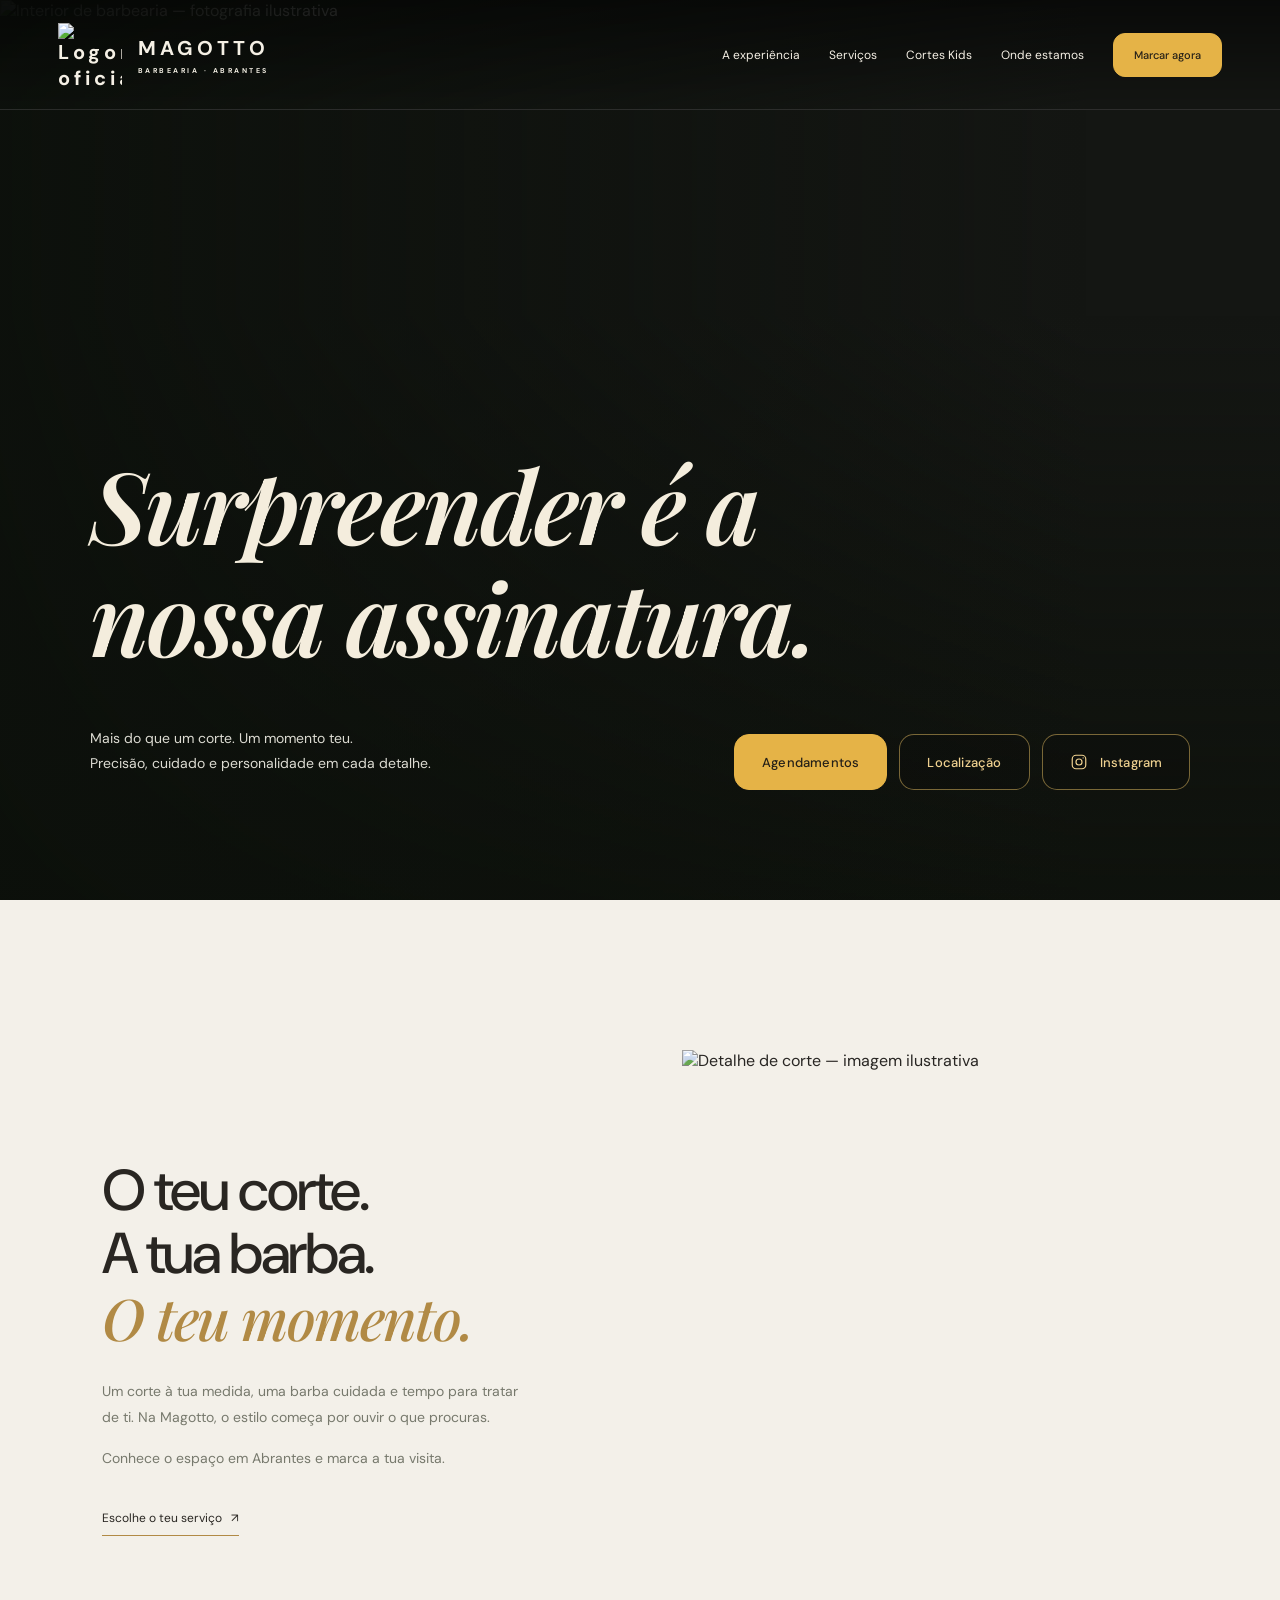
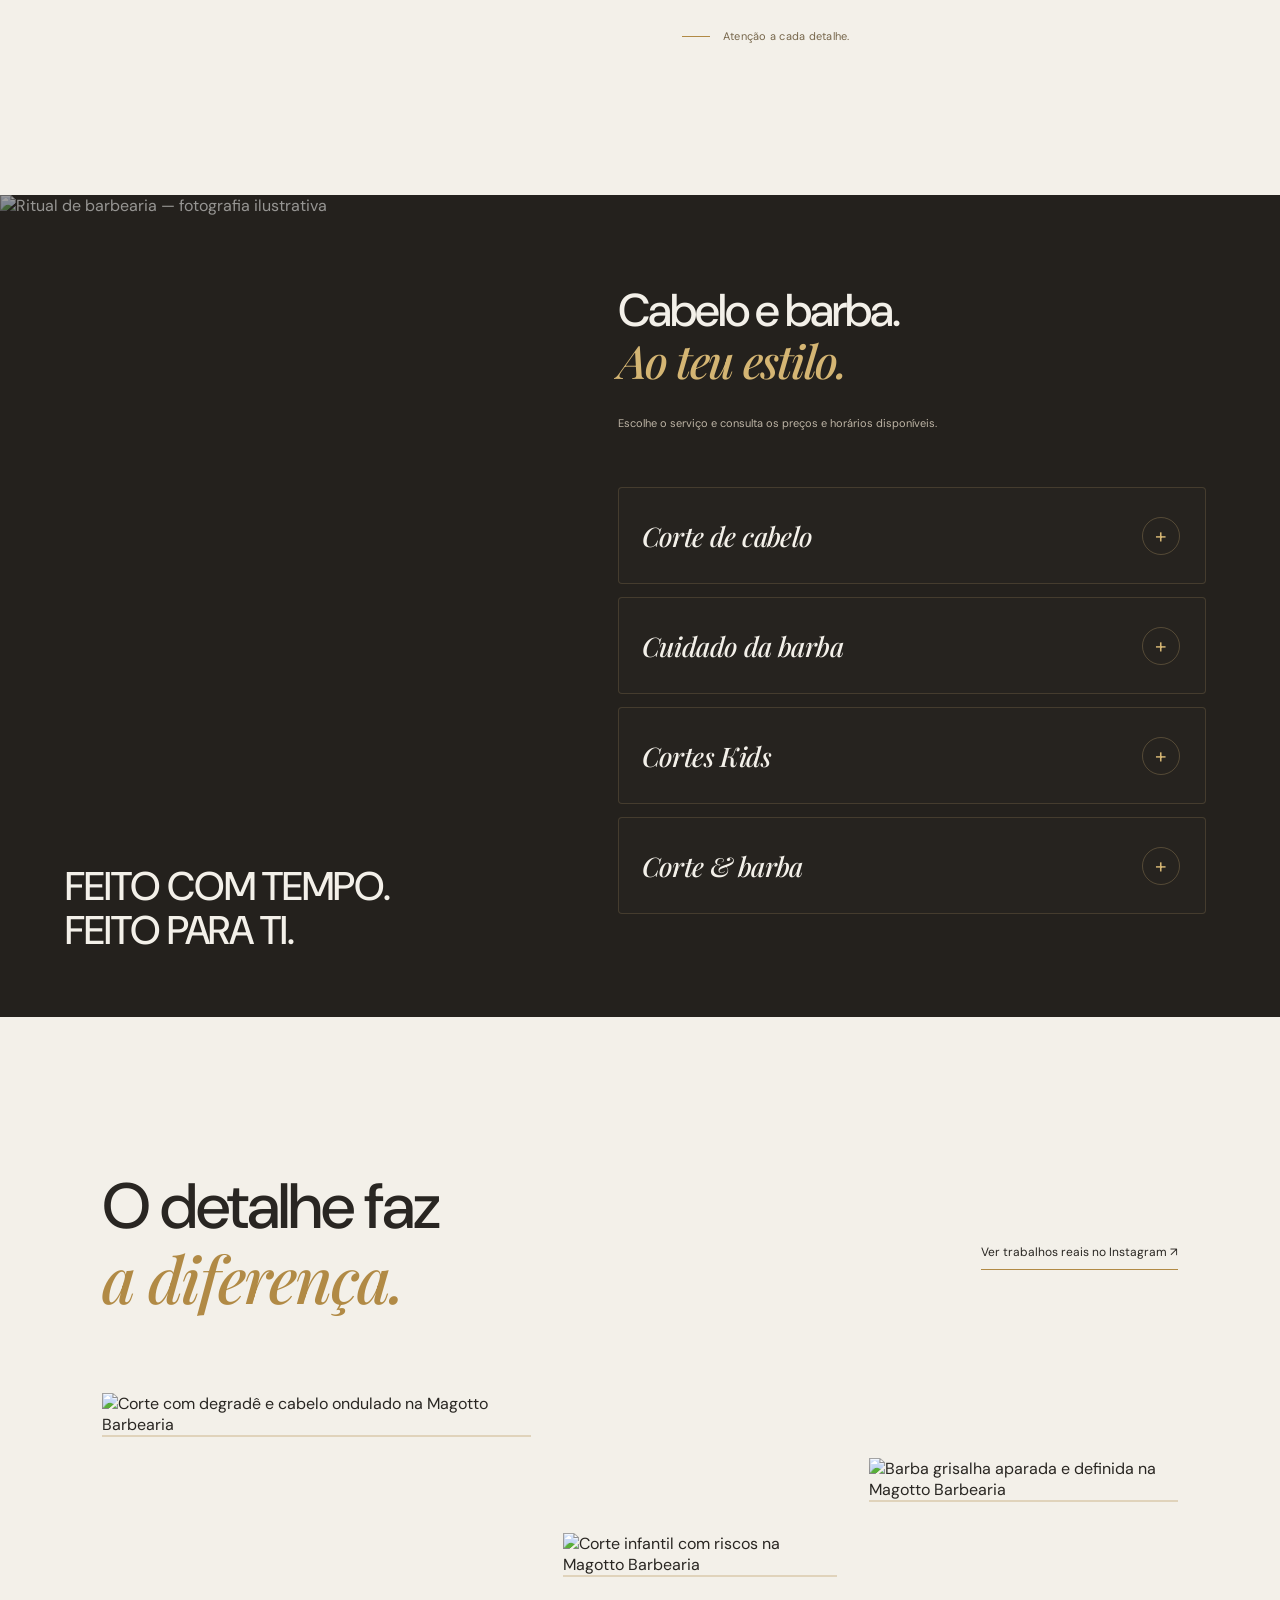
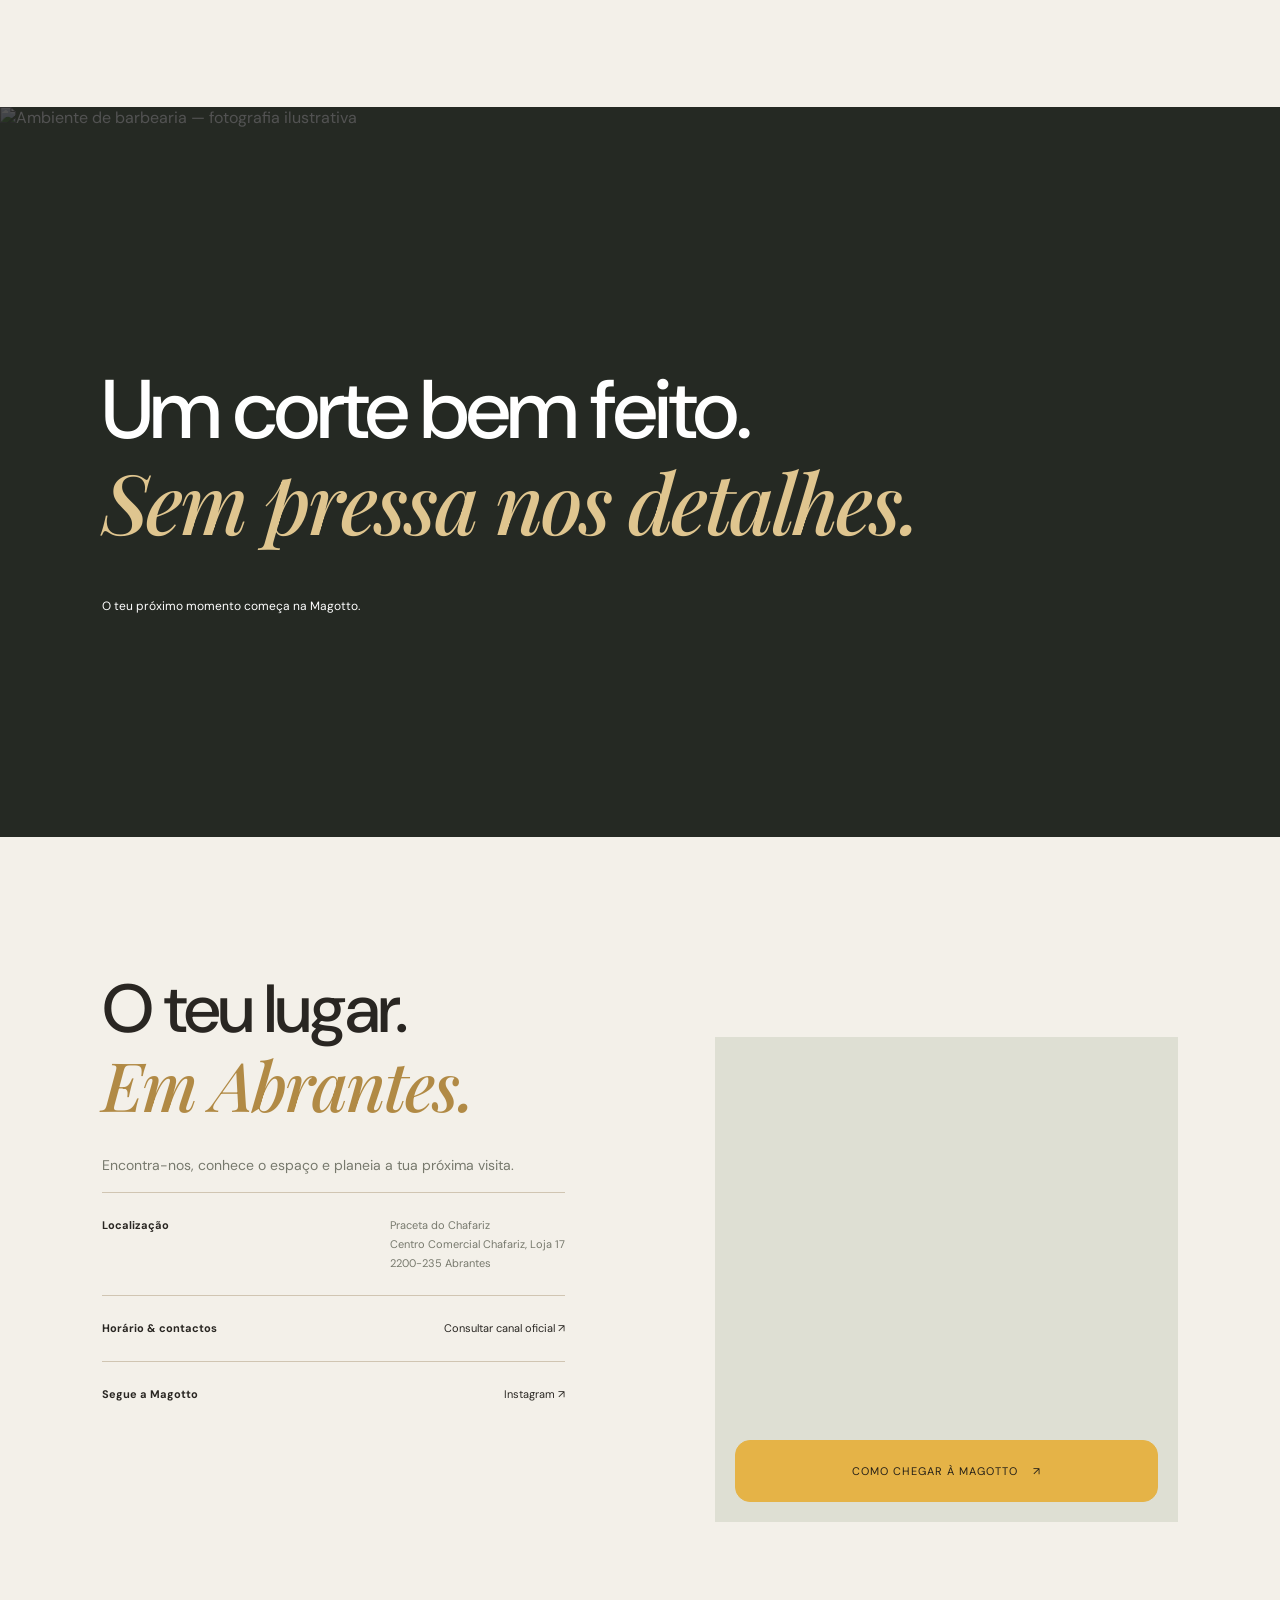
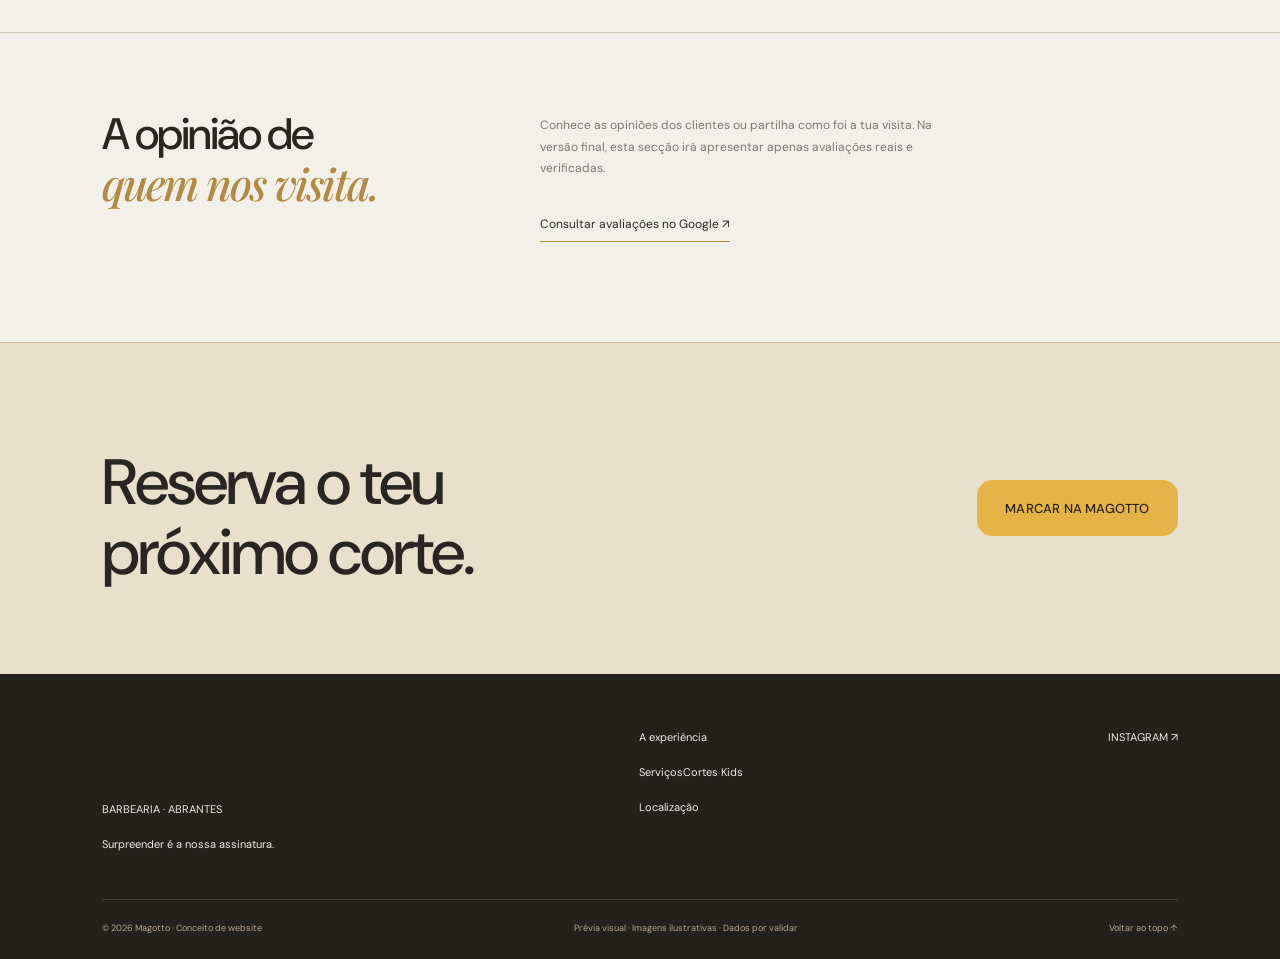
==== index.html @ 99b73d6e "Adiciona site Magotto Abrantes" ====
<!DOCTYPE html><html lang="pt-PT"><head><meta charset="UTF-8"><meta name="viewport" content="width=device-width,initial-scale=1"><title>MAGOTTO — A arte de cuidar do teu estilo</title><meta name="description" content="Uma nova experiência digital para a Magotto Barbearia, Abrantes."><style>
@import url('https://fonts.googleapis.com/css2?family=DM+Sans:wght@400;500;600;700&family=Playfair+Display:ital,wght@0,500;0,600;1,500&display=swap');
:root{--ink:#20211e;--paper:#eeede5;--olive:#b6bf91}*{box-sizing:border-box}html{scroll-behavior:smooth;scroll-padding-top:80px}body{margin:0;background:var(--paper);color:var(--ink);font-family:'DM Sans',sans-serif}a{color:inherit;text-decoration:none}button{font:inherit;cursor:pointer}header{position:absolute;top:0;z-index:10;display:flex;justify-content:space-between;align-items:center;width:100%;padding:28px 5%;color:white;border-bottom:1px solid #ffffff35}.logo{font-size:25px;letter-spacing:5px;font-weight:700}.logo small{display:block;font-size:8px;letter-spacing:3px;margin-top:5px}nav{display:flex;align-items:center;gap:32px;font-size:12px}.btn{display:inline-flex;align-items:center;justify-content:space-between;gap:35px;padding:18px 24px;background:var(--olive);color:var(--ink);font-size:12px;font-weight:700;border:0}.btn.outline{background:transparent;border:1px solid currentColor}.hero{min-height:850px;height:100svh;position:relative;display:flex;align-items:flex-end;color:white;overflow:hidden;background:#292a25}.hero img{position:absolute;inset:0;width:100%;height:115%;object-fit:cover;object-position:center 45%;filter:brightness(.47);will-change:transform}.hero:after{content:'';position:absolute;inset:0;background:linear-gradient(0deg,#171b16d9,transparent 80%)}.hero-content{position:relative;z-index:1;padding:160px 7% 95px;width:100%}.eyebrow{font-size:10px;font-weight:600;letter-spacing:3px;text-transform:uppercase}h1{font-size:clamp(60px,7.9vw,126px);line-height:1.02;letter-spacing:-5px;font-weight:500;margin:30px 0}h1 em,h2 em{font-family:'Playfair Display',serif;font-weight:500;color:var(--olive)}.hero-bottom{display:flex;justify-content:space-between;align-items:end}.hero-bottom p{font-size:14px;line-height:1.8;max-width:350px;color:#ddd}.scroll{position:absolute;bottom:27px;left:7%;z-index:2;font-size:9px;letter-spacing:2px}.vertical{position:absolute;right:30px;top:50%;writing-mode:vertical-rl;z-index:2;font-size:9px;letter-spacing:3px}.ticker{overflow:hidden;background:var(--olive);padding:26px 0;white-space:nowrap;font-size:16px;letter-spacing:3px}.ticker div{width:max-content;animation:marquee 35s linear infinite}@keyframes marquee{to{transform:translateX(-50%)}}section{padding:110px 7%}.intro{display:grid;grid-template-columns:1fr 1.15fr;gap:9%;align-items:center}.label{font-size:10px;letter-spacing:2px;color:#747669}h2{font-size:clamp(40px,4.8vw,76px);line-height:1.1;letter-spacing:-2px;font-weight:500;margin:25px 0}h2 em{color:#777f5b}p.copy{font-size:14px;line-height:1.9;color:#77796d;max-width:420px}.intro-image{position:relative}.intro-image img{width:100%;height:580px;object-fit:cover}.stamp{position:absolute;bottom:-24px;left:-35px;background:var(--ink);color:var(--paper);padding:28px;font-size:12px;line-height:1.7}.text-link{display:inline-block;margin-top:24px;padding-bottom:9px;border-bottom:1px solid;font-size:12px}.services{background:#22251f;color:var(--paper)}.section-top{display:flex;justify-content:space-between;align-items:end;margin-bottom:50px}.section-top p{max-width:260px;line-height:1.7;font-size:13px;color:#a5a99a}.service{border-top:1px solid #ffffff26}.service:last-child{border-bottom:1px solid #ffffff26}.service button{width:100%;display:grid;grid-template-columns:60px 1fr 150px 40px;align-items:center;text-align:left;padding:28px 0;background:none;color:inherit;border:0}.service button strong{font-size:clamp(26px,3vw,45px);font-weight:400;letter-spacing:-1px}.service button span{font-size:11px;color:#a5a99a}.service button b{font-size:28px;font-weight:400}.service-detail{display:none;padding:0 0 30px 60px;max-width:600px;color:#b8bcaf;font-size:14px;line-height:1.8}.service.open .service-detail{display:block}.service.open button strong{color:var(--olive)}.work{padding-bottom:80px}.gallery{display:grid;grid-template-columns:1fr 1fr 1fr;gap:22px}.gallery figure{margin:0}.gallery img{width:100%;height:410px;object-fit:cover;transition:transform .6s}.gallery figure:nth-child(2){margin-top:65px}.gallery figure div{overflow:hidden}.gallery img:hover{transform:scale(1.04)}figcaption{display:flex;justify-content:space-between;font-size:10px;letter-spacing:1px;margin-top:17px}.note{font-size:10px;line-height:1.7;color:#838579;margin-top:30px}.manifesto{padding:150px 7%;background:#cfd2bc;text-align:center}.manifesto h2{font-size:clamp(44px,6.3vw,98px);max-width:1100px;margin:35px auto}.manifesto p{font-size:13px}.visit{display:grid;grid-template-columns:1fr 1fr;gap:10%;padding-bottom:90px}.info-line{border-top:1px solid #caccc0;padding:24px 0;display:flex;justify-content:space-between;font-size:12px;line-height:1.7}.info-line span{color:#77796d}.map{background:#dedfd3;position:relative;min-height:450px;overflow:hidden}.map iframe{border:0;width:100%;height:100%;min-height:450px;filter:grayscale(1)}.map-tag{position:absolute;bottom:20px;left:20px;right:20px;background:var(--paper);padding:20px;display:flex;justify-content:space-between;font-size:11px}.reviews{border-top:1px solid #caccc0;padding-top:60px;display:flex;gap:12%;align-items:center}.reviews h2{font-size:40px}.reviews p{font-size:13px;line-height:1.8;max-width:400px;color:#77796d}.cta{background:var(--olive);padding:80px 7%;display:flex;justify-content:space-between;align-items:center}.cta h2{margin:0;font-size:60px}.cta .btn{background:var(--ink);color:white}footer{background:#20231e;color:#eceee1;padding:65px 7% 25px}.footer-top{display:flex;justify-content:space-between;font-size:12px}.footer-logo{font-size:clamp(60px,15.2vw,240px);letter-spacing:-8px;font-weight:600;line-height:1.2;margin:45px 0 20px;border-bottom:1px solid #ffffff25}.footer-bottom{display:flex;justify-content:space-between;color:#a0a691;font-size:10px}.reveal{transition:opacity .8s,transform .8s}.js .reveal{opacity:0;transform:translateY(35px)}.js .reveal.visible{opacity:1;transform:none}.mobile-menu{display:none}.preview{position:fixed;bottom:14px;right:14px;background:#fffdf2eF;border:1px solid #ddd;padding:9px 12px;font-size:9px;z-index:30;color:#484b3e;border-radius:3px}
@media(max-width:700px){header{padding:22px 6%}nav a:not(.btn){display:none}nav .btn{padding:12px;font-size:10px;gap:8px}.logo{font-size:19px}.hero{min-height:740px;max-height:1000px}h1{letter-spacing:-2px;font-size:64px}.hero-content{padding:160px 7% 90px}.hero-bottom{display:block}.hero-bottom .btn{margin-top:15px}.vertical{display:none}section{padding:75px 7%}.intro,.visit{grid-template-columns:1fr;gap:45px}.intro-image img{height:430px}.stamp{left:-10px}.section-top{display:block}.service button{grid-template-columns:30px 1fr 25px;padding:26px 0}.service button span:nth-child(3){display:none}.service-detail{padding-left:30px}.gallery{gap:12px;grid-template-columns:1fr 1fr}.gallery figure:last-child{grid-column:1/-1;max-width:75%;margin:25px auto 0}.gallery img{height:280px}.gallery figure:nth-child(2){margin-top:35px}.manifesto{padding:95px 7%}.reviews,.cta{display:block}.cta h2{font-size:43px;margin-bottom:30px}.footer-logo{letter-spacing:-4px}.footer-top{gap:30px}.footer-bottom{gap:25px;line-height:1.7}.preview{font-size:8px}.map{min-height:380px}}@media(prefers-reduced-motion:reduce){html{scroll-behavior:auto}.ticker div{animation:none}.js .reveal{opacity:1;transform:none;transition:none}}

/* Bespoke editorial direction */
:root{--paper:#f2efe8;--ink:#252923;--olive:#c2c8a9}body{background:var(--paper)}header{color:var(--ink);border-bottom:1px solid #25292320;padding:25px 4.5%;height:98px}.logo{font-size:22px;letter-spacing:4px}nav{gap:29px}nav .btn{padding:13px 18px}nav a:not(.btn){position:relative}nav a:not(.btn):after{content:'';position:absolute;bottom:-7px;left:0;height:1px;width:0;background:currentColor;transition:width .3s}nav a:hover:after{width:100%}.hero{background:var(--paper);color:var(--ink);min-height:860px;height:100svh;align-items:center;padding-top:98px}.hero>img{display:none}.hero:after{display:none}.hero-content{padding:65px 4.5% 120px;width:62%;z-index:2}.hero .eyebrow{font-size:9px;letter-spacing:2px}.hero h1{font-size:clamp(70px,8.1vw,132px);line-height:.96;letter-spacing:-6px;margin:35px 0 40px}.hero h1 em{color:#626f52;font-size:.94em}.hero-bottom{display:block}.hero-bottom p{color:#686e61;font-size:13px}.hero-bottom .btn{margin-top:16px;background:#2e382a;color:#fff;padding:20px 24px}.hero-art{position:absolute;right:4.5%;top:135px;bottom:90px;width:43%;background:#c7caba;overflow:hidden}.hero-art img{inset:0;width:100%;height:100%;object-fit:cover;filter:brightness(.83);transform:none;position:absolute}.art-caption,.art-bottom{position:absolute;z-index:2;color:white;font-size:8px;letter-spacing:2px}.art-caption{top:25px;left:25px}.art-bottom{bottom:24px;left:25px}.hero-art:after{content:'';position:absolute;inset:0;background:linear-gradient(0deg,#151e1955,transparent 50%)}.hero .scroll{color:#666d5d;bottom:35px;left:4.5%}.vertical{color:#666d5d;right:16px;font-size:8px}.ticker{background:transparent;border-top:1px solid #b7bdaf;border-bottom:1px solid #b7bdaf;padding:20px 0;font-size:11px;letter-spacing:3px;color:#5c6554}section{padding:130px 8%}.intro{grid-template-columns:1fr 1.1fr;gap:12%;padding-top:150px;padding-bottom:150px}.intro h2{font-size:clamp(45px,4.5vw,72px)}.intro-image{padding-bottom:75px}.intro-image img{height:560px;clip-path:inset(0 0 0 0)}.stamp{left:-65px;bottom:0;background:#e0e3d5;color:#343e2d;padding:32px 40px;border-left:1px solid #8c947a}.label{font-size:9px;letter-spacing:2.4px}.services{padding:0;background:#273025}.services-layout{display:grid;grid-template-columns:.85fr 1.15fr}.service-visual{position:relative;min-height:800px;overflow:hidden}.service-visual img{width:100%;height:100%;object-fit:cover;position:absolute;filter:brightness(.62) saturate(.6)}.service-visual span{position:absolute;bottom:65px;left:12%;font-size:40px;line-height:1.1;font-weight:500;letter-spacing:-1px}.services-content{padding:90px 10%}.services .section-top{display:block;margin-bottom:55px}.services h2{font-size:46px;line-height:1.1}.services h2 em{color:#c2c8a9}.services .label{color:#a9b19d}.services .section-top p{font-size:11px;max-width:340px}.service button{grid-template-columns:35px 1fr 25px;padding:30px 0}.service button strong{font-size:30px}.service button span:nth-child(3){display:none}.service-detail{padding-left:35px;font-size:12px}.work{padding-top:130px;padding-bottom:130px}.work .section-top{align-items:center}.work h2{font-size:64px}.gallery{grid-template-columns:1.25fr .8fr .9fr;gap:32px;align-items:start}.gallery figure:nth-child(2){margin-top:140px}.gallery figure:nth-child(3){margin-top:65px}.gallery img{height:440px;filter:saturate(.65)}.gallery figure:first-child img{height:570px}.gallery figure:nth-child(2) img{height:350px}figcaption{font-size:8px;letter-spacing:1.5px;border-bottom:1px solid #bec3b4;padding-bottom:15px}.note{font-size:9px;max-width:450px;margin-top:50px}.manifesto{position:relative;padding:0;min-height:730px;display:flex;align-items:center;color:#fff;text-align:left;overflow:hidden;background:#252923}.manifesto-photo{position:absolute;inset:0}.manifesto-photo img{width:100%;height:100%;object-fit:cover;filter:brightness(.32) saturate(.45)}.manifesto-content{position:relative;padding:100px 8%;max-width:1100px}.manifesto h2{font-size:clamp(55px,6.5vw,98px);margin:45px 0;letter-spacing:-3px}.manifesto h2 em{color:#ccd3b7}.manifesto .label{color:#d0d4c8}.manifesto p{font-size:12px}.visit{padding-top:135px;padding-bottom:110px;gap:14%}.visit h2{font-size:68px}.info-line{font-size:11px;padding:23px 0}.map{margin-top:65px;min-height:480px}.map iframe{min-height:480px}.map-tag{padding:23px;font-size:9px;letter-spacing:1px}.reviews{padding-top:70px;padding-bottom:100px;gap:15%}.reviews h2{font-size:44px}.reviews .label{font-size:9px}.reviews p{font-size:12px}.cta{padding:85px 8%;background:#dde1cf;border-top:1px solid #b3bba3}.cta h2{font-family:'Playfair Display',serif;font-size:64px;letter-spacing:-2px;margin-top:20px}.cta .eyebrow{font-size:8px}.cta .btn{background:#2e382a;padding:23px 30px}footer{padding:55px 8% 25px;background:#252c23}.footer-top{font-size:11px;line-height:1.6;padding-bottom:45px;border-bottom:1px solid #ffffff25}.footer-bottom{padding-top:22px;font-size:9px}.preview{bottom:10px;right:10px;font-size:7px;background:#f2efe8dd}.btn{transition:background .3s,transform .3s}.btn:hover{transform:translateY(-3px)}a:focus-visible,button:focus-visible{outline:2px solid #7b9365;outline-offset:6px}
@media(min-width:1600px){.hero-content{padding-left:8%}.hero-art{right:8%}.hero .scroll{left:8%}}
@media(max-width:1000px) and (min-width:701px){.hero h1{font-size:90px}.hero-content{width:65%}.services-content{padding:70px 8%}.services h2{font-size:37px}.service button strong{font-size:25px}.gallery{gap:20px}.gallery img{height:350px}.gallery figure:first-child img{height:450px}}
@media(max-width:700px){header{height:80px;padding:20px 6%}.hero{min-height:940px;height:auto;display:block;padding:80px 0 0}.hero-content{padding:42px 7% 45px;width:100%;position:relative}.hero h1{font-size:72px;letter-spacing:-3px;line-height:.98;margin:27px 0}.hero h1 br:nth-of-type(2){display:none}.hero-art{top:auto;bottom:55px;right:7%;left:7%;width:auto;height:370px}.hero-bottom p{font-size:12px}.hero-bottom .btn{padding:17px 22px;margin-top:5px}.hero .scroll{bottom:20px;left:7%;font-size:8px}.vertical{display:none}.art-caption,.art-bottom{font-size:7px}section{padding:80px 7%}.intro{grid-template-columns:1fr;gap:35px;padding:80px 7%}.intro h2{font-size:49px}.intro-image{padding-bottom:50px}.intro-image img{height:430px}.stamp{left:-8px;padding:24px 30px;bottom:0}.services-layout{display:flex;flex-direction:column}.service-visual{min-height:300px;order:2}.service-visual span{font-size:32px;bottom:30px;left:7%}.services-content{padding:75px 7% 55px}.services h2{font-size:43px}.service button strong{font-size:27px}.work{padding:80px 7%}.work h2{font-size:49px}.gallery{grid-template-columns:1fr 1fr;gap:17px}.gallery figure:first-child img{height:330px}.gallery figure:nth-child(2){margin-top:70px}.gallery figure:nth-child(2) img{height:270px}.gallery figure:nth-child(3){grid-column:1/-1;max-width:80%;margin:15px auto 0}.gallery figure:nth-child(3) img{height:380px}.note{margin-top:30px}.manifesto{min-height:570px}.manifesto-content{padding:80px 7%}.manifesto h2{font-size:51px;letter-spacing:-2px}.visit{padding:80px 7%;gap:20px}.visit h2{font-size:52px}.map{margin-top:15px;min-height:380px}.map iframe{min-height:380px}.reviews{padding:65px 7% 80px}.reviews h2{font-size:39px}.cta{padding:65px 7%}.cta h2{font-size:45px;margin-bottom:30px}footer{padding:45px 7% 25px}.footer-top{padding-bottom:30px;font-size:10px;gap:20px}.footer-bottom{font-size:8px;flex-wrap:wrap}.preview{display:none}}
@media(prefers-reduced-motion:reduce){.btn:hover{transform:none}.hero-art img{transform:none!important}}

/* Official brand and cinematic dark hero */
header{color:#f5f0e5;border-bottom:1px solid #ffffff25;height:110px;background:linear-gradient(#0008,transparent)}.brand{display:flex;gap:16px;align-items:center;font-size:20px;letter-spacing:4px}.brand img{width:64px;height:64px;object-fit:contain;flex-shrink:0}.brand small{font-size:7px;letter-spacing:2.5px}.hero{background:#141613;color:white;align-items:flex-end;padding-top:110px;min-height:850px}.hero>img{display:block;position:absolute;inset:0;width:100%;height:115%;object-fit:cover;object-position:center 45%;filter:brightness(.52);will-change:transform}.hero:after{display:block;content:'';position:absolute;inset:0;background:linear-gradient(90deg,#0c100be0,transparent 85%),linear-gradient(0deg,#0d110bc9,transparent 65%)}.hero-art{display:none}.hero-content{width:100%;padding:150px 7% 110px}.hero h1{font-size:clamp(68px,8.3vw,132px);line-height:1.03;max-width:1180px;letter-spacing:-5px;margin:30px 0 40px}.hero h1 em{color:#d0b779}.hero .eyebrow{color:#e0d3b0}.hero-bottom{display:flex;align-items:end;justify-content:space-between;max-width:1180px}.hero-bottom p{color:#dddcd3;font-size:14px}.hero-bottom .btn{background:#d0b779;color:#1e211a;padding:21px 27px}.hero .scroll,.vertical{color:#e4dfd1}.hero .scroll{left:7%;bottom:32px}.hero .btn:hover{background:#e1c78c}.footer-top>span:before{content:'';display:block;width:54px;height:54px;background:url('assets/magotto-logo-transparent.png') center/contain no-repeat;margin-bottom:18px}
@media(max-width:700px){header{height:92px;padding:14px 6%}.brand{gap:9px;font-size:15px;letter-spacing:2px}.brand img{width:52px;height:52px}.brand small{font-size:6px;letter-spacing:1px}nav .btn{padding:11px 10px;font-size:9px}.hero{display:flex;height:100svh;min-height:750px;max-height:1000px;padding-top:92px}.hero-content{padding:155px 7% 95px}.hero h1{font-size:65px;letter-spacing:-2.5px;line-height:1.04;margin:27px 0}.hero-bottom{display:block}.hero-bottom p{font-size:12px}.hero-bottom .btn{margin-top:20px;padding:18px 22px}.hero>img{object-position:62% center}.hero:after{background:linear-gradient(0deg,#0b100bea,transparent 100%),linear-gradient(90deg,#0a0e0b66,transparent)}.hero .scroll{bottom:28px;font-size:8px}}

/* Magotto brand palette and quieter content hierarchy */
:root{--olive:#c6a35f;--ink:#292622;--paper:#f3f0e9;--gold:#c6a35f}.hero h1 em,h2 em{color:#b18a45}.hero h1 em{color:#ddbf79}.hero-bottom .btn,.btn{background:#c9a762;color:#211d16}.hero-bottom .btn:hover,.btn:hover{background:#ddbd7c}.services{background:#24211d}.services h2 em{color:#d4b573}.services .service.open button strong{color:#ddbd7c}.stamp{background:#e6dcc9;border-color:#b69457;color:#453a27}.manifesto h2 em{color:#dfc58f}.cta{background:#e9dfcd;border-top-color:#cdb989}.cta .btn{background:#292622;color:#fff}.intro-image img,.gallery img{filter:saturate(.75)}.text-link{border-bottom-color:#b18a45}.map-tag{border-left:3px solid #b18a45}.info-line{border-color:#d0c5b2}.service button{grid-template-columns:1fr 25px}.service-detail{padding-left:0}.section-top{margin-top:0}.services .section-top p{color:#bdb4a5}.footer-top{border-bottom-color:#b6945740}footer{background:#24211d}.footer-bottom{color:#b7a78c}.hero-bottom .btn{margin-top:0}.services-content h2{margin-top:0}.intro h2,.visit h2,.reviews h2{margin-top:0}.reviews{border-top-color:#d0c5b2}.gallery img{border-bottom:2px solid #b6945750}nav .btn:hover{color:#211d16}.preview{display:none}.brand img{background:transparent}.cta h2{font-family:'DM Sans',sans-serif;font-weight:500}.hero .scroll{letter-spacing:1px}.intro .stamp{font-size:12px}a:focus-visible,button:focus-visible{outline-color:#c6a35f}
@media(max-width:700px){.hero-bottom .btn{margin-top:20px}.service button{grid-template-columns:1fr 25px}}

/* Refined action surfaces and service panels */
.btn,.hero-bottom .btn,.cta .btn{position:relative;isolation:isolate;gap:24px;min-height:62px;padding:8px 8px 8px 25px;border:1px solid #d8bc83;border-radius:4px;background:#c9a762;color:#231e15;box-shadow:inset 0 1px 0 #fff5,0 5px 15px #00000012;overflow:hidden;transition:border-color .25s,background .25s,box-shadow .25s,transform .25s}.button-label{font-size:10px;font-weight:700;letter-spacing:1.4px}.btn .button-arrow{display:grid;place-items:center;width:44px;height:44px;flex-shrink:0;border:1px solid #59452025;border-radius:2px;background:#ffffff19;font-size:20px;font-weight:400;transition:background .25s,transform .25s}.btn:after{content:'';position:absolute;inset:0;z-index:-1;background:linear-gradient(110deg,transparent 20%,#fff2 45%,transparent 65%);transform:translateX(-120%);transition:transform .65s}.btn:hover:after{transform:translateX(120%)}.btn:hover,.hero-bottom .btn:hover{background:#d5b575;border-color:#e4ca99;box-shadow:inset 0 1px 0 #fff5,0 8px 22px #00000020;transform:translateY(-2px)}.btn:hover .button-arrow{background:#ffffff36;transform:translate(1px,-1px)}nav .btn.outline{min-height:47px;padding:5px 5px 5px 17px;color:#f3e9d4;border:1px solid #cfb47a85;background:#17171440;box-shadow:inset 0 1px 0 #ffffff0d;backdrop-filter:blur(12px)}nav .btn .button-label{font-size:9px;letter-spacing:.5px}nav .btn .button-arrow{width:34px;height:34px;color:#d9bc7d;border-color:#cfb47a35;background:#cfb47a0c;font-size:17px}nav .btn:hover{background:#c9a762;color:#231e15}nav .btn:hover .button-arrow{color:#231e15}.cta .btn{background:#292622;color:#f4ead6;border-color:#736046;box-shadow:inset 0 1px 0 #ffffff10,0 7px 15px #29262215}.cta .btn .button-arrow{border-color:#c9a76255;color:#ddbd7c;background:#c9a76210}.cta .btn:hover{background:#383027}.service{margin-bottom:13px;border:1px solid #bca16b35;border-radius:4px;background:#ffffff03;transition:background .3s,border-color .3s,box-shadow .3s}.service:last-child{border:1px solid #bca16b35}.service button{padding:25px 23px;gap:20px;grid-template-columns:1fr 40px;min-height:95px}.service button strong{font-size:27px;letter-spacing:-.6px}.service button b{display:grid;place-items:center;width:38px;height:38px;border:1px solid #bca16b50;border-radius:50%;font-size:21px;color:#d4b573;transition:background .3s}.service:hover,.service.open{background:#c9a7620a;border-color:#bca16b80;box-shadow:inset 3px 0 0 #c9a762}.service:hover button b,.service.open button b{background:#c9a762;color:#24211d}.service-detail{padding:0 25px 27px}.stamp{padding:30px 37px;border:1px solid #c3a66e55;border-left:3px solid #b69457;box-shadow:0 12px 30px #30291b0d;border-radius:3px}.map-tag{border:1px solid #c3a66e55;border-left:3px solid #b18a45;border-radius:3px;box-shadow:0 5px 22px #0000000d;transition:background .25s}.map-tag:hover{background:#eee3cc}.text-link{transition:color .2s}.text-link:hover{color:#9b7436}.btn:active{transform:translateY(0);box-shadow:inset 0 2px 5px #0002}
@media(max-width:700px){.btn,.hero-bottom .btn,.cta .btn{min-height:58px;padding:7px 7px 7px 20px;gap:20px}.button-label{font-size:9px;letter-spacing:1px}.btn .button-arrow{width:41px;height:41px}nav .btn.outline{min-height:43px;padding:4px 4px 4px 11px;gap:8px}nav .btn .button-label{font-size:8px}nav .btn .button-arrow{width:31px;height:31px}.service button{padding:22px 20px;grid-template-columns:1fr 36px;min-height:88px}.service button strong{font-size:25px}.service button b{width:35px;height:35px}.service-detail{padding:0 20px 24px}.stamp{padding:23px 28px}}
@media(prefers-reduced-motion:reduce){.btn:after{display:none}.btn:hover,.btn:hover .button-arrow{transform:none}.btn,.service,.service button b{transition:none}}

/* Photo caption replaces the floating beige panel. */
.intro-image{padding-bottom:0}.intro-image>img{display:block}.photo-caption{position:static;display:flex;align-items:center;gap:13px;margin-top:18px;padding:0;background:none;border:0;box-shadow:none;color:#76664b;font-size:11px;line-height:1.5;letter-spacing:.25px}.caption-line{display:block;width:28px;height:1px;background:#b18a45;flex-shrink:0}
@media(max-width:700px){.intro-image{padding-bottom:0}.photo-caption{margin-top:14px;font-size:10px;gap:11px}.caption-line{width:23px}}

.hero h1.brand-slogan{font-family:'Playfair Display',Georgia,serif;font-style:italic;font-weight:600;font-size:clamp(65px,7.8vw,124px);line-height:1.12;letter-spacing:-3px;color:#f4eddd;max-width:1200px}
@media(max-width:700px){.hero h1.brand-slogan{font-size:clamp(43px,11vw,65px);letter-spacing:-1.5px;line-height:1.16}}

/* Rounded gold actions, matching the supplied Magotto reference. */
.btn,.hero-bottom .btn,.cta .btn,nav .btn.outline{border-radius:15px;min-height:56px;padding:17px 27px;background:#e5b347;color:#252018;border:1px solid #e5b347;box-shadow:none;gap:12px;justify-content:center;backdrop-filter:none}.btn .button-arrow{display:none}.button-label{font-size:13px;letter-spacing:.2px;font-weight:500;text-transform:none}.btn:after{display:none}.btn:hover,.hero-bottom .btn:hover,.cta .btn:hover,nav .btn.outline:hover{background:#edc268;border-color:#edc268;box-shadow:none;transform:translateY(-2px)}.hero-actions{display:flex;flex-wrap:wrap;gap:12px;align-items:center;justify-content:flex-end;max-width:620px}.hero-actions .btn{margin:0}.hero-actions .btn-secondary{background:#0d0d0c38;color:#efd190;border-color:#d9b45e88}.hero-actions .btn-secondary:hover{background:#e5b347;color:#252018;border-color:#e5b347}.instagram-action svg{flex-shrink:0}.location-action{background:#e5b347;border:1px solid #e5b347;border-radius:15px;color:#252018;box-shadow:none;justify-content:center;gap:15px;font-size:11px;text-transform:none}.location-action:hover{background:#edc268}.cta .btn{color:#252018}.hero-bottom{gap:35px}nav .btn .button-label{font-size:11px;letter-spacing:0}nav .btn.outline{min-height:44px;padding:12px 20px;border-radius:12px}
@media(max-width:1000px){.hero-bottom{display:block}.hero-actions{justify-content:flex-start;margin-top:25px;max-width:none}}
@media(max-width:700px){.hero-content{padding-bottom:85px}.hero-actions{display:grid;grid-template-columns:1fr 1fr;gap:10px;margin-top:25px}.hero-actions .btn{padding:15px 16px;min-height:52px;border-radius:13px}.hero-actions .btn:first-child{grid-column:1/-1}.hero-actions .button-label{font-size:12px}.hero-bottom .btn{margin-top:0}.hero h1.brand-slogan{font-size:clamp(41px,10.6vw,65px)}nav .btn.outline{padding:11px 14px;min-height:42px}.location-action{border-radius:12px}.cta .btn{padding:17px 25px}}

#cortes-kids{scroll-margin-top:110px}.service button span{display:none}
@media(min-width:701px) and (max-width:1000px){nav{gap:18px}.kids-nav{font-size:11px}}

.service button strong{font-family:'Playfair Display',Georgia,serif;font-style:italic;font-weight:500}

.gallery img.magotto-real-cut{object-position:50% 52%;filter:none}

.gallery img.magotto-real-beard{object-position:50% 50%;filter:none}

.gallery img.magotto-real-kids{object-position:60% 40%;filter:none}
</style></head><body>
<header><a class="logo brand" href="#" aria-label="Magotto Barbearia — início"><img src="assets/magotto-logo-transparent.png" alt="Logomarca oficial Magotto Barbearia" width="64" height="64"><span>MAGOTTO<small>BARBEARIA · ABRANTES</small></span></a><nav><a href="#experiencia">A experiência</a><a href="#servicos">Serviços</a><a href="#cortes-kids" class="kids-nav">Cortes Kids</a><a href="#visita">Onde estamos</a><a class="btn outline" href="https://magottobarbeariaabrantes.tuaagenda.app/" target="_blank" rel="noopener"><span class="button-label">Marcar agora</span><span class="button-arrow" aria-hidden="true">↗</span></a></nav></header>
<main><div class="hero"><img id="hero-image" src="assets/barbearia-interior.jpg" alt="Interior de barbearia — fotografia ilustrativa"><div class="hero-art"><span class="art-caption">THE BARBER EXPERIENCE / 2026</span><img src="assets/tecnica-corte.jpg" alt="Técnica de corte — fotografia ilustrativa"><span class="art-bottom">01 — O CUIDADO DEFINE A DIFERENÇA</span></div><div class="hero-content"><h1 class="brand-slogan">Surpreender é a<br>nossa assinatura.</h1><div class="hero-bottom"><p>Mais do que um corte. Um momento teu.<br>Precisão, cuidado e personalidade em cada detalhe.</p><div class="hero-actions"><a class="btn" href="https://magottobarbeariaabrantes.tuaagenda.app/" target="_blank" rel="noopener"><span class="button-label">Agendamentos</span></a><a class="btn btn-secondary" href="#visita"><span class="button-label">Localização</span></a><a class="btn btn-secondary instagram-action" href="https://www.instagram.com/magottobarbearia.abrantes/" target="_blank" rel="noopener"><svg viewBox="0 0 24 24" width="18" height="18" fill="none" stroke="currentColor" stroke-width="1.6" aria-hidden="true"><rect x="3" y="3" width="18" height="18" rx="5"/><circle cx="12" cy="12" r="4"/><circle cx="17.5" cy="6.5" r=".8" fill="currentColor" stroke="none"/></svg><span class="button-label">Instagram</span></a></div></div></div></div>

<section class="intro" id="experiencia"><div class="reveal"><h2>O teu corte.<br>A tua barba.<br><em>O teu momento.</em></h2><p class="copy">Um corte à tua medida, uma barba cuidada e tempo para tratar de ti. Na Magotto, o estilo começa por ouvir o que procuras.</p><p class="copy">Conhece o espaço em Abrantes e marca a tua visita.</p><a class="text-link" href="#servicos">Escolhe o teu serviço &nbsp; ↗</a></div><div class="intro-image reveal"><img loading="lazy" src="assets/tecnica-corte.jpg" alt="Detalhe de corte — imagem ilustrativa"><div class="photo-caption"><span class="caption-line" aria-hidden="true"></span><span>Atenção a cada detalhe.</span></div></div></section>
<section class="services" id="servicos"><div class="services-layout"><div class="service-visual"><img loading="lazy" src="assets/ritual-barbearia.jpg" alt="Ritual de barbearia — fotografia ilustrativa"><span>FEITO COM TEMPO.<br>FEITO PARA TI.</span></div><div class="services-content"><div class="section-top reveal"><div><h2>Cabelo e barba.<br><em>Ao teu estilo.</em></h2></div><p>Escolhe o serviço e consulta os preços e horários disponíveis.</p></div><div class="service"><button aria-expanded="false"><strong>Corte de cabelo</strong><span>ESTILO & PRECISÃO</span><b>+</b></button><div class="service-detail">Um corte pensado para a tua identidade. Consulta os estilos, a disponibilidade e o preço atual junto da Magotto.<br><a class="text-link" href="https://magottobarbeariaabrantes.tuaagenda.app/" target="_blank" rel="noopener">Consultar e marcar ↗</a></div></div><div class="service"><button aria-expanded="false"><strong>Cuidado da barba</strong><span>DEFINIÇÃO & CUIDADO</span><b>+</b></button><div class="service-detail">Forma, definição e atenção ao acabamento. Confirma as opções de barba disponíveis no canal oficial.<br><a class="text-link" href="https://magottobarbeariaabrantes.tuaagenda.app/" target="_blank" rel="noopener">Consultar e marcar ↗</a></div></div><div class="service" id="cortes-kids"><button aria-expanded="false" aria-controls="kids-details"><strong>Cortes Kids</strong><span>CORTE INFANTIL</span><b aria-hidden="true">+</b></button><div class="service-detail" id="kids-details">Cortes de cabelo para os mais pequenos, com atenção ao estilo e ao conforto de cada criança. Consulta os preços e os horários disponíveis na nossa página de agendamentos.<br><a class="text-link" href="https://magottobarbeariaabrantes.tuaagenda.app/" target="_blank" rel="noopener">Agendar corte infantil ↗</a></div></div><div class="service"><button aria-expanded="false"><strong>Corte & barba</strong><span>A EXPERIÊNCIA COMPLETA</span><b>+</b></button><div class="service-detail">Uma proposta de cuidado completo para cabelo e barba. Serviços sujeitos à confirmação pela barbearia.<br><a class="text-link" href="https://magottobarbeariaabrantes.tuaagenda.app/" target="_blank" rel="noopener">Consultar e marcar ↗</a></div></div></div></div></section>
<section class="work" id="galeria"><div class="section-top reveal"><div><h2>O detalhe faz<br><em>a diferença.</em></h2></div><a class="text-link" href="https://www.instagram.com/magottobarbearia.abrantes/" target="_blank" rel="noopener">Ver trabalhos reais no Instagram ↗</a></div><div class="gallery"><figure class="reveal"><div><img class="magotto-real-cut" loading="lazy" src="assets/corte-magotto.webp" alt="Corte com degradê e cabelo ondulado na Magotto Barbearia"></div></figure><figure class="reveal"><div><img class="magotto-real-kids" loading="lazy" src="assets/corte-kids-magotto.webp" alt="Corte infantil com riscos na Magotto Barbearia"></div></figure><figure class="reveal"><div><img class="magotto-real-beard" loading="lazy" src="assets/barba-magotto.webp" alt="Barba grisalha aparada e definida na Magotto Barbearia"></div></figure></div></section>
<section class="manifesto"><div class="manifesto-photo"><img loading="lazy" src="assets/barbearia-interior.jpg" alt="Ambiente de barbearia — fotografia ilustrativa"></div><div class="manifesto-content"><h2 class="reveal">Um corte bem feito.<br><em>Sem pressa nos detalhes.</em></h2><p class="reveal">O teu próximo momento começa na Magotto.</p></div></section>
<section class="visit" id="visita"><div class="reveal"><h2>O teu lugar.<br><em>Em Abrantes.</em></h2><p class="copy">Encontra-nos, conhece o espaço e planeia a tua próxima visita.</p><div class="info-line"><strong>Localização</strong><span>Praceta do Chafariz<br>Centro Comercial Chafariz, Loja 17<br>2200-235 Abrantes</span></div><div class="info-line"><strong>Horário & contactos</strong><a href="https://magottobarbeariaabrantes.tuaagenda.app/" target="_blank" rel="noopener">Consultar canal oficial ↗</a></div><div class="info-line"><strong>Segue a Magotto</strong><a href="https://www.instagram.com/magottobarbearia.abrantes/" target="_blank" rel="noopener">Instagram ↗</a></div></div><div class="map reveal"><iframe loading="lazy" title="Localização da Magotto — Praceta do Chafariz, Centro Comercial Chafariz, Loja 17, Abrantes" src="https://maps.google.com/maps?q=39.462138%2C-8.200504&amp;z=18&amp;output=embed"></iframe><a class="map-tag location-action" href="https://www.google.com/maps/dir/?api=1&amp;destination=39.462138%2C-8.200504" target="_blank" rel="noopener"><span>COMO CHEGAR À MAGOTTO</span><span>↗</span></a></div></section>
<section class="reviews"><div class="reveal"><h2>A opinião de<br><em>quem nos visita.</em></h2></div><div class="reveal"><p>Conhece as opiniões dos clientes ou partilha como foi a tua visita. Na versão final, esta secção irá apresentar apenas avaliações reais e verificadas.</p><a class="text-link" href="https://www.google.com/maps/search/Magotto+Barbearia+Abrantes" target="_blank" rel="noopener">Consultar avaliações no Google ↗</a></div></section>
<div class="cta"><div><h2>Reserva o teu<br>próximo corte.</h2></div><a class="btn" href="https://magottobarbeariaabrantes.tuaagenda.app/" target="_blank" rel="noopener"><span class="button-label">MARCAR NA MAGOTTO</span><span class="button-arrow" aria-hidden="true">↗</span></a></div></main>
<footer><div class="footer-top"><span>BARBEARIA · ABRANTES<br><br>Surpreender é a nossa assinatura.</span><div><a href="#experiencia">A experiência</a><br><br><a href="#servicos">Serviços</a><a href="#cortes-kids" class="kids-nav">Cortes Kids</a><br><br><a href="#visita">Localização</a></div><a href="https://www.instagram.com/magottobarbearia.abrantes/" target="_blank" rel="noopener">INSTAGRAM ↗</a></div><div class="footer-bottom"><span>© 2026 Magotto · Conceito de website</span><span>Prévia visual · Imagens ilustrativas · Dados por validar</span><a href="#">Voltar ao topo ↑</a></div></footer><div class="preview">PRÉVIA DE DESIGN · MAGOTTO</div>
<script>document.documentElement.classList.add('js');const observer=new IntersectionObserver(es=>es.forEach(e=>{if(e.isIntersecting){e.target.classList.add('visible');observer.unobserve(e.target)}}),{threshold:.12});document.querySelectorAll('.reveal').forEach(e=>observer.observe(e));document.querySelectorAll('a[href="#cortes-kids"]').forEach(a=>a.addEventListener('click',()=>{const section=document.getElementById('cortes-kids');section.classList.add('open');section.querySelector('button').setAttribute('aria-expanded','true');section.querySelector('b').textContent='−'}));document.querySelectorAll('.service button').forEach(b=>b.addEventListener('click',()=>{const s=b.parentElement;const open=s.classList.toggle('open');b.setAttribute('aria-expanded',String(open));b.querySelector('b').textContent=open?'−':'+'}));if(!matchMedia('(prefers-reduced-motion: reduce)').matches){let ticking=false;addEventListener('scroll',()=>{if(!ticking){requestAnimationFrame(()=>{const i=document.getElementById('hero-image');if(scrollY<innerHeight)i.style.transform='translateY('+scrollY*.16+'px)';ticking=false});ticking=true}},{passive:true})}</script></body></html>
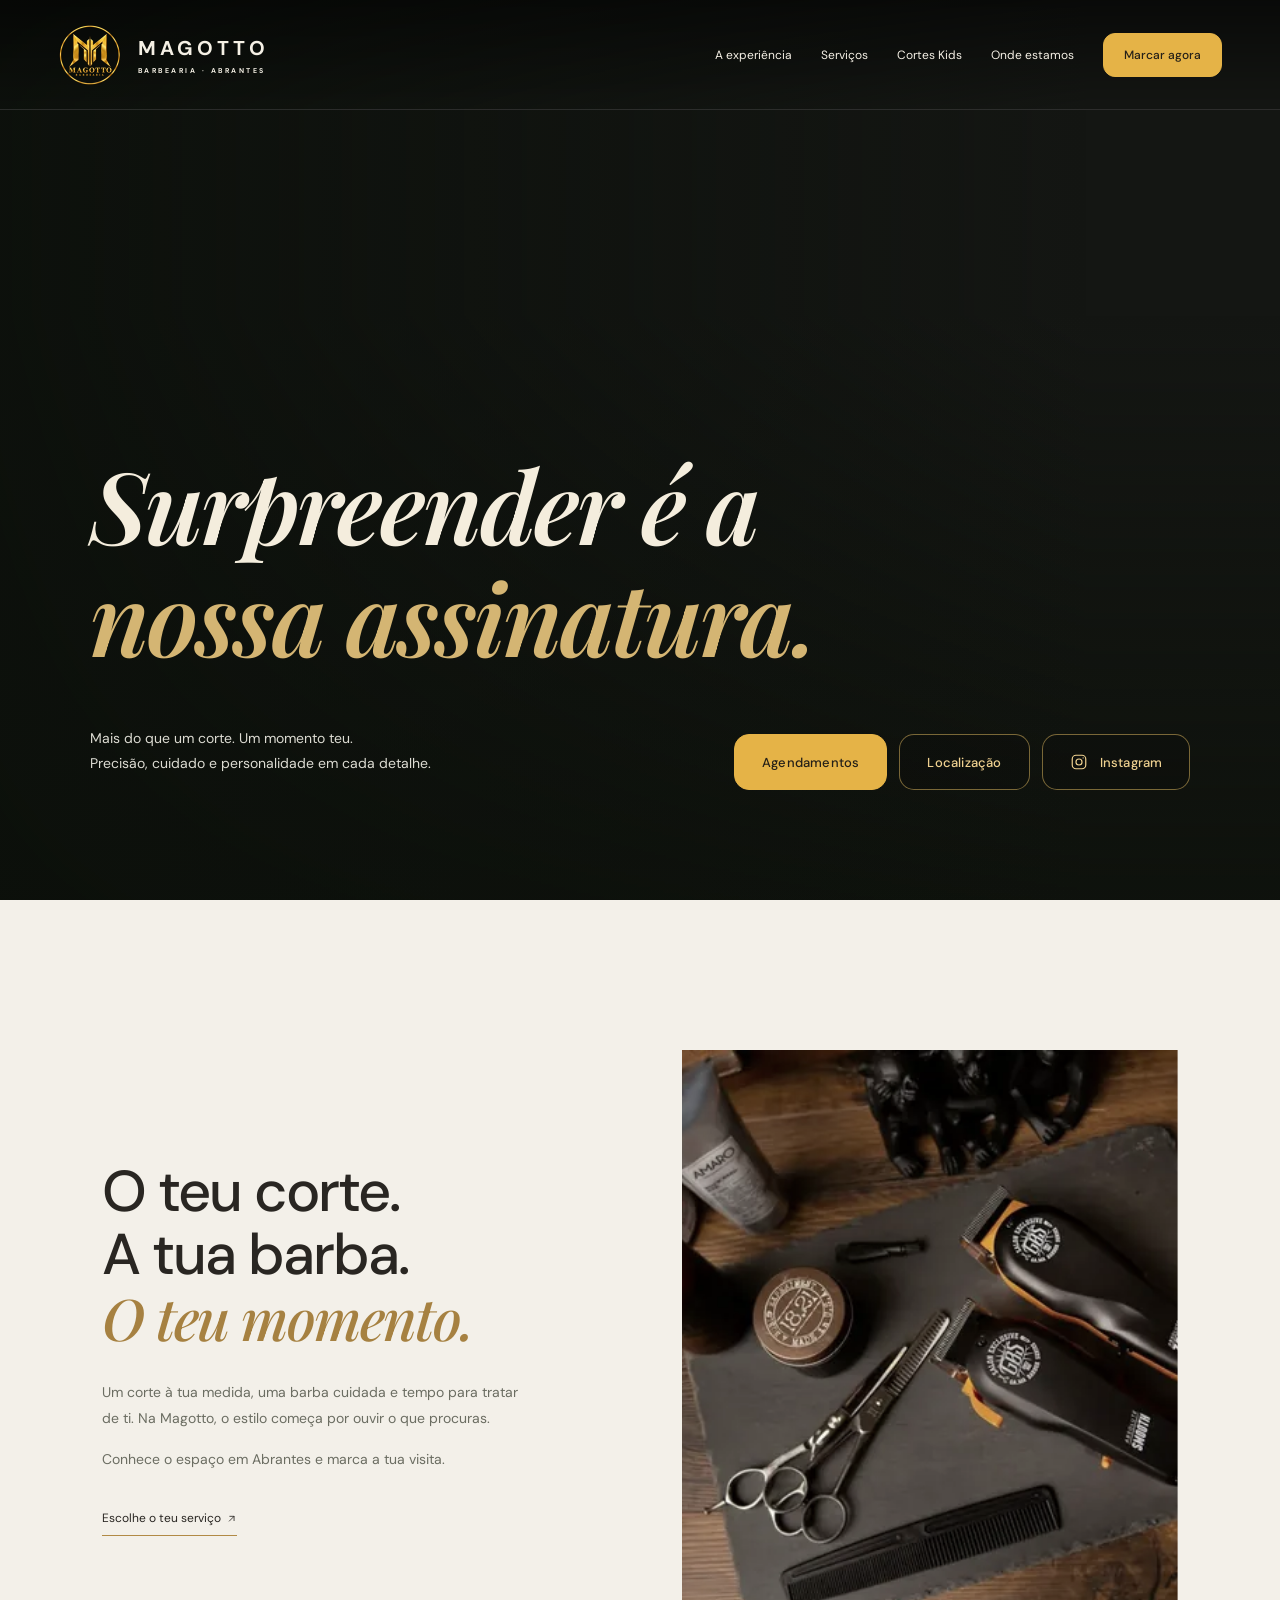
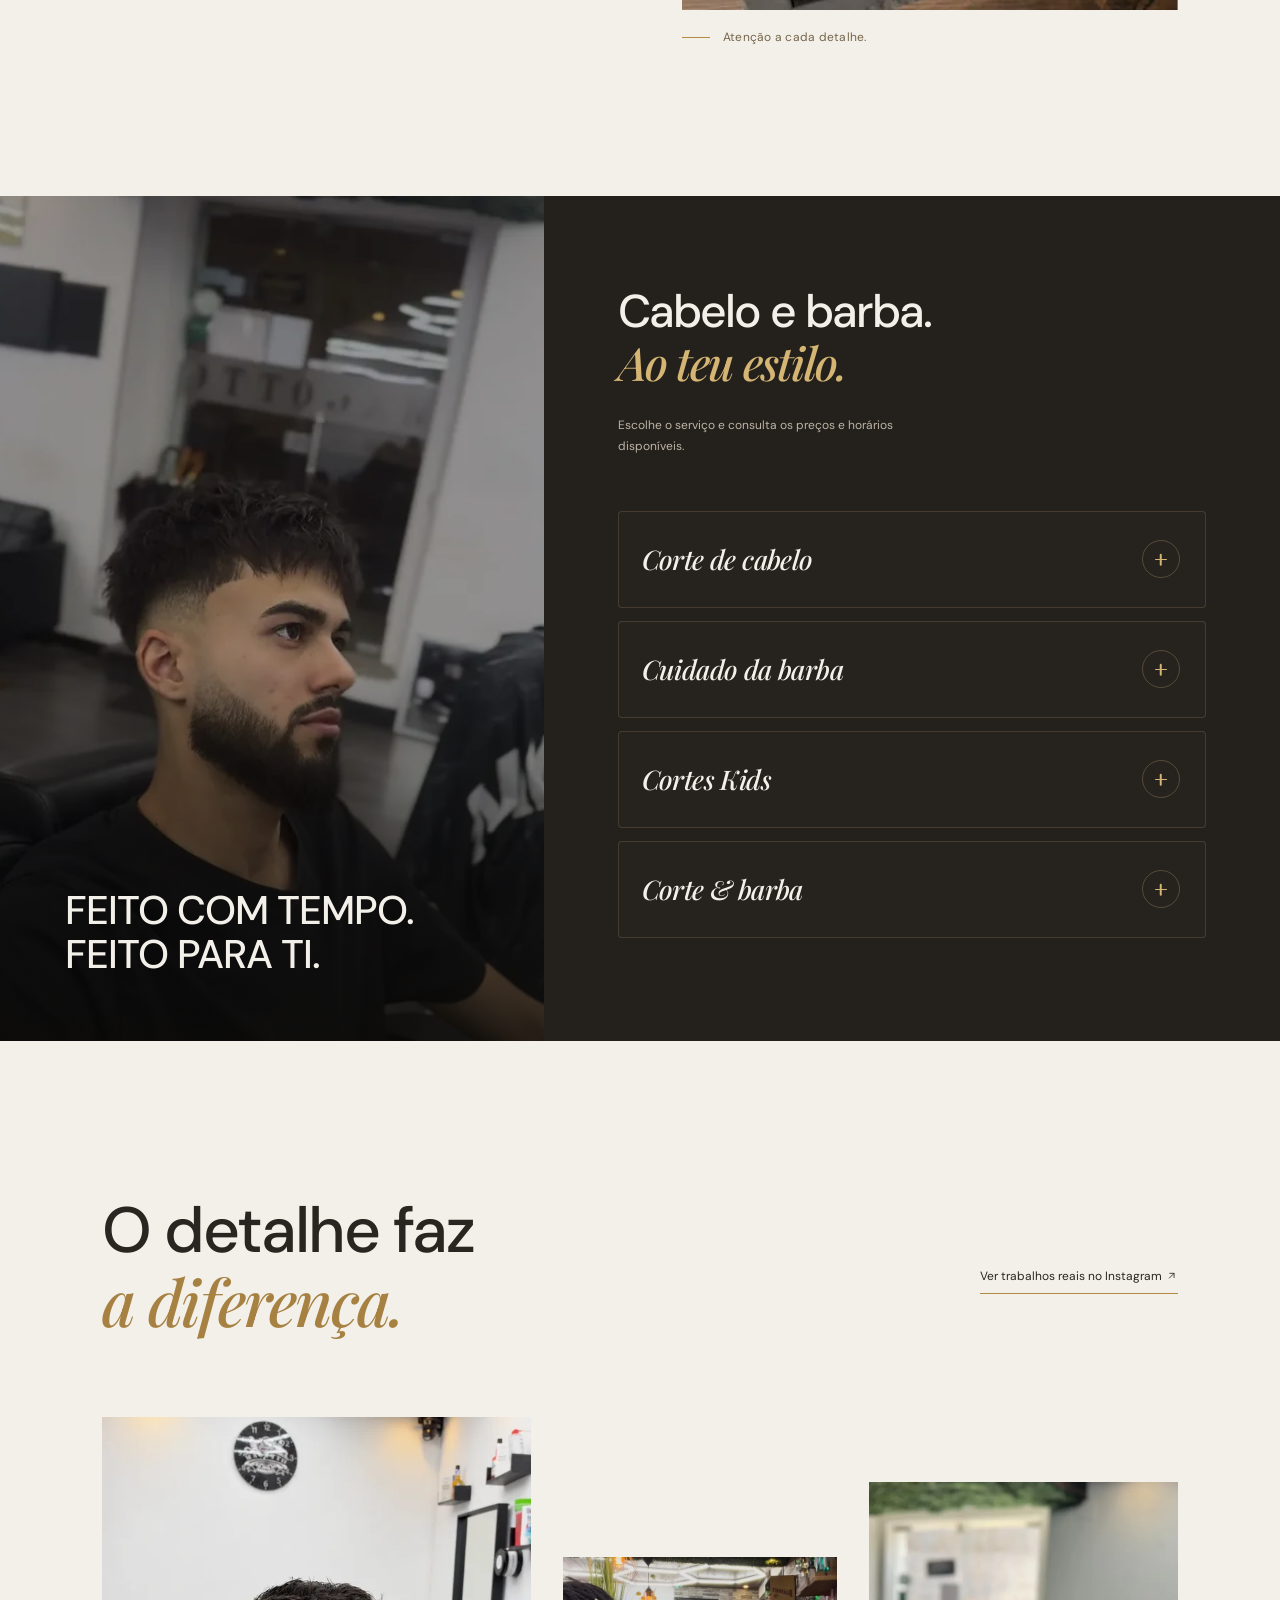
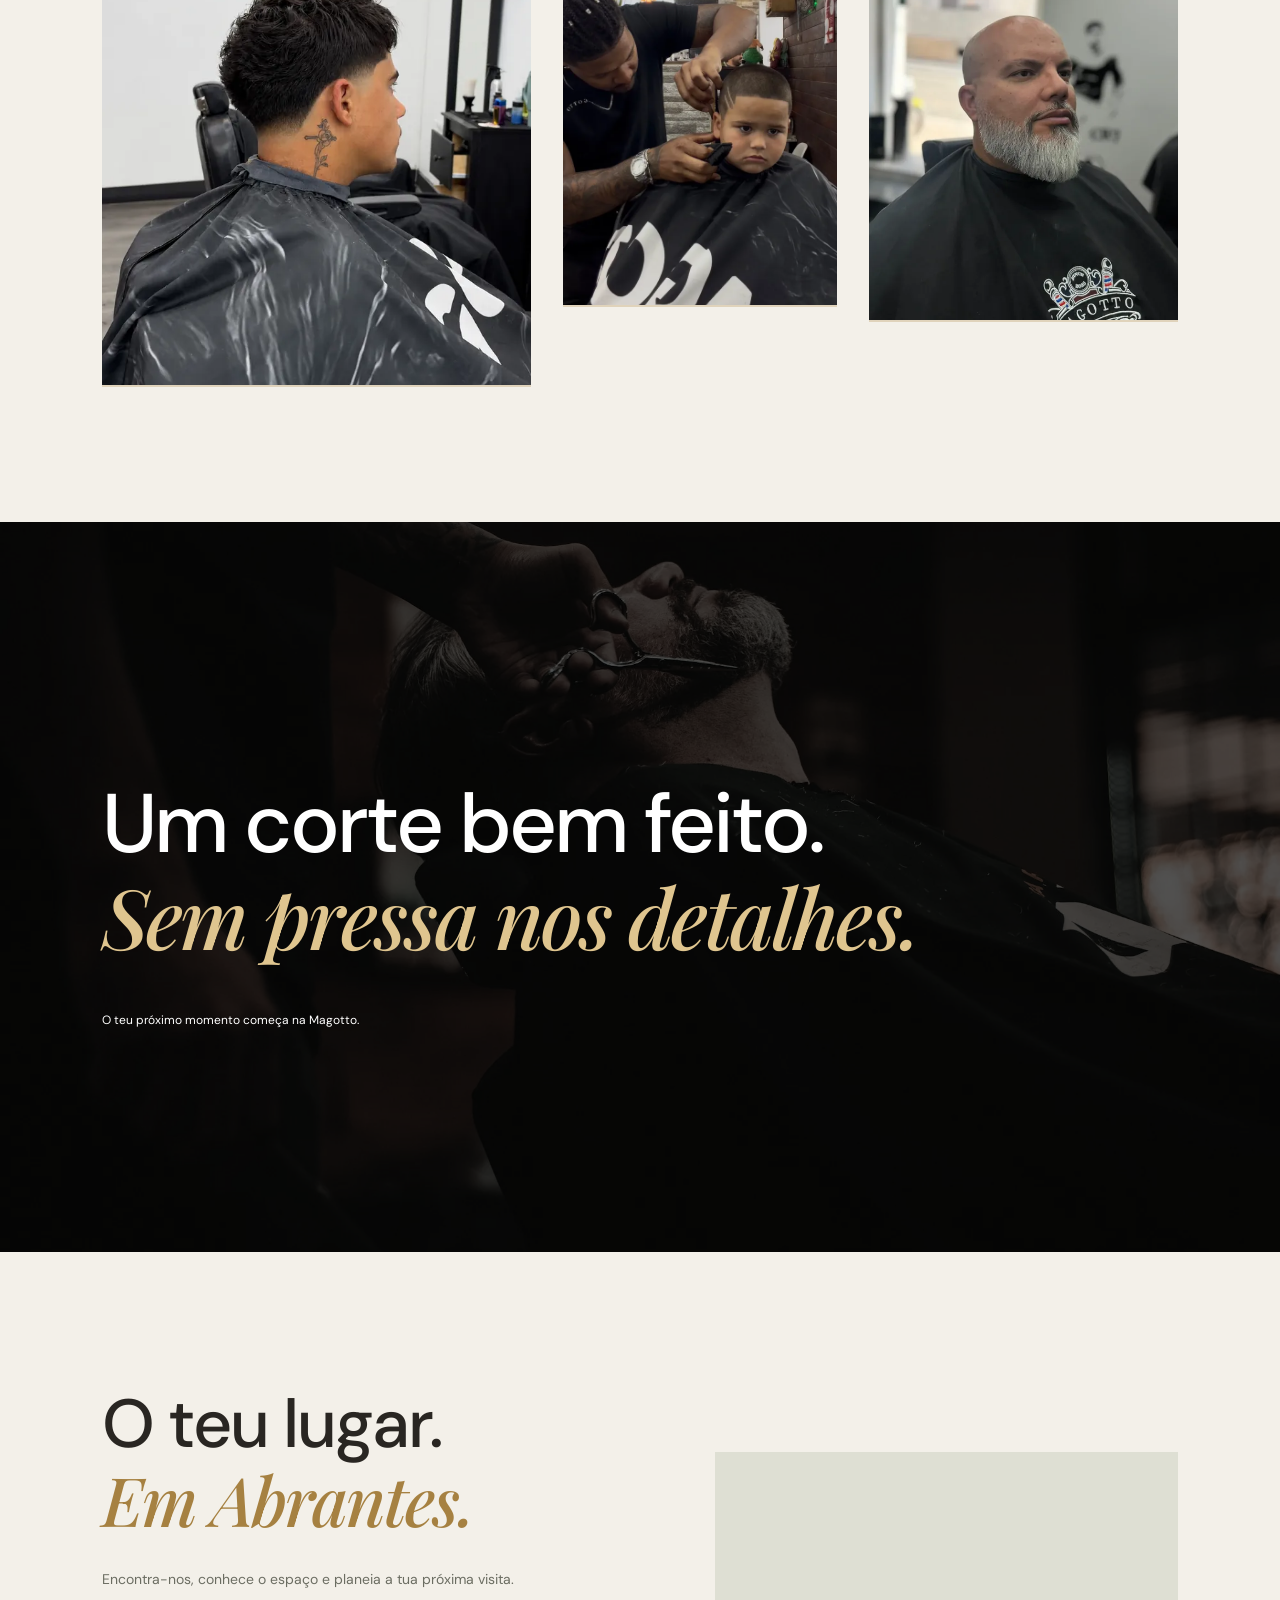
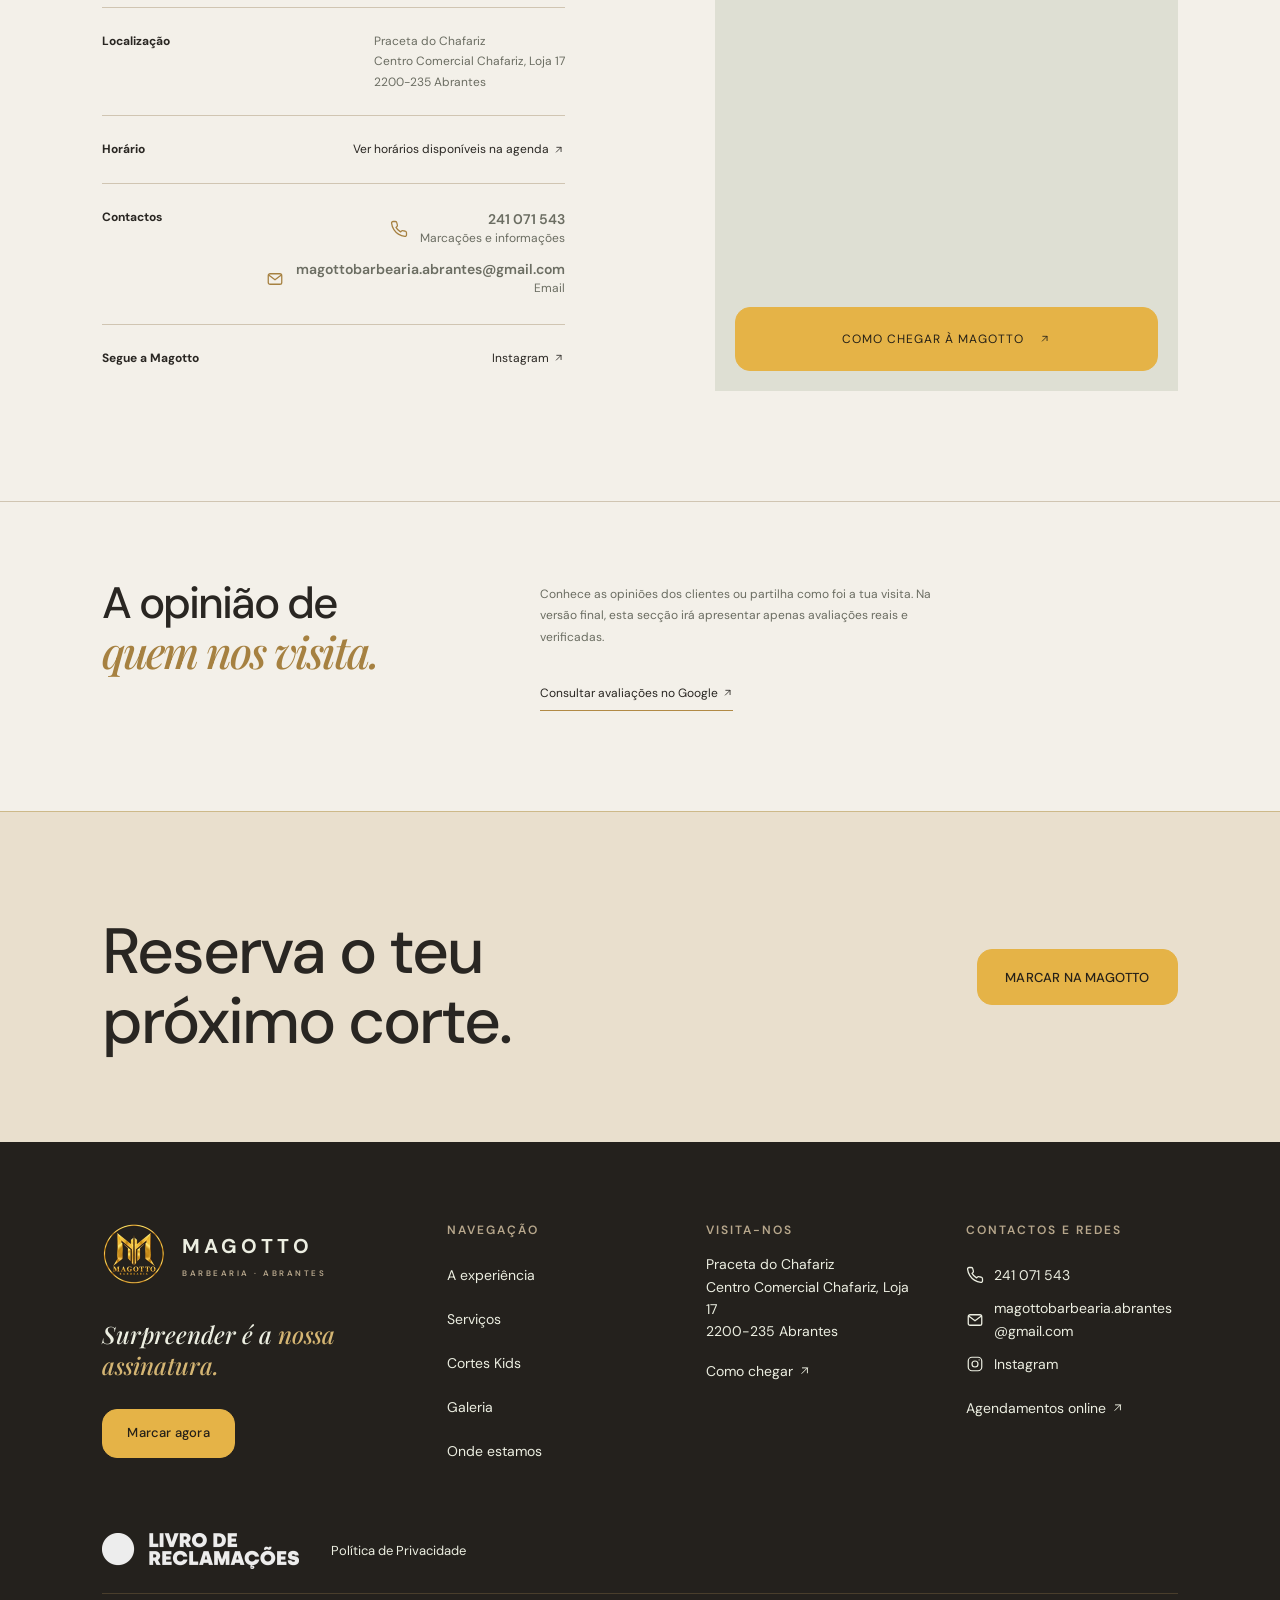
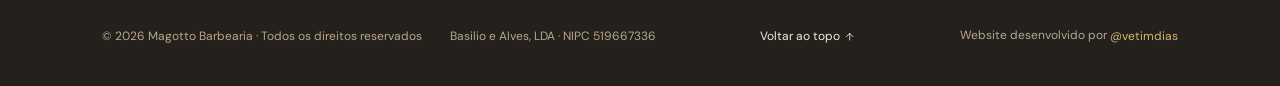
==== commit dfe10da5: "Site Magotto: mobile, contactos, legais, mapa, performance e acessibilidade Co-Authored-By: Claude O" ====
--- a/index.html
+++ b/index.html
@@ -1,60 +1,24 @@
-<!DOCTYPE html><html lang="pt-PT"><head><meta charset="UTF-8"><meta name="viewport" content="width=device-width,initial-scale=1"><title>MAGOTTO — A arte de cuidar do teu estilo</title><meta name="description" content="Uma nova experiência digital para a Magotto Barbearia, Abrantes."><style>
-@import url('https://fonts.googleapis.com/css2?family=DM+Sans:wght@400;500;600;700&family=Playfair+Display:ital,wght@0,500;0,600;1,500&display=swap');
-:root{--ink:#20211e;--paper:#eeede5;--olive:#b6bf91}*{box-sizing:border-box}html{scroll-behavior:smooth;scroll-padding-top:80px}body{margin:0;background:var(--paper);color:var(--ink);font-family:'DM Sans',sans-serif}a{color:inherit;text-decoration:none}button{font:inherit;cursor:pointer}header{position:absolute;top:0;z-index:10;display:flex;justify-content:space-between;align-items:center;width:100%;padding:28px 5%;color:white;border-bottom:1px solid #ffffff35}.logo{font-size:25px;letter-spacing:5px;font-weight:700}.logo small{display:block;font-size:8px;letter-spacing:3px;margin-top:5px}nav{display:flex;align-items:center;gap:32px;font-size:12px}.btn{display:inline-flex;align-items:center;justify-content:space-between;gap:35px;padding:18px 24px;background:var(--olive);color:var(--ink);font-size:12px;font-weight:700;border:0}.btn.outline{background:transparent;border:1px solid currentColor}.hero{min-height:850px;height:100svh;position:relative;display:flex;align-items:flex-end;color:white;overflow:hidden;background:#292a25}.hero img{position:absolute;inset:0;width:100%;height:115%;object-fit:cover;object-position:center 45%;filter:brightness(.47);will-change:transform}.hero:after{content:'';position:absolute;inset:0;background:linear-gradient(0deg,#171b16d9,transparent 80%)}.hero-content{position:relative;z-index:1;padding:160px 7% 95px;width:100%}.eyebrow{font-size:10px;font-weight:600;letter-spacing:3px;text-transform:uppercase}h1{font-size:clamp(60px,7.9vw,126px);line-height:1.02;letter-spacing:-5px;font-weight:500;margin:30px 0}h1 em,h2 em{font-family:'Playfair Display',serif;font-weight:500;color:var(--olive)}.hero-bottom{display:flex;justify-content:space-between;align-items:end}.hero-bottom p{font-size:14px;line-height:1.8;max-width:350px;color:#ddd}.scroll{position:absolute;bottom:27px;left:7%;z-index:2;font-size:9px;letter-spacing:2px}.vertical{position:absolute;right:30px;top:50%;writing-mode:vertical-rl;z-index:2;font-size:9px;letter-spacing:3px}.ticker{overflow:hidden;background:var(--olive);padding:26px 0;white-space:nowrap;font-size:16px;letter-spacing:3px}.ticker div{width:max-content;animation:marquee 35s linear infinite}@keyframes marquee{to{transform:translateX(-50%)}}section{padding:110px 7%}.intro{display:grid;grid-template-columns:1fr 1.15fr;gap:9%;align-items:center}.label{font-size:10px;letter-spacing:2px;color:#747669}h2{font-size:clamp(40px,4.8vw,76px);line-height:1.1;letter-spacing:-2px;font-weight:500;margin:25px 0}h2 em{color:#777f5b}p.copy{font-size:14px;line-height:1.9;color:#77796d;max-width:420px}.intro-image{position:relative}.intro-image img{width:100%;height:580px;object-fit:cover}.stamp{position:absolute;bottom:-24px;left:-35px;background:var(--ink);color:var(--paper);padding:28px;font-size:12px;line-height:1.7}.text-link{display:inline-block;margin-top:24px;padding-bottom:9px;border-bottom:1px solid;font-size:12px}.services{background:#22251f;color:var(--paper)}.section-top{display:flex;justify-content:space-between;align-items:end;margin-bottom:50px}.section-top p{max-width:260px;line-height:1.7;font-size:13px;color:#a5a99a}.service{border-top:1px solid #ffffff26}.service:last-child{border-bottom:1px solid #ffffff26}.service button{width:100%;display:grid;grid-template-columns:60px 1fr 150px 40px;align-items:center;text-align:left;padding:28px 0;background:none;color:inherit;border:0}.service button strong{font-size:clamp(26px,3vw,45px);font-weight:400;letter-spacing:-1px}.service button span{font-size:11px;color:#a5a99a}.service button b{font-size:28px;font-weight:400}.service-detail{display:none;padding:0 0 30px 60px;max-width:600px;color:#b8bcaf;font-size:14px;line-height:1.8}.service.open .service-detail{display:block}.service.open button strong{color:var(--olive)}.work{padding-bottom:80px}.gallery{display:grid;grid-template-columns:1fr 1fr 1fr;gap:22px}.gallery figure{margin:0}.gallery img{width:100%;height:410px;object-fit:cover;transition:transform .6s}.gallery figure:nth-child(2){margin-top:65px}.gallery figure div{overflow:hidden}.gallery img:hover{transform:scale(1.04)}figcaption{display:flex;justify-content:space-between;font-size:10px;letter-spacing:1px;margin-top:17px}.note{font-size:10px;line-height:1.7;color:#838579;margin-top:30px}.manifesto{padding:150px 7%;background:#cfd2bc;text-align:center}.manifesto h2{font-size:clamp(44px,6.3vw,98px);max-width:1100px;margin:35px auto}.manifesto p{font-size:13px}.visit{display:grid;grid-template-columns:1fr 1fr;gap:10%;padding-bottom:90px}.info-line{border-top:1px solid #caccc0;padding:24px 0;display:flex;justify-content:space-between;font-size:12px;line-height:1.7}.info-line span{color:#77796d}.map{background:#dedfd3;position:relative;min-height:450px;overflow:hidden}.map iframe{border:0;width:100%;height:100%;min-height:450px;filter:grayscale(1)}.map-tag{position:absolute;bottom:20px;left:20px;right:20px;background:var(--paper);padding:20px;display:flex;justify-content:space-between;font-size:11px}.reviews{border-top:1px solid #caccc0;padding-top:60px;display:flex;gap:12%;align-items:center}.reviews h2{font-size:40px}.reviews p{font-size:13px;line-height:1.8;max-width:400px;color:#77796d}.cta{background:var(--olive);padding:80px 7%;display:flex;justify-content:space-between;align-items:center}.cta h2{margin:0;font-size:60px}.cta .btn{background:var(--ink);color:white}footer{background:#20231e;color:#eceee1;padding:65px 7% 25px}.footer-top{display:flex;justify-content:space-between;font-size:12px}.footer-logo{font-size:clamp(60px,15.2vw,240px);letter-spacing:-8px;font-weight:600;line-height:1.2;margin:45px 0 20px;border-bottom:1px solid #ffffff25}.footer-bottom{display:flex;justify-content:space-between;color:#a0a691;font-size:10px}.reveal{transition:opacity .8s,transform .8s}.js .reveal{opacity:0;transform:translateY(35px)}.js .reveal.visible{opacity:1;transform:none}.mobile-menu{display:none}.preview{position:fixed;bottom:14px;right:14px;background:#fffdf2eF;border:1px solid #ddd;padding:9px 12px;font-size:9px;z-index:30;color:#484b3e;border-radius:3px}
-@media(max-width:700px){header{padding:22px 6%}nav a:not(.btn){display:none}nav .btn{padding:12px;font-size:10px;gap:8px}.logo{font-size:19px}.hero{min-height:740px;max-height:1000px}h1{letter-spacing:-2px;font-size:64px}.hero-content{padding:160px 7% 90px}.hero-bottom{display:block}.hero-bottom .btn{margin-top:15px}.vertical{display:none}section{padding:75px 7%}.intro,.visit{grid-template-columns:1fr;gap:45px}.intro-image img{height:430px}.stamp{left:-10px}.section-top{display:block}.service button{grid-template-columns:30px 1fr 25px;padding:26px 0}.service button span:nth-child(3){display:none}.service-detail{padding-left:30px}.gallery{gap:12px;grid-template-columns:1fr 1fr}.gallery figure:last-child{grid-column:1/-1;max-width:75%;margin:25px auto 0}.gallery img{height:280px}.gallery figure:nth-child(2){margin-top:35px}.manifesto{padding:95px 7%}.reviews,.cta{display:block}.cta h2{font-size:43px;margin-bottom:30px}.footer-logo{letter-spacing:-4px}.footer-top{gap:30px}.footer-bottom{gap:25px;line-height:1.7}.preview{font-size:8px}.map{min-height:380px}}@media(prefers-reduced-motion:reduce){html{scroll-behavior:auto}.ticker div{animation:none}.js .reveal{opacity:1;transform:none;transition:none}}
+<!DOCTYPE html><html lang="pt-PT"><head><meta charset="UTF-8"><meta name="viewport" content="width=device-width, initial-scale=1, viewport-fit=cover"><meta name="theme-color" content="#24211d"><title>MAGOTTO — A arte de cuidar do teu estilo</title><meta name="description" content="Uma nova experiência digital para a Magotto Barbearia, Abrantes."><link rel="icon" href="favicon.ico" sizes="32x32"><link rel="icon" type="image/png" sizes="32x32" href="assets/favicon-32.png"><link rel="apple-touch-icon" sizes="180x180" href="assets/apple-touch-icon.png"><link rel="preload" as="image" media="(max-width:700px) and (orientation:portrait)" imagesrcset="assets/hero-retrato-600.webp 600w, assets/hero-retrato-900.webp 900w" imagesizes="100vw" fetchpriority="high"><link rel="preload" as="image" media="(min-width:701px), (orientation:landscape)" imagesrcset="assets/barbearia-interior-800.webp 800w, assets/barbearia-interior-1200.webp 1200w, assets/barbearia-interior.webp 2000w" imagesizes="100vw" fetchpriority="high"><link rel="preload" href="assets/fonts/dm-sans-normal-latin.woff2" as="font" type="font/woff2" crossorigin><link rel="preload" href="assets/fonts/playfair-display-italic-latin.woff2" as="font" type="font/woff2" crossorigin><script type="application/ld+json">{"@context": "https://schema.org", "@type": "BarberShop", "name": "Magotto Barbearia Abrantes", "legalName": "Basilio e Alves, LDA", "taxID": "519667336", "url": "./", "logo": "assets/magotto-logo-256.webp", "image": ["assets/corte-magotto.webp", "assets/magotto-logo-256.webp"], "telephone": "+351241071543", "email": "magottobarbearia.abrantes@gmail.com", "address": {"@type": "PostalAddress", "streetAddress": "Praceta do Chafariz, Centro Comercial Chafariz, Loja 17", "postalCode": "2200-235", "addressLocality": "Abrantes", "addressCountry": "PT"}, "geo": {"@type": "GeoCoordinates", "latitude": 39.462138, "longitude": -8.200504}, "hasMap": "https://www.google.com/maps/search/?api=1&query=39.462138,-8.200504", "sameAs": ["https://www.instagram.com/magottobarbearia.abrantes/"], "potentialAction": {"@type": "ReserveAction", "target": "https://magottobarbeariaabrantes.tuaagenda.app/"}}</script><link rel="stylesheet" href="css/style.css"><script src="js/main.js" defer></script></head><body>
+<svg width="0" height="0" style="position:absolute" aria-hidden="true" focusable="false"><symbol id="i-arrow-up-right" viewBox="0 0 24 24" fill="none" stroke="currentColor" stroke-width="1.75" stroke-linecap="round" stroke-linejoin="round"><path d="M7 17 17 7M8 7h9v9"/></symbol><symbol id="i-arrow-up" viewBox="0 0 24 24" fill="none" stroke="currentColor" stroke-width="1.75" stroke-linecap="round" stroke-linejoin="round"><path d="M12 19V5M5 12l7-7 7 7"/></symbol><symbol id="i-arrow-left" viewBox="0 0 24 24" fill="none" stroke="currentColor" stroke-width="1.75" stroke-linecap="round" stroke-linejoin="round"><path d="M19 12H5M12 19l-7-7 7-7"/></symbol></svg>
+<a class="skip-link" href="#conteudo">Saltar para o conteúdo</a>
+<header><a class="logo brand" href="#" aria-label="Magotto Barbearia — início"><img width="64" height="64" src="assets/magotto-logo-128.webp" srcset="assets/magotto-logo-128.webp 1x, assets/magotto-logo-256.webp 2x" alt="Magotto Barbearia"><span>MAGOTTO<small>BARBEARIA · ABRANTES</small></span></a><nav aria-label="Principal"><a href="#experiencia">A experiência</a><a href="#servicos">Serviços</a><a href="#cortes-kids" class="kids-nav">Cortes Kids</a><a href="#visita">Onde estamos</a><a class="btn outline" href="https://magottobarbeariaabrantes.tuaagenda.app/" target="_blank" rel="noopener"><span class="button-label">Marcar agora</span></a><button type="button" class="menu-toggle" aria-expanded="false" aria-controls="menu-movel" aria-label="Abrir menu"><span class="menu-icon" aria-hidden="true"></span></button></nav><div class="mobile-menu" id="menu-movel" hidden><div class="mobile-menu-inner"><ul class="mobile-menu-links"><li style="--i:0"><a href="#experiencia">A experiência</a></li><li style="--i:1"><a href="#servicos">Serviços</a></li><li style="--i:2"><a href="#cortes-kids">Cortes Kids</a></li><li style="--i:3"><a href="#galeria">Galeria</a></li><li style="--i:4"><a href="#visita">Onde estamos</a></li></ul><div class="mobile-menu-footer"><a class="btn mobile-menu-cta" href="https://magottobarbeariaabrantes.tuaagenda.app/" target="_blank" rel="noopener"><span class="button-label">Marcar agora</span></a><div class="mobile-menu-contacts"><a href="tel:+351241071543"><svg viewBox="0 0 24 24" width="18" height="18" fill="none" stroke="currentColor" stroke-width="1.7" stroke-linecap="round" stroke-linejoin="round" aria-hidden="true"><path d="M22 16.9v3a2 2 0 0 1-2.2 2 19.8 19.8 0 0 1-8.6-3.1 19.5 19.5 0 0 1-6-6A19.8 19.8 0 0 1 2.1 4.2 2 2 0 0 1 4.1 2h3a2 2 0 0 1 2 1.7c.1 1 .4 1.9.7 2.8a2 2 0 0 1-.5 2.1L8 9.9a16 16 0 0 0 6 6l1.3-1.3a2 2 0 0 1 2.1-.4c.9.3 1.8.6 2.8.7a2 2 0 0 1 1.7 2z"/></svg>Ligar 241 071 543</a><a href="https://www.instagram.com/magottobarbearia.abrantes/" target="_blank" rel="noopener"><svg viewBox="0 0 24 24" width="18" height="18" fill="none" stroke="currentColor" stroke-width="1.6" aria-hidden="true"><rect x="3" y="3" width="18" height="18" rx="5"/><circle cx="12" cy="12" r="4"/><circle cx="17.5" cy="6.5" r=".8" fill="currentColor" stroke="none"/></svg>Instagram</a></div></div></div></div></header>
+<main id="conteudo" tabindex="-1"><div class="hero"><picture><source media="(max-width:700px) and (orientation:portrait)" srcset="assets/hero-retrato-600.webp 600w, assets/hero-retrato-900.webp 900w" sizes="100vw" width="900" height="1333"><img class="hero-img" id="hero-image" fetchpriority="high" decoding="async" width="2000" height="1333" src="assets/barbearia-interior.webp" srcset="assets/barbearia-interior-800.webp 800w, assets/barbearia-interior-1200.webp 1200w, assets/barbearia-interior.webp 2000w" sizes="100vw" alt="Barbeiro a aparar com tesoura a barba de um cliente reclinado na cadeira"></picture><div class="hero-content"><h1 class="brand-slogan">Surpreender é a<br><em>nossa assinatura.</em></h1><div class="hero-bottom"><p>Mais do que um corte. Um momento teu.<br> Precisão, cuidado e personalidade em cada detalhe.</p><div class="hero-actions"><a class="btn" href="https://magottobarbeariaabrantes.tuaagenda.app/" target="_blank" rel="noopener"><span class="button-label">Agendamentos</span></a><a class="btn btn-secondary" href="#visita"><span class="button-label">Localização</span></a><a class="btn btn-secondary instagram-action" href="https://www.instagram.com/magottobarbearia.abrantes/" target="_blank" rel="noopener"><svg viewBox="0 0 24 24" width="18" height="18" fill="none" stroke="currentColor" stroke-width="1.6" aria-hidden="true"><rect x="3" y="3" width="18" height="18" rx="5"/><circle cx="12" cy="12" r="4"/><circle cx="17.5" cy="6.5" r=".8" fill="currentColor" stroke="none"/></svg><span class="button-label">Instagram</span></a></div></div></div></div>
 
-/* Bespoke editorial direction */
-:root{--paper:#f2efe8;--ink:#252923;--olive:#c2c8a9}body{background:var(--paper)}header{color:var(--ink);border-bottom:1px solid #25292320;padding:25px 4.5%;height:98px}.logo{font-size:22px;letter-spacing:4px}nav{gap:29px}nav .btn{padding:13px 18px}nav a:not(.btn){position:relative}nav a:not(.btn):after{content:'';position:absolute;bottom:-7px;left:0;height:1px;width:0;background:currentColor;transition:width .3s}nav a:hover:after{width:100%}.hero{background:var(--paper);color:var(--ink);min-height:860px;height:100svh;align-items:center;padding-top:98px}.hero>img{display:none}.hero:after{display:none}.hero-content{padding:65px 4.5% 120px;width:62%;z-index:2}.hero .eyebrow{font-size:9px;letter-spacing:2px}.hero h1{font-size:clamp(70px,8.1vw,132px);line-height:.96;letter-spacing:-6px;margin:35px 0 40px}.hero h1 em{color:#626f52;font-size:.94em}.hero-bottom{display:block}.hero-bottom p{color:#686e61;font-size:13px}.hero-bottom .btn{margin-top:16px;background:#2e382a;color:#fff;padding:20px 24px}.hero-art{position:absolute;right:4.5%;top:135px;bottom:90px;width:43%;background:#c7caba;overflow:hidden}.hero-art img{inset:0;width:100%;height:100%;object-fit:cover;filter:brightness(.83);transform:none;position:absolute}.art-caption,.art-bottom{position:absolute;z-index:2;color:white;font-size:8px;letter-spacing:2px}.art-caption{top:25px;left:25px}.art-bottom{bottom:24px;left:25px}.hero-art:after{content:'';position:absolute;inset:0;background:linear-gradient(0deg,#151e1955,transparent 50%)}.hero .scroll{color:#666d5d;bottom:35px;left:4.5%}.vertical{color:#666d5d;right:16px;font-size:8px}.ticker{background:transparent;border-top:1px solid #b7bdaf;border-bottom:1px solid #b7bdaf;padding:20px 0;font-size:11px;letter-spacing:3px;color:#5c6554}section{padding:130px 8%}.intro{grid-template-columns:1fr 1.1fr;gap:12%;padding-top:150px;padding-bottom:150px}.intro h2{font-size:clamp(45px,4.5vw,72px)}.intro-image{padding-bottom:75px}.intro-image img{height:560px;clip-path:inset(0 0 0 0)}.stamp{left:-65px;bottom:0;background:#e0e3d5;color:#343e2d;padding:32px 40px;border-left:1px solid #8c947a}.label{font-size:9px;letter-spacing:2.4px}.services{padding:0;background:#273025}.services-layout{display:grid;grid-template-columns:.85fr 1.15fr}.service-visual{position:relative;min-height:800px;overflow:hidden}.service-visual img{width:100%;height:100%;object-fit:cover;position:absolute;filter:brightness(.62) saturate(.6)}.service-visual span{position:absolute;bottom:65px;left:12%;font-size:40px;line-height:1.1;font-weight:500;letter-spacing:-1px}.services-content{padding:90px 10%}.services .section-top{display:block;margin-bottom:55px}.services h2{font-size:46px;line-height:1.1}.services h2 em{color:#c2c8a9}.services .label{color:#a9b19d}.services .section-top p{font-size:11px;max-width:340px}.service button{grid-template-columns:35px 1fr 25px;padding:30px 0}.service button strong{font-size:30px}.service button span:nth-child(3){display:none}.service-detail{padding-left:35px;font-size:12px}.work{padding-top:130px;padding-bottom:130px}.work .section-top{align-items:center}.work h2{font-size:64px}.gallery{grid-template-columns:1.25fr .8fr .9fr;gap:32px;align-items:start}.gallery figure:nth-child(2){margin-top:140px}.gallery figure:nth-child(3){margin-top:65px}.gallery img{height:440px;filter:saturate(.65)}.gallery figure:first-child img{height:570px}.gallery figure:nth-child(2) img{height:350px}figcaption{font-size:8px;letter-spacing:1.5px;border-bottom:1px solid #bec3b4;padding-bottom:15px}.note{font-size:9px;max-width:450px;margin-top:50px}.manifesto{position:relative;padding:0;min-height:730px;display:flex;align-items:center;color:#fff;text-align:left;overflow:hidden;background:#252923}.manifesto-photo{position:absolute;inset:0}.manifesto-photo img{width:100%;height:100%;object-fit:cover;filter:brightness(.32) saturate(.45)}.manifesto-content{position:relative;padding:100px 8%;max-width:1100px}.manifesto h2{font-size:clamp(55px,6.5vw,98px);margin:45px 0;letter-spacing:-3px}.manifesto h2 em{color:#ccd3b7}.manifesto .label{color:#d0d4c8}.manifesto p{font-size:12px}.visit{padding-top:135px;padding-bottom:110px;gap:14%}.visit h2{font-size:68px}.info-line{font-size:11px;padding:23px 0}.map{margin-top:65px;min-height:480px}.map iframe{min-height:480px}.map-tag{padding:23px;font-size:9px;letter-spacing:1px}.reviews{padding-top:70px;padding-bottom:100px;gap:15%}.reviews h2{font-size:44px}.reviews .label{font-size:9px}.reviews p{font-size:12px}.cta{padding:85px 8%;background:#dde1cf;border-top:1px solid #b3bba3}.cta h2{font-family:'Playfair Display',serif;font-size:64px;letter-spacing:-2px;margin-top:20px}.cta .eyebrow{font-size:8px}.cta .btn{background:#2e382a;padding:23px 30px}footer{padding:55px 8% 25px;background:#252c23}.footer-top{font-size:11px;line-height:1.6;padding-bottom:45px;border-bottom:1px solid #ffffff25}.footer-bottom{padding-top:22px;font-size:9px}.preview{bottom:10px;right:10px;font-size:7px;background:#f2efe8dd}.btn{transition:background .3s,transform .3s}.btn:hover{transform:translateY(-3px)}a:focus-visible,button:focus-visible{outline:2px solid #7b9365;outline-offset:6px}
-@media(min-width:1600px){.hero-content{padding-left:8%}.hero-art{right:8%}.hero .scroll{left:8%}}
-@media(max-width:1000px) and (min-width:701px){.hero h1{font-size:90px}.hero-content{width:65%}.services-content{padding:70px 8%}.services h2{font-size:37px}.service button strong{font-size:25px}.gallery{gap:20px}.gallery img{height:350px}.gallery figure:first-child img{height:450px}}
-@media(max-width:700px){header{height:80px;padding:20px 6%}.hero{min-height:940px;height:auto;display:block;padding:80px 0 0}.hero-content{padding:42px 7% 45px;width:100%;position:relative}.hero h1{font-size:72px;letter-spacing:-3px;line-height:.98;margin:27px 0}.hero h1 br:nth-of-type(2){display:none}.hero-art{top:auto;bottom:55px;right:7%;left:7%;width:auto;height:370px}.hero-bottom p{font-size:12px}.hero-bottom .btn{padding:17px 22px;margin-top:5px}.hero .scroll{bottom:20px;left:7%;font-size:8px}.vertical{display:none}.art-caption,.art-bottom{font-size:7px}section{padding:80px 7%}.intro{grid-template-columns:1fr;gap:35px;padding:80px 7%}.intro h2{font-size:49px}.intro-image{padding-bottom:50px}.intro-image img{height:430px}.stamp{left:-8px;padding:24px 30px;bottom:0}.services-layout{display:flex;flex-direction:column}.service-visual{min-height:300px;order:2}.service-visual span{font-size:32px;bottom:30px;left:7%}.services-content{padding:75px 7% 55px}.services h2{font-size:43px}.service button strong{font-size:27px}.work{padding:80px 7%}.work h2{font-size:49px}.gallery{grid-template-columns:1fr 1fr;gap:17px}.gallery figure:first-child img{height:330px}.gallery figure:nth-child(2){margin-top:70px}.gallery figure:nth-child(2) img{height:270px}.gallery figure:nth-child(3){grid-column:1/-1;max-width:80%;margin:15px auto 0}.gallery figure:nth-child(3) img{height:380px}.note{margin-top:30px}.manifesto{min-height:570px}.manifesto-content{padding:80px 7%}.manifesto h2{font-size:51px;letter-spacing:-2px}.visit{padding:80px 7%;gap:20px}.visit h2{font-size:52px}.map{margin-top:15px;min-height:380px}.map iframe{min-height:380px}.reviews{padding:65px 7% 80px}.reviews h2{font-size:39px}.cta{padding:65px 7%}.cta h2{font-size:45px;margin-bottom:30px}footer{padding:45px 7% 25px}.footer-top{padding-bottom:30px;font-size:10px;gap:20px}.footer-bottom{font-size:8px;flex-wrap:wrap}.preview{display:none}}
-@media(prefers-reduced-motion:reduce){.btn:hover{transform:none}.hero-art img{transform:none!important}}
-
-/* Official brand and cinematic dark hero */
-header{color:#f5f0e5;border-bottom:1px solid #ffffff25;height:110px;background:linear-gradient(#0008,transparent)}.brand{display:flex;gap:16px;align-items:center;font-size:20px;letter-spacing:4px}.brand img{width:64px;height:64px;object-fit:contain;flex-shrink:0}.brand small{font-size:7px;letter-spacing:2.5px}.hero{background:#141613;color:white;align-items:flex-end;padding-top:110px;min-height:850px}.hero>img{display:block;position:absolute;inset:0;width:100%;height:115%;object-fit:cover;object-position:center 45%;filter:brightness(.52);will-change:transform}.hero:after{display:block;content:'';position:absolute;inset:0;background:linear-gradient(90deg,#0c100be0,transparent 85%),linear-gradient(0deg,#0d110bc9,transparent 65%)}.hero-art{display:none}.hero-content{width:100%;padding:150px 7% 110px}.hero h1{font-size:clamp(68px,8.3vw,132px);line-height:1.03;max-width:1180px;letter-spacing:-5px;margin:30px 0 40px}.hero h1 em{color:#d0b779}.hero .eyebrow{color:#e0d3b0}.hero-bottom{display:flex;align-items:end;justify-content:space-between;max-width:1180px}.hero-bottom p{color:#dddcd3;font-size:14px}.hero-bottom .btn{background:#d0b779;color:#1e211a;padding:21px 27px}.hero .scroll,.vertical{color:#e4dfd1}.hero .scroll{left:7%;bottom:32px}.hero .btn:hover{background:#e1c78c}.footer-top>span:before{content:'';display:block;width:54px;height:54px;background:url('assets/magotto-logo-transparent.png') center/contain no-repeat;margin-bottom:18px}
-@media(max-width:700px){header{height:92px;padding:14px 6%}.brand{gap:9px;font-size:15px;letter-spacing:2px}.brand img{width:52px;height:52px}.brand small{font-size:6px;letter-spacing:1px}nav .btn{padding:11px 10px;font-size:9px}.hero{display:flex;height:100svh;min-height:750px;max-height:1000px;padding-top:92px}.hero-content{padding:155px 7% 95px}.hero h1{font-size:65px;letter-spacing:-2.5px;line-height:1.04;margin:27px 0}.hero-bottom{display:block}.hero-bottom p{font-size:12px}.hero-bottom .btn{margin-top:20px;padding:18px 22px}.hero>img{object-position:62% center}.hero:after{background:linear-gradient(0deg,#0b100bea,transparent 100%),linear-gradient(90deg,#0a0e0b66,transparent)}.hero .scroll{bottom:28px;font-size:8px}}
-
-/* Magotto brand palette and quieter content hierarchy */
-:root{--olive:#c6a35f;--ink:#292622;--paper:#f3f0e9;--gold:#c6a35f}.hero h1 em,h2 em{color:#b18a45}.hero h1 em{color:#ddbf79}.hero-bottom .btn,.btn{background:#c9a762;color:#211d16}.hero-bottom .btn:hover,.btn:hover{background:#ddbd7c}.services{background:#24211d}.services h2 em{color:#d4b573}.services .service.open button strong{color:#ddbd7c}.stamp{background:#e6dcc9;border-color:#b69457;color:#453a27}.manifesto h2 em{color:#dfc58f}.cta{background:#e9dfcd;border-top-color:#cdb989}.cta .btn{background:#292622;color:#fff}.intro-image img,.gallery img{filter:saturate(.75)}.text-link{border-bottom-color:#b18a45}.map-tag{border-left:3px solid #b18a45}.info-line{border-color:#d0c5b2}.service button{grid-template-columns:1fr 25px}.service-detail{padding-left:0}.section-top{margin-top:0}.services .section-top p{color:#bdb4a5}.footer-top{border-bottom-color:#b6945740}footer{background:#24211d}.footer-bottom{color:#b7a78c}.hero-bottom .btn{margin-top:0}.services-content h2{margin-top:0}.intro h2,.visit h2,.reviews h2{margin-top:0}.reviews{border-top-color:#d0c5b2}.gallery img{border-bottom:2px solid #b6945750}nav .btn:hover{color:#211d16}.preview{display:none}.brand img{background:transparent}.cta h2{font-family:'DM Sans',sans-serif;font-weight:500}.hero .scroll{letter-spacing:1px}.intro .stamp{font-size:12px}a:focus-visible,button:focus-visible{outline-color:#c6a35f}
-@media(max-width:700px){.hero-bottom .btn{margin-top:20px}.service button{grid-template-columns:1fr 25px}}
-
-/* Refined action surfaces and service panels */
-.btn,.hero-bottom .btn,.cta .btn{position:relative;isolation:isolate;gap:24px;min-height:62px;padding:8px 8px 8px 25px;border:1px solid #d8bc83;border-radius:4px;background:#c9a762;color:#231e15;box-shadow:inset 0 1px 0 #fff5,0 5px 15px #00000012;overflow:hidden;transition:border-color .25s,background .25s,box-shadow .25s,transform .25s}.button-label{font-size:10px;font-weight:700;letter-spacing:1.4px}.btn .button-arrow{display:grid;place-items:center;width:44px;height:44px;flex-shrink:0;border:1px solid #59452025;border-radius:2px;background:#ffffff19;font-size:20px;font-weight:400;transition:background .25s,transform .25s}.btn:after{content:'';position:absolute;inset:0;z-index:-1;background:linear-gradient(110deg,transparent 20%,#fff2 45%,transparent 65%);transform:translateX(-120%);transition:transform .65s}.btn:hover:after{transform:translateX(120%)}.btn:hover,.hero-bottom .btn:hover{background:#d5b575;border-color:#e4ca99;box-shadow:inset 0 1px 0 #fff5,0 8px 22px #00000020;transform:translateY(-2px)}.btn:hover .button-arrow{background:#ffffff36;transform:translate(1px,-1px)}nav .btn.outline{min-height:47px;padding:5px 5px 5px 17px;color:#f3e9d4;border:1px solid #cfb47a85;background:#17171440;box-shadow:inset 0 1px 0 #ffffff0d;backdrop-filter:blur(12px)}nav .btn .button-label{font-size:9px;letter-spacing:.5px}nav .btn .button-arrow{width:34px;height:34px;color:#d9bc7d;border-color:#cfb47a35;background:#cfb47a0c;font-size:17px}nav .btn:hover{background:#c9a762;color:#231e15}nav .btn:hover .button-arrow{color:#231e15}.cta .btn{background:#292622;color:#f4ead6;border-color:#736046;box-shadow:inset 0 1px 0 #ffffff10,0 7px 15px #29262215}.cta .btn .button-arrow{border-color:#c9a76255;color:#ddbd7c;background:#c9a76210}.cta .btn:hover{background:#383027}.service{margin-bottom:13px;border:1px solid #bca16b35;border-radius:4px;background:#ffffff03;transition:background .3s,border-color .3s,box-shadow .3s}.service:last-child{border:1px solid #bca16b35}.service button{padding:25px 23px;gap:20px;grid-template-columns:1fr 40px;min-height:95px}.service button strong{font-size:27px;letter-spacing:-.6px}.service button b{display:grid;place-items:center;width:38px;height:38px;border:1px solid #bca16b50;border-radius:50%;font-size:21px;color:#d4b573;transition:background .3s}.service:hover,.service.open{background:#c9a7620a;border-color:#bca16b80;box-shadow:inset 3px 0 0 #c9a762}.service:hover button b,.service.open button b{background:#c9a762;color:#24211d}.service-detail{padding:0 25px 27px}.stamp{padding:30px 37px;border:1px solid #c3a66e55;border-left:3px solid #b69457;box-shadow:0 12px 30px #30291b0d;border-radius:3px}.map-tag{border:1px solid #c3a66e55;border-left:3px solid #b18a45;border-radius:3px;box-shadow:0 5px 22px #0000000d;transition:background .25s}.map-tag:hover{background:#eee3cc}.text-link{transition:color .2s}.text-link:hover{color:#9b7436}.btn:active{transform:translateY(0);box-shadow:inset 0 2px 5px #0002}
-@media(max-width:700px){.btn,.hero-bottom .btn,.cta .btn{min-height:58px;padding:7px 7px 7px 20px;gap:20px}.button-label{font-size:9px;letter-spacing:1px}.btn .button-arrow{width:41px;height:41px}nav .btn.outline{min-height:43px;padding:4px 4px 4px 11px;gap:8px}nav .btn .button-label{font-size:8px}nav .btn .button-arrow{width:31px;height:31px}.service button{padding:22px 20px;grid-template-columns:1fr 36px;min-height:88px}.service button strong{font-size:25px}.service button b{width:35px;height:35px}.service-detail{padding:0 20px 24px}.stamp{padding:23px 28px}}
-@media(prefers-reduced-motion:reduce){.btn:after{display:none}.btn:hover,.btn:hover .button-arrow{transform:none}.btn,.service,.service button b{transition:none}}
-
-/* Photo caption replaces the floating beige panel. */
-.intro-image{padding-bottom:0}.intro-image>img{display:block}.photo-caption{position:static;display:flex;align-items:center;gap:13px;margin-top:18px;padding:0;background:none;border:0;box-shadow:none;color:#76664b;font-size:11px;line-height:1.5;letter-spacing:.25px}.caption-line{display:block;width:28px;height:1px;background:#b18a45;flex-shrink:0}
-@media(max-width:700px){.intro-image{padding-bottom:0}.photo-caption{margin-top:14px;font-size:10px;gap:11px}.caption-line{width:23px}}
-
-.hero h1.brand-slogan{font-family:'Playfair Display',Georgia,serif;font-style:italic;font-weight:600;font-size:clamp(65px,7.8vw,124px);line-height:1.12;letter-spacing:-3px;color:#f4eddd;max-width:1200px}
-@media(max-width:700px){.hero h1.brand-slogan{font-size:clamp(43px,11vw,65px);letter-spacing:-1.5px;line-height:1.16}}
-
-/* Rounded gold actions, matching the supplied Magotto reference. */
-.btn,.hero-bottom .btn,.cta .btn,nav .btn.outline{border-radius:15px;min-height:56px;padding:17px 27px;background:#e5b347;color:#252018;border:1px solid #e5b347;box-shadow:none;gap:12px;justify-content:center;backdrop-filter:none}.btn .button-arrow{display:none}.button-label{font-size:13px;letter-spacing:.2px;font-weight:500;text-transform:none}.btn:after{display:none}.btn:hover,.hero-bottom .btn:hover,.cta .btn:hover,nav .btn.outline:hover{background:#edc268;border-color:#edc268;box-shadow:none;transform:translateY(-2px)}.hero-actions{display:flex;flex-wrap:wrap;gap:12px;align-items:center;justify-content:flex-end;max-width:620px}.hero-actions .btn{margin:0}.hero-actions .btn-secondary{background:#0d0d0c38;color:#efd190;border-color:#d9b45e88}.hero-actions .btn-secondary:hover{background:#e5b347;color:#252018;border-color:#e5b347}.instagram-action svg{flex-shrink:0}.location-action{background:#e5b347;border:1px solid #e5b347;border-radius:15px;color:#252018;box-shadow:none;justify-content:center;gap:15px;font-size:11px;text-transform:none}.location-action:hover{background:#edc268}.cta .btn{color:#252018}.hero-bottom{gap:35px}nav .btn .button-label{font-size:11px;letter-spacing:0}nav .btn.outline{min-height:44px;padding:12px 20px;border-radius:12px}
-@media(max-width:1000px){.hero-bottom{display:block}.hero-actions{justify-content:flex-start;margin-top:25px;max-width:none}}
-@media(max-width:700px){.hero-content{padding-bottom:85px}.hero-actions{display:grid;grid-template-columns:1fr 1fr;gap:10px;margin-top:25px}.hero-actions .btn{padding:15px 16px;min-height:52px;border-radius:13px}.hero-actions .btn:first-child{grid-column:1/-1}.hero-actions .button-label{font-size:12px}.hero-bottom .btn{margin-top:0}.hero h1.brand-slogan{font-size:clamp(41px,10.6vw,65px)}nav .btn.outline{padding:11px 14px;min-height:42px}.location-action{border-radius:12px}.cta .btn{padding:17px 25px}}
-
-#cortes-kids{scroll-margin-top:110px}.service button span{display:none}
-@media(min-width:701px) and (max-width:1000px){nav{gap:18px}.kids-nav{font-size:11px}}
-
-.service button strong{font-family:'Playfair Display',Georgia,serif;font-style:italic;font-weight:500}
-
-.gallery img.magotto-real-cut{object-position:50% 52%;filter:none}
-
-.gallery img.magotto-real-beard{object-position:50% 50%;filter:none}
-
-.gallery img.magotto-real-kids{object-position:60% 40%;filter:none}
-</style></head><body>
-<header><a class="logo brand" href="#" aria-label="Magotto Barbearia — início"><img src="assets/magotto-logo-transparent.png" alt="Logomarca oficial Magotto Barbearia" width="64" height="64"><span>MAGOTTO<small>BARBEARIA · ABRANTES</small></span></a><nav><a href="#experiencia">A experiência</a><a href="#servicos">Serviços</a><a href="#cortes-kids" class="kids-nav">Cortes Kids</a><a href="#visita">Onde estamos</a><a class="btn outline" href="https://magottobarbeariaabrantes.tuaagenda.app/" target="_blank" rel="noopener"><span class="button-label">Marcar agora</span><span class="button-arrow" aria-hidden="true">↗</span></a></nav></header>
-<main><div class="hero"><img id="hero-image" src="assets/barbearia-interior.jpg" alt="Interior de barbearia — fotografia ilustrativa"><div class="hero-art"><span class="art-caption">THE BARBER EXPERIENCE / 2026</span><img src="assets/tecnica-corte.jpg" alt="Técnica de corte — fotografia ilustrativa"><span class="art-bottom">01 — O CUIDADO DEFINE A DIFERENÇA</span></div><div class="hero-content"><h1 class="brand-slogan">Surpreender é a<br>nossa assinatura.</h1><div class="hero-bottom"><p>Mais do que um corte. Um momento teu.<br>Precisão, cuidado e personalidade em cada detalhe.</p><div class="hero-actions"><a class="btn" href="https://magottobarbeariaabrantes.tuaagenda.app/" target="_blank" rel="noopener"><span class="button-label">Agendamentos</span></a><a class="btn btn-secondary" href="#visita"><span class="button-label">Localização</span></a><a class="btn btn-secondary instagram-action" href="https://www.instagram.com/magottobarbearia.abrantes/" target="_blank" rel="noopener"><svg viewBox="0 0 24 24" width="18" height="18" fill="none" stroke="currentColor" stroke-width="1.6" aria-hidden="true"><rect x="3" y="3" width="18" height="18" rx="5"/><circle cx="12" cy="12" r="4"/><circle cx="17.5" cy="6.5" r=".8" fill="currentColor" stroke="none"/></svg><span class="button-label">Instagram</span></a></div></div></div></div>
-
-<section class="intro" id="experiencia"><div class="reveal"><h2>O teu corte.<br>A tua barba.<br><em>O teu momento.</em></h2><p class="copy">Um corte à tua medida, uma barba cuidada e tempo para tratar de ti. Na Magotto, o estilo começa por ouvir o que procuras.</p><p class="copy">Conhece o espaço em Abrantes e marca a tua visita.</p><a class="text-link" href="#servicos">Escolhe o teu serviço &nbsp; ↗</a></div><div class="intro-image reveal"><img loading="lazy" src="assets/tecnica-corte.jpg" alt="Detalhe de corte — imagem ilustrativa"><div class="photo-caption"><span class="caption-line" aria-hidden="true"></span><span>Atenção a cada detalhe.</span></div></div></section>
-<section class="services" id="servicos"><div class="services-layout"><div class="service-visual"><img loading="lazy" src="assets/ritual-barbearia.jpg" alt="Ritual de barbearia — fotografia ilustrativa"><span>FEITO COM TEMPO.<br>FEITO PARA TI.</span></div><div class="services-content"><div class="section-top reveal"><div><h2>Cabelo e barba.<br><em>Ao teu estilo.</em></h2></div><p>Escolhe o serviço e consulta os preços e horários disponíveis.</p></div><div class="service"><button aria-expanded="false"><strong>Corte de cabelo</strong><span>ESTILO & PRECISÃO</span><b>+</b></button><div class="service-detail">Um corte pensado para a tua identidade. Consulta os estilos, a disponibilidade e o preço atual junto da Magotto.<br><a class="text-link" href="https://magottobarbeariaabrantes.tuaagenda.app/" target="_blank" rel="noopener">Consultar e marcar ↗</a></div></div><div class="service"><button aria-expanded="false"><strong>Cuidado da barba</strong><span>DEFINIÇÃO & CUIDADO</span><b>+</b></button><div class="service-detail">Forma, definição e atenção ao acabamento. Confirma as opções de barba disponíveis no canal oficial.<br><a class="text-link" href="https://magottobarbeariaabrantes.tuaagenda.app/" target="_blank" rel="noopener">Consultar e marcar ↗</a></div></div><div class="service" id="cortes-kids"><button aria-expanded="false" aria-controls="kids-details"><strong>Cortes Kids</strong><span>CORTE INFANTIL</span><b aria-hidden="true">+</b></button><div class="service-detail" id="kids-details">Cortes de cabelo para os mais pequenos, com atenção ao estilo e ao conforto de cada criança. Consulta os preços e os horários disponíveis na nossa página de agendamentos.<br><a class="text-link" href="https://magottobarbeariaabrantes.tuaagenda.app/" target="_blank" rel="noopener">Agendar corte infantil ↗</a></div></div><div class="service"><button aria-expanded="false"><strong>Corte & barba</strong><span>A EXPERIÊNCIA COMPLETA</span><b>+</b></button><div class="service-detail">Uma proposta de cuidado completo para cabelo e barba. Serviços sujeitos à confirmação pela barbearia.<br><a class="text-link" href="https://magottobarbeariaabrantes.tuaagenda.app/" target="_blank" rel="noopener">Consultar e marcar ↗</a></div></div></div></div></section>
-<section class="work" id="galeria"><div class="section-top reveal"><div><h2>O detalhe faz<br><em>a diferença.</em></h2></div><a class="text-link" href="https://www.instagram.com/magottobarbearia.abrantes/" target="_blank" rel="noopener">Ver trabalhos reais no Instagram ↗</a></div><div class="gallery"><figure class="reveal"><div><img class="magotto-real-cut" loading="lazy" src="assets/corte-magotto.webp" alt="Corte com degradê e cabelo ondulado na Magotto Barbearia"></div></figure><figure class="reveal"><div><img class="magotto-real-kids" loading="lazy" src="assets/corte-kids-magotto.webp" alt="Corte infantil com riscos na Magotto Barbearia"></div></figure><figure class="reveal"><div><img class="magotto-real-beard" loading="lazy" src="assets/barba-magotto.webp" alt="Barba grisalha aparada e definida na Magotto Barbearia"></div></figure></div></section>
-<section class="manifesto"><div class="manifesto-photo"><img loading="lazy" src="assets/barbearia-interior.jpg" alt="Ambiente de barbearia — fotografia ilustrativa"></div><div class="manifesto-content"><h2 class="reveal">Um corte bem feito.<br><em>Sem pressa nos detalhes.</em></h2><p class="reveal">O teu próximo momento começa na Magotto.</p></div></section>
-<section class="visit" id="visita"><div class="reveal"><h2>O teu lugar.<br><em>Em Abrantes.</em></h2><p class="copy">Encontra-nos, conhece o espaço e planeia a tua próxima visita.</p><div class="info-line"><strong>Localização</strong><span>Praceta do Chafariz<br>Centro Comercial Chafariz, Loja 17<br>2200-235 Abrantes</span></div><div class="info-line"><strong>Horário & contactos</strong><a href="https://magottobarbeariaabrantes.tuaagenda.app/" target="_blank" rel="noopener">Consultar canal oficial ↗</a></div><div class="info-line"><strong>Segue a Magotto</strong><a href="https://www.instagram.com/magottobarbearia.abrantes/" target="_blank" rel="noopener">Instagram ↗</a></div></div><div class="map reveal"><iframe loading="lazy" title="Localização da Magotto — Praceta do Chafariz, Centro Comercial Chafariz, Loja 17, Abrantes" src="https://maps.google.com/maps?q=39.462138%2C-8.200504&amp;z=18&amp;output=embed"></iframe><a class="map-tag location-action" href="https://www.google.com/maps/dir/?api=1&amp;destination=39.462138%2C-8.200504" target="_blank" rel="noopener"><span>COMO CHEGAR À MAGOTTO</span><span>↗</span></a></div></section>
-<section class="reviews"><div class="reveal"><h2>A opinião de<br><em>quem nos visita.</em></h2></div><div class="reveal"><p>Conhece as opiniões dos clientes ou partilha como foi a tua visita. Na versão final, esta secção irá apresentar apenas avaliações reais e verificadas.</p><a class="text-link" href="https://www.google.com/maps/search/Magotto+Barbearia+Abrantes" target="_blank" rel="noopener">Consultar avaliações no Google ↗</a></div></section>
-<div class="cta"><div><h2>Reserva o teu<br>próximo corte.</h2></div><a class="btn" href="https://magottobarbeariaabrantes.tuaagenda.app/" target="_blank" rel="noopener"><span class="button-label">MARCAR NA MAGOTTO</span><span class="button-arrow" aria-hidden="true">↗</span></a></div></main>
-<footer><div class="footer-top"><span>BARBEARIA · ABRANTES<br><br>Surpreender é a nossa assinatura.</span><div><a href="#experiencia">A experiência</a><br><br><a href="#servicos">Serviços</a><a href="#cortes-kids" class="kids-nav">Cortes Kids</a><br><br><a href="#visita">Localização</a></div><a href="https://www.instagram.com/magottobarbearia.abrantes/" target="_blank" rel="noopener">INSTAGRAM ↗</a></div><div class="footer-bottom"><span>© 2026 Magotto · Conceito de website</span><span>Prévia visual · Imagens ilustrativas · Dados por validar</span><a href="#">Voltar ao topo ↑</a></div></footer><div class="preview">PRÉVIA DE DESIGN · MAGOTTO</div>
-<script>document.documentElement.classList.add('js');const observer=new IntersectionObserver(es=>es.forEach(e=>{if(e.isIntersecting){e.target.classList.add('visible');observer.unobserve(e.target)}}),{threshold:.12});document.querySelectorAll('.reveal').forEach(e=>observer.observe(e));document.querySelectorAll('a[href="#cortes-kids"]').forEach(a=>a.addEventListener('click',()=>{const section=document.getElementById('cortes-kids');section.classList.add('open');section.querySelector('button').setAttribute('aria-expanded','true');section.querySelector('b').textContent='−'}));document.querySelectorAll('.service button').forEach(b=>b.addEventListener('click',()=>{const s=b.parentElement;const open=s.classList.toggle('open');b.setAttribute('aria-expanded',String(open));b.querySelector('b').textContent=open?'−':'+'}));if(!matchMedia('(prefers-reduced-motion: reduce)').matches){let ticking=false;addEventListener('scroll',()=>{if(!ticking){requestAnimationFrame(()=>{const i=document.getElementById('hero-image');if(scrollY<innerHeight)i.style.transform='translateY('+scrollY*.16+'px)';ticking=false});ticking=true}},{passive:true})}</script></body></html>
+<section class="intro" id="experiencia"><div class="reveal"><h2>O teu corte.<br>A tua barba.<br><em>O teu momento.</em></h2><p class="copy">Um corte à tua medida, uma barba cuidada e tempo para tratar de ti. Na Magotto, o estilo começa por ouvir o que procuras.</p><p class="copy">Conhece o espaço em Abrantes e marca a tua visita.</p><a class="text-link" href="#servicos">Escolhe o teu serviço<svg class="icon" aria-hidden="true"><use href="#i-arrow-up-right"/></svg></a></div><div class="intro-image reveal"><img width="1200" height="800" loading="lazy" decoding="async" src="assets/tecnica-corte.webp" srcset="assets/tecnica-corte-600.webp 600w, assets/tecnica-corte-900.webp 900w, assets/tecnica-corte.webp 1200w" sizes="(max-width:700px) calc(100vw - 40px), 45vw" alt="Máquinas de corte, tesouras, pente e produtos de styling sobre uma base de ardósia"><div class="photo-caption"><span class="caption-line" aria-hidden="true"></span><span>Atenção a cada detalhe.</span></div></div></section>
+<section class="services" id="servicos"><div class="services-layout"><div class="service-visual"><img width="1131" height="1600" loading="lazy" decoding="async" src="assets/corte-barba-magotto.webp" srcset="assets/corte-barba-magotto-600.webp 600w, assets/corte-barba-magotto-900.webp 900w, assets/corte-barba-magotto.webp 1131w" sizes="(max-width:700px) calc(100vw - 40px), 43vw" alt="Corte com franja texturizada e barba definida na Magotto Barbearia"><span>FEITO COM TEMPO.<br>FEITO PARA TI.</span></div><div class="services-content"><div class="section-top reveal"><div><h2>Cabelo e barba.<br><em>Ao teu estilo.</em></h2></div><p>Escolhe o serviço e consulta os preços e horários disponíveis.</p></div><div class="service"><button type="button" id="servico-corte-btn" aria-expanded="false" aria-controls="servico-corte"><strong>Corte de cabelo</strong><span>ESTILO & PRECISÃO</span><b aria-hidden="true"></b></button><div class="service-detail" id="servico-corte" role="region" aria-labelledby="servico-corte-btn"><div class="service-detail-inner">Um corte pensado para a tua identidade. Consulta os estilos, a disponibilidade e o preço atual junto da Magotto.<br><a class="text-link service-cta" href="https://magottobarbeariaabrantes.tuaagenda.app/" target="_blank" rel="noopener">Consultar e marcar<svg class="icon" aria-hidden="true"><use href="#i-arrow-up-right"/></svg></a></div></div></div><div class="service"><button type="button" id="servico-barba-btn" aria-expanded="false" aria-controls="servico-barba"><strong>Cuidado da barba</strong><span>DEFINIÇÃO & CUIDADO</span><b aria-hidden="true"></b></button><div class="service-detail" id="servico-barba" role="region" aria-labelledby="servico-barba-btn"><div class="service-detail-inner">Forma, definição e atenção ao acabamento. Confirma as opções de barba disponíveis no canal oficial.<br><a class="text-link service-cta" href="https://magottobarbeariaabrantes.tuaagenda.app/" target="_blank" rel="noopener">Consultar e marcar<svg class="icon" aria-hidden="true"><use href="#i-arrow-up-right"/></svg></a></div></div></div><div class="service" id="cortes-kids"><button type="button" id="servico-kids-btn" aria-expanded="false" aria-controls="kids-details"><strong>Cortes Kids</strong><span>CORTE INFANTIL</span><b aria-hidden="true"></b></button><div class="service-detail" id="kids-details" role="region" aria-labelledby="servico-kids-btn"><div class="service-detail-inner">Cortes de cabelo para os mais pequenos, com atenção ao estilo e ao conforto de cada criança. Consulta os preços e os horários disponíveis na nossa página de agendamentos.<br><a class="text-link service-cta" href="https://magottobarbeariaabrantes.tuaagenda.app/" target="_blank" rel="noopener">Agendar corte infantil<svg class="icon" aria-hidden="true"><use href="#i-arrow-up-right"/></svg></a></div></div></div><div class="service"><button type="button" id="servico-corte-barba-btn" aria-expanded="false" aria-controls="servico-corte-barba"><strong>Corte & barba</strong><span>A EXPERIÊNCIA COMPLETA</span><b aria-hidden="true"></b></button><div class="service-detail" id="servico-corte-barba" role="region" aria-labelledby="servico-corte-barba-btn"><div class="service-detail-inner">Uma proposta de cuidado completo para cabelo e barba. Serviços sujeitos à confirmação pela barbearia.<br><a class="text-link service-cta" href="https://magottobarbeariaabrantes.tuaagenda.app/" target="_blank" rel="noopener">Consultar e marcar<svg class="icon" aria-hidden="true"><use href="#i-arrow-up-right"/></svg></a></div></div></div></div></div></section>
+<section class="work" id="galeria"><div class="section-top reveal"><div><h2>O detalhe faz<br><em>a diferença.</em></h2></div><a class="text-link" href="https://www.instagram.com/magottobarbearia.abrantes/" target="_blank" rel="noopener">Ver trabalhos reais no Instagram<svg class="icon" aria-hidden="true"><use href="#i-arrow-up-right"/></svg></a></div><div class="gallery" tabindex="0" role="region" aria-label="Galeria de trabalhos (desliza para ver mais)"><figure class="reveal"><div><img width="941" height="1672" class="magotto-real-cut" loading="lazy" decoding="async" src="assets/corte-magotto.webp" srcset="assets/corte-magotto-600.webp 600w, assets/corte-magotto.webp 941w" sizes="(max-width:700px) 82vw, 36vw" alt="Corte com degradê e cabelo ondulado na Magotto Barbearia"></div></figure><figure class="reveal"><div><img width="1074" height="1600" class="magotto-real-kids" loading="lazy" decoding="async" src="assets/corte-kids-magotto.webp" srcset="assets/corte-kids-magotto-600.webp 600w, assets/corte-kids-magotto-900.webp 900w, assets/corte-kids-magotto.webp 1074w" sizes="(max-width:700px) 82vw, 24vw" alt="Corte infantil com riscos na Magotto Barbearia"></div></figure><figure class="reveal"><div><img width="1200" height="1600" class="magotto-real-beard" loading="lazy" decoding="async" src="assets/barba-magotto.webp" srcset="assets/barba-magotto-600.webp 600w, assets/barba-magotto-900.webp 900w, assets/barba-magotto.webp 1200w" sizes="(max-width:700px) 82vw, 26vw" alt="Barba grisalha aparada e definida na Magotto Barbearia"></div></figure></div><div class="gallery-status"><span class="gallery-dots" aria-hidden="true"><i class="is-active"></i><i></i><i></i></span><p class="gallery-count" aria-live="polite">1 / 3</p></div></section>
+<section class="manifesto"><div class="manifesto-photo"><img width="2000" height="1333" loading="lazy" decoding="async" src="assets/barbearia-interior.webp" srcset="assets/barbearia-interior-800.webp 800w, assets/barbearia-interior-1200.webp 1200w, assets/barbearia-interior.webp 2000w" sizes="100vw" alt=""></div><div class="manifesto-content"><h2 class="reveal">Um corte bem feito.<br><em>Sem pressa nos detalhes.</em></h2><p class="reveal">O teu próximo momento começa na Magotto.</p></div></section>
+<section class="visit" id="visita"><div class="reveal"><h2>O teu lugar.<br><em>Em Abrantes.</em></h2><p class="copy">Encontra-nos, conhece o espaço e planeia a tua próxima visita.</p><div class="info-line"><strong>Localização</strong><span>Praceta do Chafariz<br>Centro Comercial Chafariz, Loja 17<br>2200-235 Abrantes</span></div><div class="info-line"><strong>Horário</strong><a class="info-action info-action-primary" href="https://magottobarbeariaabrantes.tuaagenda.app/" target="_blank" rel="noopener">Ver horários disponíveis na agenda<svg class="icon" aria-hidden="true"><use href="#i-arrow-up-right"/></svg></a></div><div class="info-line"><strong>Contactos</strong><div class="contact-actions"><a class="contact-card" href="tel:+351241071543"><svg viewBox="0 0 24 24" width="18" height="18" fill="none" stroke="currentColor" stroke-width="1.7" stroke-linecap="round" stroke-linejoin="round" aria-hidden="true"><path d="M22 16.9v3a2 2 0 0 1-2.2 2 19.8 19.8 0 0 1-8.6-3.1 19.5 19.5 0 0 1-6-6A19.8 19.8 0 0 1 2.1 4.2 2 2 0 0 1 4.1 2h3a2 2 0 0 1 2 1.7c.1 1 .4 1.9.7 2.8a2 2 0 0 1-.5 2.1L8 9.9a16 16 0 0 0 6 6l1.3-1.3a2 2 0 0 1 2.1-.4c.9.3 1.8.6 2.8.7a2 2 0 0 1 1.7 2z"/></svg><span><span class="contact-value">241 071 543</span><span class="contact-hint">Marcações e informações</span></span></a><a class="contact-card" href="mailto:magottobarbearia.abrantes@gmail.com"><svg viewBox="0 0 24 24" width="18" height="18" fill="none" stroke="currentColor" stroke-width="1.7" stroke-linecap="round" stroke-linejoin="round" aria-hidden="true"><rect x="3" y="5" width="18" height="14" rx="2.5"/><path d="m4 7 8 6 8-6"/></svg><span><span class="contact-value contact-mail">magottobarbearia.abrantes<wbr>@gmail.com</span><span class="contact-hint">Email</span></span></a></div></div><div class="info-line"><strong>Segue a Magotto</strong><a class="info-action" href="https://www.instagram.com/magottobarbearia.abrantes/" target="_blank" rel="noopener">Instagram<svg class="icon" aria-hidden="true"><use href="#i-arrow-up-right"/></svg></a></div></div><div class="map reveal"><iframe src="https://maps.google.com/maps?q=39.462138,-8.200504&amp;z=18&amp;output=embed" title="Localização da Magotto Barbearia — Centro Comercial Chafariz, Loja 17, Abrantes" loading="lazy" referrerpolicy="no-referrer-when-downgrade" allowfullscreen></iframe><a class="map-tag location-action" href="https://www.google.com/maps/dir/?api=1&amp;destination=39.462138%2C-8.200504" target="_blank" rel="noopener"><span>COMO CHEGAR À MAGOTTO</span><svg class="icon" aria-hidden="true"><use href="#i-arrow-up-right"/></svg></a></div></section>
+<section class="reviews"><div class="reveal"><h2>A opinião de<br><em>quem nos visita.</em></h2></div><div class="reveal"><p>Conhece as opiniões dos clientes ou partilha como foi a tua visita. Na versão final, esta secção irá apresentar apenas avaliações reais e verificadas.</p><a class="text-link" href="https://www.google.com/maps/search/Magotto+Barbearia+Abrantes" target="_blank" rel="noopener">Consultar avaliações no Google<svg class="icon" aria-hidden="true"><use href="#i-arrow-up-right"/></svg></a></div></section>
+<div class="cta"><div><h2>Reserva o teu<br>próximo corte.</h2></div><a class="btn" href="https://magottobarbeariaabrantes.tuaagenda.app/" target="_blank" rel="noopener"><span class="button-label">MARCAR NA MAGOTTO</span></a></div></main>
+<footer class="site-footer">
+<div class="footer-grid">
+<div class="footer-col footer-col-brand"><a class="footer-brand" href="#" aria-label="Magotto Barbearia — voltar ao início"><img width="64" height="64" src="assets/magotto-logo-128.webp" srcset="assets/magotto-logo-128.webp 1x, assets/magotto-logo-256.webp 2x" alt="" loading="lazy" decoding="async"><span>MAGOTTO<small>BARBEARIA · ABRANTES</small></span></a><p class="footer-slogan">Surpreender é a <em>nossa assinatura.</em></p><a class="btn footer-cta" href="https://magottobarbeariaabrantes.tuaagenda.app/" target="_blank" rel="noopener"><span class="button-label">Marcar agora</span></a></div>
+<nav class="footer-col" aria-label="Rodapé"><h2 class="footer-title">Navegação</h2><ul class="footer-links"><li><a href="#experiencia">A experiência</a></li><li><a href="#servicos">Serviços</a></li><li><a href="#cortes-kids">Cortes Kids</a></li><li><a href="#galeria">Galeria</a></li><li><a href="#visita">Onde estamos</a></li></ul></nav>
+<div class="footer-col"><h2 class="footer-title">Visita-nos</h2><address><p>Praceta do Chafariz<br>Centro Comercial Chafariz, Loja 17<br>2200-235 Abrantes</p><ul class="footer-links"><li><a href="https://www.google.com/maps/dir/?api=1&amp;destination=39.462138,-8.200504" target="_blank" rel="noopener">Como chegar<svg class="icon" aria-hidden="true"><use href="#i-arrow-up-right"/></svg></a></li></ul></address></div>
+<div class="footer-col"><h2 class="footer-title">Contactos e redes</h2><ul class="footer-links"><li><a href="tel:+351241071543"><svg viewBox="0 0 24 24" width="18" height="18" fill="none" stroke="currentColor" stroke-width="1.7" stroke-linecap="round" stroke-linejoin="round" aria-hidden="true"><path d="M22 16.9v3a2 2 0 0 1-2.2 2 19.8 19.8 0 0 1-8.6-3.1 19.5 19.5 0 0 1-6-6A19.8 19.8 0 0 1 2.1 4.2 2 2 0 0 1 4.1 2h3a2 2 0 0 1 2 1.7c.1 1 .4 1.9.7 2.8a2 2 0 0 1-.5 2.1L8 9.9a16 16 0 0 0 6 6l1.3-1.3a2 2 0 0 1 2.1-.4c.9.3 1.8.6 2.8.7a2 2 0 0 1 1.7 2z"/></svg>241 071 543</a></li><li><a href="mailto:magottobarbearia.abrantes@gmail.com" class="footer-mail"><svg viewBox="0 0 24 24" width="18" height="18" fill="none" stroke="currentColor" stroke-width="1.7" stroke-linecap="round" stroke-linejoin="round" aria-hidden="true"><rect x="3" y="5" width="18" height="14" rx="2.5"/><path d="m4 7 8 6 8-6"/></svg><span>magottobarbearia.abrantes<wbr>@gmail.com</span></a></li><li><a href="https://www.instagram.com/magottobarbearia.abrantes/" target="_blank" rel="noopener"><svg viewBox="0 0 24 24" width="18" height="18" fill="none" stroke="currentColor" stroke-width="1.6" aria-hidden="true"><rect x="3" y="3" width="18" height="18" rx="5"/><circle cx="12" cy="12" r="4"/><circle cx="17.5" cy="6.5" r=".8" fill="currentColor" stroke="none"/></svg>Instagram</a></li><li><a href="https://magottobarbeariaabrantes.tuaagenda.app/" target="_blank" rel="noopener">Agendamentos online<svg class="icon" aria-hidden="true"><use href="#i-arrow-up-right"/></svg></a></li></ul></div>
+</div>
+<div class="footer-legal"><a class="lre-link" href="https://www.livroreclamacoes.pt/" target="_blank" rel="noopener"><img width="197" height="36" src="assets/livro-reclamacoes.png" alt="Livro de Reclamações Eletrónico" loading="lazy" decoding="async"></a><a class="legal-text" href="privacidade.html">Política de Privacidade</a></div><div class="footer-bottom"><p>©&#xFE0E; <span id="footer-year">2026</span> Magotto Barbearia · Todos os direitos reservados</p><p class="footer-legal-id">Basilio e Alves, LDA · NIPC 519667336</p><a class="footer-top-link" href="#">Voltar ao topo<svg class="icon" aria-hidden="true"><use href="#i-arrow-up"/></svg></a><p class="footer-credit">Website desenvolvido por <a href="https://www.instagram.com/vetimdias/" target="_blank" rel="noopener">@vetimdias</a></p></div>
+</footer>
+<a class="book-float" href="https://magottobarbeariaabrantes.tuaagenda.app/" target="_blank" rel="noopener" aria-label="Marcar na Magotto Barbearia"><span class="book-float-label" aria-hidden="true">Marcar</span><span class="book-float-icon"><img src="assets/magotto-logo-128.webp" srcset="assets/magotto-logo-128.webp 1x, assets/magotto-logo-256.webp 2x" width="42" height="42" alt="" decoding="async"></span></a>
+</body></html>
--- a/css/style.css
+++ b/css/style.css
@@ -0,0 +1,565 @@
+/* ==========================================================================
+   Magotto Barbearia Abrantes — folha de estilos
+   Estrutura: fontes · variáveis · secções (desktop) · responsivo · movimento reduzido
+   ========================================================================== */
+
+/* Fontes alojadas localmente (RGPD) */
+@font-face{font-family:'DM Sans';font-style:normal;font-weight:400 700;font-display:swap;src:url('../assets/fonts/dm-sans-normal-latin-ext.woff2') format('woff2');unicode-range:U+0100-02BA, U+02BD-02C5, U+02C7-02CC, U+02CE-02D7, U+02DD-02FF, U+0304, U+0308, U+0329, U+1D00-1DBF, U+1E00-1E9F, U+1EF2-1EFF, U+2020, U+20A0-20AB, U+20AD-20C4, U+2113, U+2C60-2C7F, U+A720-A7FF}
+@font-face{font-family:'DM Sans';font-style:normal;font-weight:400 700;font-display:swap;src:url('../assets/fonts/dm-sans-normal-latin.woff2') format('woff2');unicode-range:U+0000-00FF, U+0131, U+0152-0153, U+02BB-02BC, U+02C6, U+02DA, U+02DC, U+0304, U+0308, U+0329, U+2000-206F, U+20AC, U+2122, U+2191, U+2193, U+2212, U+2215, U+FEFF, U+FFFD}
+@font-face{font-family:'Playfair Display';font-style:italic;font-weight:500 600;font-display:swap;src:url('../assets/fonts/playfair-display-italic-latin-ext.woff2') format('woff2');unicode-range:U+0100-02BA, U+02BD-02C5, U+02C7-02CC, U+02CE-02D7, U+02DD-02FF, U+0304, U+0308, U+0329, U+1D00-1DBF, U+1E00-1E9F, U+1EF2-1EFF, U+2020, U+20A0-20AB, U+20AD-20C4, U+2113, U+2C60-2C7F, U+A720-A7FF}
+@font-face{font-family:'Playfair Display';font-style:italic;font-weight:500 600;font-display:swap;src:url('../assets/fonts/playfair-display-italic-latin.woff2') format('woff2');unicode-range:U+0000-00FF, U+0131, U+0152-0153, U+02BB-02BC, U+02C6, U+02DA, U+02DC, U+0304, U+0308, U+0329, U+2000-206F, U+20AC, U+2122, U+2191, U+2193, U+2212, U+2215, U+FEFF, U+FFFD}
+@font-face{font-family:'Playfair Display';font-style:normal;font-weight:500 600;font-display:swap;src:url('../assets/fonts/playfair-display-normal-latin-ext.woff2') format('woff2');unicode-range:U+0100-02BA, U+02BD-02C5, U+02C7-02CC, U+02CE-02D7, U+02DD-02FF, U+0304, U+0308, U+0329, U+1D00-1DBF, U+1E00-1E9F, U+1EF2-1EFF, U+2020, U+20A0-20AB, U+20AD-20C4, U+2113, U+2C60-2C7F, U+A720-A7FF}
+@font-face{font-family:'Playfair Display';font-style:normal;font-weight:500 600;font-display:swap;src:url('../assets/fonts/playfair-display-normal-latin.woff2') format('woff2');unicode-range:U+0000-00FF, U+0131, U+0152-0153, U+02BB-02BC, U+02C6, U+02DA, U+02DC, U+0304, U+0308, U+0329, U+2000-206F, U+20AC, U+2122, U+2191, U+2193, U+2212, U+2215, U+FEFF, U+FFFD}
+
+/* Variáveis */
+:root{--olive:#c6a35f;--ink:#292622;--paper:#f3f0e9;--gold:#c6a35f;--dark:#24211d;--gold-accent:#d4b573;--gold-button:#e5b347;--gold-button-hover:#edc268;--bronze:#b18a45;--footer-text:#eceee1;--footer-muted:#b7a78c;--line-gold:#b6945740;--map-bg:#dedfd3;--muted:#6b6d62;--bronze-text:#a68141;--caption:#76664b;--gold-dark:#7a5c26}
+
+/* Base */
+*{box-sizing:border-box}
+html{scroll-behavior:smooth;scroll-padding-top:80px;-webkit-text-size-adjust:100%;text-size-adjust:100%;overflow-x:clip}
+a{color:inherit;text-decoration:none}
+button{font:inherit;cursor:pointer}
+h1{font-size:clamp(60px,7.9vw,126px);line-height:1.02;letter-spacing:-5px;font-weight:500;margin:30px 0}
+h1 em{font-family:'Playfair Display',serif;font-weight:500;color:var(--olive)}
+h2{font-size:clamp(40px,4.8vw,76px);line-height:1.1;letter-spacing:-2px;font-weight:500;margin:25px 0}
+p.copy{font-size:14px;line-height:1.9;color:var(--muted);max-width:420px}
+.section-top p{max-width:260px;line-height:1.7;font-size:13px;color:#a5a99a}
+.reveal{transition:opacity .8s,transform .8s}
+.js .reveal{opacity:0;transform:translateY(35px)}
+.js .reveal.visible{opacity:1;transform:none}
+body{margin:0;color:var(--ink);font-family:'DM Sans',sans-serif;background:var(--paper);overflow-x:clip;-webkit-tap-highlight-color:transparent}
+section{padding:130px 8%}
+h2 em{font-family:'Playfair Display',serif;font-weight:500;color:var(--bronze-text)}
+.section-top{display:flex;justify-content:space-between;align-items:end;margin-bottom:50px;margin-top:0}
+:focus-visible{outline:2px solid var(--gold);outline-offset:4px}
+main:focus,[tabindex="-1"]:focus{outline:none}
+/* Ícones de seta em SVG (os caracteres de seta Unicode viram emoji no iOS) */
+.icon{width:.95em;height:.95em;flex-shrink:0;vertical-align:-.12em;margin-left:.35em;transition:transform .25s}
+.icon-before{margin-left:0;margin-right:.45em}
+:where(a:has(> .icon)){display:inline-flex;align-items:center}
+/* links que já usam gap (ícone à esquerda): a seta à direita usa só a margem do .icon */
+.site-footer .footer-links a:has(> .icon),.site-footer .footer-bottom a:has(> .icon){gap:0}
+.map-tag .icon{margin-left:0}
+.skip-link{position:absolute;top:-200px;left:16px;z-index:200;padding:13px 20px;border-radius:12px;background:var(--gold-button);color:#252018;font-size:14px;font-weight:600}
+.skip-link:focus{top:16px}
+.text-link{display:inline-flex;align-items:center;margin-top:24px;padding-bottom:9px;border-bottom:1px solid;font-size:12px;border-bottom-color:var(--bronze);transition:color .2s}
+
+/* Header e navegação */
+.logo small{display:block;font-size:8px;letter-spacing:3px;margin-top:5px}
+.logo{font-weight:700;font-size:22px;letter-spacing:4px}
+nav{display:flex;align-items:center;font-size:12px;gap:29px}
+nav .btn{padding:13px 18px}
+nav a:not(.btn){position:relative}
+nav a:not(.btn):after{content:'';position:absolute;bottom:-7px;left:0;height:1px;width:0;background:currentColor;transition:width .3s}
+header{position:absolute;top:0;z-index:10;display:flex;justify-content:space-between;align-items:center;width:100%;padding:25px 4.5%;color:#f5f0e5;border-bottom:1px solid #ffffff25;height:110px;background:linear-gradient(#0008,transparent)}
+.brand{display:flex;gap:16px;align-items:center;font-size:20px;letter-spacing:4px}
+.brand small{font-size:7px;letter-spacing:2.5px}
+.brand img{width:64px;height:64px;object-fit:contain;flex-shrink:0;background:transparent}
+nav .btn .button-label{font-size:12px;letter-spacing:0}
+.menu-toggle,.mobile-menu,.gallery-status{display:none}
+nav .btn.outline{background:var(--gold-button);color:#252018;border:1px solid var(--gold-button);box-shadow:none;gap:12px;justify-content:center;backdrop-filter:none;min-height:44px;padding:12px 20px;border-radius:12px}
+
+/* Botões */
+.btn.outline{background:transparent;border:1px solid currentColor}
+.btn:active{transform:translateY(0);box-shadow:inset 0 2px 5px #0002}
+.btn{display:inline-flex;align-items:center;font-size:12px;font-weight:700;position:relative;isolation:isolate;overflow:hidden;transition:border-color .25s,background .25s,box-shadow .25s,transform .25s;border-radius:15px;min-height:56px;padding:17px 27px;background:var(--gold-button);color:#252018;border:1px solid var(--gold-button);box-shadow:none;gap:12px;justify-content:center;backdrop-filter:none}
+.hero-bottom .btn{margin-top:0;position:relative;isolation:isolate;overflow:hidden;transition:border-color .25s,background .25s,box-shadow .25s,transform .25s;border-radius:15px;min-height:56px;padding:17px 27px;background:var(--gold-button);color:#252018;border:1px solid var(--gold-button);box-shadow:none;gap:12px;justify-content:center;backdrop-filter:none}
+.button-label{font-size:13px;letter-spacing:.2px;font-weight:500;text-transform:none}
+.btn:after{content:'';position:absolute;inset:0;z-index:-1;background:linear-gradient(110deg,transparent 20%,#fff2 45%,transparent 65%);transform:translateX(-120%);transition:transform .65s;display:none}
+.cta .btn{position:relative;isolation:isolate;overflow:hidden;transition:border-color .25s,background .25s,box-shadow .25s,transform .25s;border-radius:15px;min-height:56px;padding:17px 27px;background:var(--gold-button);border:1px solid var(--gold-button);box-shadow:none;gap:12px;justify-content:center;backdrop-filter:none;color:#252018}
+
+/* Hero */
+.hero img{position:absolute;inset:0;width:100%;height:115%;object-fit:cover;object-position:center 45%;filter:brightness(.47);will-change:transform}
+.hero{position:relative;display:flex;overflow:hidden;height:100svh;background:#141613;color:white;align-items:flex-end;padding-top:110px;min-height:850px}
+.hero .hero-img{display:block;position:absolute;inset:0;width:100%;height:115%;object-fit:cover;object-position:center 45%;filter:brightness(.52);will-change:transform}
+.hero:after{display:block;content:'';position:absolute;inset:0;background:linear-gradient(90deg,#0c100be0,transparent 85%),linear-gradient(0deg,#0d110bc9,transparent 65%)}
+.hero-content{position:relative;z-index:2;width:100%;padding:150px 7% 110px}
+.hero h1{font-size:clamp(68px,8.3vw,132px);line-height:1.03;max-width:1180px;letter-spacing:-5px;margin:30px 0 40px}
+.hero-bottom p{line-height:1.8;max-width:350px;color:#dddcd3;font-size:14px}
+.hero h1 em{font-size:.94em;color:#ddbf79}
+.hero h1.brand-slogan{font-family:'Playfair Display',Georgia,serif;font-style:italic;font-weight:600;font-size:clamp(65px,7.8vw,124px);line-height:1.12;letter-spacing:-3px;color:#f4eddd;max-width:1200px}
+.hero-actions{display:flex;flex-wrap:wrap;gap:12px;align-items:center;justify-content:flex-end;max-width:620px}
+.hero-actions .btn{margin:0}
+.hero-actions .btn-secondary{background:#0d0d0c38;color:#efd190;border-color:#d9b45e88}
+.instagram-action svg{flex-shrink:0}
+.hero-bottom{display:flex;align-items:end;justify-content:space-between;max-width:1180px;gap:35px}
+.hero h1.brand-slogan em{color:var(--gold-accent);font-size:1em;font-family:inherit;font-style:inherit;font-weight:inherit}
+
+/* A experiência */
+.intro{display:grid;align-items:center;grid-template-columns:1fr 1.1fr;gap:12%;padding-top:150px;padding-bottom:150px}
+.intro-image img{width:100%;object-fit:cover;height:560px;clip-path:inset(0 0 0 0);filter:saturate(.75)}
+.intro h2{font-size:clamp(45px,4.5vw,72px);margin-top:0}
+.intro-image{position:relative;padding-bottom:0}
+.intro-image>img{display:block}
+.photo-caption{position:static;display:flex;align-items:center;gap:13px;margin-top:18px;padding:0;background:none;border:0;box-shadow:none;color:var(--caption);font-size:12px;line-height:1.5;letter-spacing:.25px}
+.caption-line{display:block;width:28px;height:1px;background:var(--bronze);flex-shrink:0}
+
+/* Serviços */
+.service.open .service-detail{grid-template-rows:1fr}
+.service-detail-inner{min-height:0;overflow:hidden;padding:0 25px;visibility:hidden;transition:visibility 0s .4s}
+.service-detail-inner:after{content:'';display:block;height:27px}
+.service.open .service-detail-inner{visibility:visible;transition-delay:0s}
+.service.open button strong{color:var(--olive)}
+.services-layout{display:grid;grid-template-columns:.85fr 1.15fr}
+.service-visual{position:relative;min-height:800px;overflow:hidden}
+.services-content{padding:90px 10%}
+.services .section-top{display:block;margin-bottom:55px}
+.services h2{font-size:46px;line-height:1.1}
+.service button span:nth-child(3){display:none}
+.services{color:var(--paper);padding:0;background:var(--dark)}
+.services h2 em{color:var(--gold-accent)}
+.services .service.open button strong{color:#ddbd7c}
+.services .section-top p{font-size:12px;max-width:340px;color:#bdb4a5}
+.services-content h2{margin-top:0}
+.service{margin-bottom:13px;border:1px solid #bca16b35;border-radius:4px;background:#ffffff03;transition:background .3s,border-color .3s,box-shadow .3s}
+.service:last-child{border:1px solid #bca16b35}
+.service button{width:100%;display:grid;align-items:center;text-align:left;background:none;color:inherit;border:0;padding:25px 23px;gap:20px;grid-template-columns:1fr 40px;min-height:95px}
+.service button b{position:relative;font-weight:400;display:grid;place-items:center;width:38px;height:38px;border:1px solid #bca16b50;border-radius:50%;font-size:21px;color:var(--gold-accent);transition:background .3s}
+.service.open{background:#c9a7620a;border-color:#bca16b80;box-shadow:inset 3px 0 0 #c9a762}
+.service.open button b{background:#c9a762;color:var(--dark)}
+.service-detail{display:grid;grid-template-rows:0fr;overflow:hidden;max-width:600px;color:#b8bcaf;line-height:1.8;font-size:12px;transition:grid-template-rows .4s cubic-bezier(.2,.7,.2,1)}
+#cortes-kids{scroll-margin-top:110px}
+.service button span{font-size:11px;color:#a5a99a;display:none}
+.service button strong{font-size:27px;letter-spacing:-.6px;font-family:'Playfair Display',Georgia,serif;font-style:italic;font-weight:500}
+.service-visual img{width:100%;height:100%;object-fit:cover;position:absolute;filter:brightness(.72);object-position:50% 35%}
+.service-visual:after{content:'';position:absolute;inset:0;background:linear-gradient(0deg,#0c0b09c0,transparent 45%)}
+.service button b:before,.service button b:after{content:'';position:absolute;top:50%;left:50%;width:12px;height:1.5px;margin:-.75px 0 0 -6px;border-radius:1px;background:currentColor;transition:transform .35s}
+.service button b:after{transform:rotate(90deg)}
+.service.open button b:after{transform:rotate(180deg)}
+.service-visual span{position:absolute;bottom:65px;left:12%;font-size:40px;line-height:1.1;font-weight:500;letter-spacing:-1px;z-index:1}
+
+/* Galeria */
+.gallery figure{margin:0}
+.gallery figure div{overflow:hidden}
+.work{padding-top:130px;padding-bottom:130px}
+.work .section-top{align-items:center}
+.work h2{font-size:64px}
+.gallery{display:grid;grid-template-columns:1.25fr .8fr .9fr;gap:32px;align-items:start}
+.gallery figure:nth-child(2){margin-top:140px}
+.gallery figure:nth-child(3){margin-top:65px}
+.gallery figure:first-child img{height:570px}
+.gallery figure:nth-child(2) img{height:350px}
+.gallery img{width:100%;object-fit:cover;transition:transform .6s;height:440px;filter:saturate(.75);border-bottom:2px solid #b6945750}
+.gallery img.magotto-real-cut{object-position:50% 52%;filter:none}
+.gallery img.magotto-real-beard{object-position:50% 50%;filter:none}
+.gallery img.magotto-real-kids{object-position:60% 40%;filter:none}
+
+/* Manifesto */
+.manifesto{position:relative;padding:0;min-height:730px;display:flex;align-items:center;color:#fff;text-align:left;overflow:hidden;background:#252923}
+.manifesto-photo{position:absolute;inset:0}
+.manifesto-photo img{width:100%;height:100%;object-fit:cover;filter:brightness(.32) saturate(.45)}
+.manifesto-content{position:relative;padding:100px 8%;max-width:1100px}
+.manifesto h2{max-width:1100px;font-size:clamp(55px,6.5vw,98px);margin:45px 0;letter-spacing:-3px}
+.manifesto p{font-size:12px}
+.manifesto h2 em{color:#dfc58f}
+
+/* Onde estamos */
+.info-line span{color:var(--muted)}
+.visit{display:grid;grid-template-columns:1fr 1fr;padding-top:135px;padding-bottom:110px;gap:14%}
+.map{background:var(--map-bg);position:relative;overflow:hidden;margin-top:65px;min-height:480px;min-width:0}
+.map iframe{display:block;border:0;width:100%;height:100%;filter:grayscale(1);min-height:480px}
+.info-line{border-top:1px solid #caccc0;display:flex;justify-content:space-between;line-height:1.7;font-size:12px;padding:23px 0;border-color:#d0c5b2}
+.visit h2{font-size:68px;margin-top:0}
+.map-tag{position:absolute;bottom:20px;left:20px;right:20px;background:var(--paper);display:flex;justify-content:space-between;padding:23px;font-size:12px;letter-spacing:1px;border:1px solid #c3a66e55;border-left:3px solid var(--bronze);border-radius:3px;box-shadow:0 5px 22px #0000000d;transition:background .25s}
+.location-action{background:var(--gold-button);border:1px solid var(--gold-button);border-radius:15px;color:#252018;box-shadow:none;justify-content:center;gap:15px;font-size:12px;text-transform:none}
+.contact-actions{display:grid;justify-items:end;gap:6px}
+.contact-card{display:inline-flex;align-items:center;gap:12px;min-height:44px;text-align:right;color:var(--ink)}
+.contact-card svg{flex-shrink:0;color:var(--bronze-text)}
+.contact-card>span{display:grid}
+.contact-value{font-size:14px;font-weight:600;line-height:1.4;border-bottom:1px solid transparent;transition:border-color .2s}
+.contact-hint{font-size:12px;line-height:1.4;color:var(--muted)}
+
+/* Opiniões */
+.reviews p{line-height:1.8;max-width:400px;color:var(--muted);font-size:12px}
+.reviews h2{font-size:44px;margin-top:0}
+.reviews{border-top:1px solid #caccc0;display:flex;align-items:center;padding-top:70px;padding-bottom:100px;gap:15%;border-top-color:#d0c5b2}
+
+/* Chamada final */
+.cta{display:flex;justify-content:space-between;align-items:center;padding:85px 8%;border-top:1px solid #b3bba3;background:#e9dfcd;border-top-color:#cdb989}
+.cta h2{margin:0;font-size:64px;letter-spacing:-2px;margin-top:20px;font-family:'DM Sans',sans-serif;font-weight:500}
+
+/* Rodapé */
+.site-footer{background:var(--dark);color:var(--footer-text);padding:80px 8% 28px;font-size:14px;line-height:1.6}
+.site-footer .footer-grid{display:grid;grid-template-columns:1.4fr 1fr 1fr 1fr;gap:48px;padding-bottom:56px}
+.site-footer .footer-brand{display:inline-flex;align-items:center;gap:16px;font-size:20px;font-weight:700;letter-spacing:4px;color:var(--footer-text)}
+.site-footer .footer-brand img{width:64px;height:64px;object-fit:contain;flex-shrink:0}
+.site-footer .footer-brand small{display:block;margin-top:5px;font-size:8px;font-weight:600;letter-spacing:2.5px;color:var(--footer-muted)}
+.site-footer .footer-slogan{margin:26px 0 28px;max-width:320px;font-family:'Playfair Display',Georgia,serif;font-style:italic;font-weight:500;font-size:24px;line-height:1.3;color:var(--footer-text)}
+.site-footer .footer-slogan em{color:var(--gold-accent);font-style:inherit}
+.site-footer .footer-cta{min-height:48px;padding:13px 24px}
+.site-footer .footer-title{margin:0 0 14px;font-family:'DM Sans',sans-serif;font-size:12px;font-weight:600;line-height:1.4;letter-spacing:2px;text-transform:uppercase;color:var(--footer-muted)}
+.site-footer nav{display:block;font-size:inherit}
+.site-footer ul{list-style:none;margin:0;padding:0}
+.site-footer address{font-style:normal;color:var(--footer-text)}
+.site-footer address p{margin:0 0 6px}
+.site-footer .footer-links a,.site-footer .footer-bottom a{position:relative;display:inline-flex;align-items:center;gap:10px;min-height:44px;color:var(--footer-text);transition:color .25s}
+.site-footer .footer-links a:after,.site-footer .footer-bottom a:after{content:'';position:absolute;left:0;bottom:9px;width:0;height:1px;background:currentColor;transition:width .3s}
+.site-footer .footer-links a:focus-visible:after,.site-footer .footer-bottom a:focus-visible:after{width:100%}
+.site-footer .footer-links svg{flex-shrink:0}
+.site-footer .footer-mail span{min-width:0;overflow-wrap:break-word}
+.site-footer .footer-col,.site-footer .footer-bottom>*,.visit>*,.intro>*,.contact-card,.contact-card>span{min-width:0}
+.site-footer .footer-col,a[href^="mailto:"]{overflow-wrap:anywhere}
+.site-footer .footer-bottom{display:grid;grid-template-columns:auto auto 1fr auto;align-items:center;gap:12px 28px;padding-top:20px;border-top:1px solid var(--line-gold);font-size:12px;color:var(--footer-muted)}
+.site-footer .footer-bottom p{margin:0}
+.site-footer .footer-bottom .footer-top-link{justify-self:center;color:var(--footer-text)}
+.site-footer .footer-legal-id{font-size:12px;color:var(--footer-muted)}
+.site-footer .footer-credit{justify-self:end;font-size:12px;color:var(--footer-muted)}
+.site-footer .footer-bottom .footer-credit a{color:var(--gold-accent)}
+.site-footer a:focus-visible{outline:2px solid var(--gold);outline-offset:4px;border-radius:2px}
+.site-footer .btn:focus-visible{border-radius:15px}
+.site-footer .footer-legal{display:flex;flex-wrap:wrap;align-items:center;gap:8px 32px;padding:0 0 20px}
+.site-footer .footer-legal img{display:block;height:36px;width:auto}
+.site-footer .footer-legal a{position:relative;display:inline-flex;align-items:center;min-height:44px;color:var(--footer-text);font-size:13px;transition:color .25s}
+.site-footer .footer-legal a.legal-text:after{content:'';position:absolute;left:0;bottom:9px;width:0;height:1px;background:currentColor;transition:width .3s}
+.site-footer .footer-legal a.legal-text:focus-visible:after{width:100%}
+.site-footer .footer-legal a.lre-link{opacity:.92;transition:opacity .25s}
+
+/* Botão flutuante de marcação (logo da Magotto) */
+.book-float{position:fixed;right:calc(20px + env(safe-area-inset-right,0px));bottom:calc(20px + env(safe-area-inset-bottom,0px));z-index:40;display:flex;align-items:center;gap:10px;opacity:0;visibility:hidden;transform:translateY(10px);transition:opacity .35s,visibility .35s,transform .35s,bottom .2s}
+.book-float.is-visible{opacity:1;visibility:visible;transform:none}
+.book-float-icon{display:grid;place-items:center;flex-shrink:0;width:60px;height:60px;border-radius:50%;background:var(--dark);border:2px solid var(--gold-accent);box-shadow:0 8px 22px #00000038,0 2px 6px #00000026;transition:transform .25s,box-shadow .25s}
+.book-float-icon img{display:block;width:42px;height:42px;object-fit:contain}
+.book-float-label{padding:8px 14px;border-radius:15px;background:var(--gold-button);color:#252018;font-size:13px;font-weight:600;line-height:1.2;white-space:nowrap;box-shadow:0 6px 16px #0000002e;opacity:0;transform:translateX(8px);pointer-events:none;transition:opacity .25s,transform .25s}
+.book-float:focus-visible{outline:none}
+.book-float:focus-visible .book-float-icon{outline:2px solid var(--gold);outline-offset:4px}
+.book-float:focus-visible .book-float-label,.book-float.show-label .book-float-label{opacity:1;transform:none}
+
+/* Página legal */
+.page-legal header{position:relative;background:var(--dark)}
+.legal{max-width:820px;margin:0 auto;padding:90px 7% 110px;color:var(--ink);font-size:15px;line-height:1.75}
+.legal .legal-kicker{margin:0 0 18px;font-size:12px;font-weight:600;letter-spacing:2px;text-transform:uppercase;color:var(--caption)}
+.legal h1{margin:0 0 14px;font-size:clamp(42px,6vw,68px);line-height:1.08;letter-spacing:-2px;font-weight:500}
+.legal h1 em{font-family:'Playfair Display',Georgia,serif;font-style:italic;font-weight:500;color:#8a6a2f}
+.legal .legal-updated{margin:0 0 40px;font-size:13px;color:#5f5444}
+.legal h2{margin:48px 0 14px;padding-top:28px;border-top:1px solid #d0c5b2;font-size:26px;line-height:1.25;letter-spacing:-.5px;font-weight:500}
+.legal p{margin:0 0 16px}
+.legal ul{margin:0 0 18px;padding-left:22px}
+.legal li{margin-bottom:10px}
+.legal li::marker{color:var(--bronze)}
+.legal a:not(.text-link){color:#7a5c26;text-decoration:underline;text-underline-offset:3px}
+.legal address{font-style:normal}
+.legal p,.legal li{overflow-wrap:break-word}
+
+/* ===== Hover só onde existe rato (evita estados "presos" depois de um toque) ===== */
+@media(hover:hover) and (pointer:fine){
+  a:hover .icon{transform:translate(2px,-2px)}
+  a:hover .icon-before{transform:translateX(-2px)}
+  .footer-top-link:hover .icon{transform:translateY(-2px)}
+  .text-link:hover{color:#9b7436}
+  nav a:hover:after{width:100%}
+  nav .btn:hover{background:#c9a762;color:#231e15}
+  nav .btn.outline:hover{background:var(--gold-button-hover);border-color:var(--gold-button-hover);box-shadow:none;transform:translateY(-2px)}
+  .btn:hover:after{transform:translateX(120%)}
+  .btn:hover,.hero-bottom .btn:hover,.cta .btn:hover{background:var(--gold-button-hover);border-color:var(--gold-button-hover);box-shadow:none;transform:translateY(-2px)}
+  .hero .btn:hover{background:#e1c78c}
+  .hero-actions .btn-secondary:hover{background:var(--gold-button);color:#252018;border-color:var(--gold-button)}
+  .service:hover{background:#c9a7620a;border-color:#bca16b80;box-shadow:inset 3px 0 0 #c9a762}
+  .service:hover button b{background:#c9a762;color:var(--dark)}
+  .gallery img:hover{transform:scale(1.04)}
+  .map-tag:hover{background:#eee3cc}
+  .location-action:hover{background:var(--gold-button-hover)}
+  .contact-card:hover .contact-value{border-bottom-color:var(--bronze)}
+  .site-footer .footer-links a:hover,.site-footer .footer-bottom a:hover{color:var(--gold-accent)}
+  .site-footer .footer-links a:hover:after,.site-footer .footer-bottom a:hover:after{width:100%}
+  .site-footer .footer-bottom .footer-credit a:hover{color:var(--gold-button-hover)}
+  .site-footer .footer-legal a.legal-text:hover{color:var(--gold-accent)}
+  .site-footer .footer-legal a.legal-text:hover:after{width:100%}
+  .site-footer .footer-legal a.lre-link:hover{opacity:1}
+  .book-float:hover .book-float-label{opacity:1;transform:none}
+  .book-float.is-visible:hover .book-float-icon{transform:scale(1.05);box-shadow:0 10px 26px #00000047,0 2px 6px #00000026}
+  .legal a:not(.text-link):hover{color:var(--ink)}
+}
+
+/* ===== Até 1000px ===== */
+@media(max-width:1000px){
+  /* Hero */
+  .hero-bottom{display:block}
+  .hero-actions{justify-content:flex-start;margin-top:25px;max-width:none}
+}
+
+/* ===== Tablet (701–1000px) ===== */
+@media(min-width:701px) and (max-width:1000px){
+  /* Header e navegação */
+  nav{gap:18px}
+
+  /* Serviços */
+  .services-content{padding:70px 8%}
+  .services h2{font-size:37px}
+  .kids-nav{font-size:12px}
+
+  /* Galeria */
+  .gallery{gap:20px}
+  .gallery img{height:350px}
+  .gallery figure:first-child img{height:450px}
+
+  /* Rodapé */
+  .site-footer .footer-grid{grid-template-columns:repeat(2,minmax(0,1fr));gap:44px 48px}
+  .site-footer .footer-bottom{grid-template-columns:minmax(0,1fr) auto}
+  .site-footer .footer-bottom .footer-top-link{justify-self:start}
+
+  /* Tipografia e ritmo */
+  section{padding-top:96px;padding-bottom:96px}
+  h2,.intro h2,.work h2,.visit h2,.reviews h2,.cta h2{font-size:clamp(42px,6.2vw,56px);line-height:1.08;letter-spacing:-1.5px;max-width:34ch}
+  p.copy,.reviews p{font-size:16px;line-height:1.7;max-width:60ch}
+  .section-top p,.services .section-top p{font-size:15px;line-height:1.6}
+  .service-detail{font-size:15px;line-height:1.7}
+  .hero-bottom p{font-size:15px;line-height:1.6}
+  .info-line{font-size:14px}
+
+  /* A experiência: texto e imagem lado a lado, imagem 4:5 */
+  .intro{gap:6%;grid-template-columns:1.1fr 1fr}
+  .intro h2{font-size:clamp(38px,5.4vw,50px)}
+  .intro-image img{height:auto;aspect-ratio:4/5}
+
+  /* Onde estamos e avaliações numa só coluna */
+  .visit{grid-template-columns:minmax(0,1fr);gap:48px}
+  .map{margin-top:0;min-height:0;aspect-ratio:16/10}
+  .map iframe{min-height:0}
+  .reviews{display:block}
+  .reviews p{max-width:60ch}
+
+  /* Alvos de toque ≥44px (tablets são ecrãs tácteis) */
+  nav a:not(.btn){display:inline-flex;align-items:center;min-height:44px}
+  nav a:not(.btn):after{bottom:6px}
+  .text-link{padding-top:17px;margin-top:7px}
+  .info-line>a{display:inline-flex;align-items:center;min-height:44px;margin:-12px 0}
+}
+
+/* ===== Listas de links com espaço entre alvos de toque (≤1000px) ===== */
+@media(max-width:1000px){
+  .site-footer .footer-links{display:grid;gap:8px}
+}
+
+/* ==========================================================================
+   Telemóvel (≤700px)
+   Margens laterais fixas de 20px, secções com 64–72px de ritmo vertical,
+   alvos de toque ≥44px. Organizado pela ordem das secções da página.
+   ========================================================================== */
+@media(max-width:700px){
+  /* — Fundações — */
+  :root{--gutter:20px;--header-h:64px;--fab-space:88px;--safe-t:env(safe-area-inset-top,0px);--safe-b:env(safe-area-inset-bottom,0px);--safe-l:env(safe-area-inset-left,0px);--safe-r:env(safe-area-inset-right,0px)}
+  html{scroll-padding-top:calc(var(--header-h) + var(--safe-t) + 16px);scroll-padding-bottom:calc(var(--fab-space) + var(--safe-b))}
+  body{font-size:16px;line-height:1.6}
+  section{padding:68px calc(var(--gutter) + var(--safe-r)) 68px calc(var(--gutter) + var(--safe-l))}
+  h2,.intro h2,.services h2,.work h2,.visit h2,.reviews h2{font-size:clamp(34px,9.6vw,44px);line-height:1.08;letter-spacing:-1px;max-width:34ch;margin:0 0 20px}
+  p.copy{font-size:16px;line-height:1.6;max-width:60ch;margin:0 0 14px}
+  .section-top{display:block;margin-bottom:28px}
+  .section-top p{font-size:15px;line-height:1.6;max-width:60ch}
+  .text-link{display:inline-flex;align-items:center;min-height:44px;margin-top:12px;padding:0;border:0;font-size:15px;text-decoration:underline;text-decoration-color:var(--bronze);text-decoration-thickness:1px;text-underline-offset:6px}
+  .reveal{transition:opacity .5s,transform .5s}
+  .js .reveal{transform:translateY(16px)}
+
+  /* — Header fixo e compacto — */
+  header{position:fixed;left:0;right:0;top:0;z-index:60;height:calc(var(--header-h) + var(--safe-t));padding:var(--safe-t) calc(var(--gutter) + var(--safe-r)) 0 calc(var(--gutter) + var(--safe-l));background:none;border-bottom:1px solid transparent;transition:border-color .3s}
+  header:before,header:after{content:'';position:absolute;inset:0;z-index:-2;pointer-events:none;transition:opacity .3s}
+  header:before{background:linear-gradient(#000000a6,#0000)}
+  header:after{background:#24211df2;-webkit-backdrop-filter:blur(8px);backdrop-filter:blur(8px);opacity:0}
+  header.is-scrolled,header.menu-is-open{border-bottom-color:#ffffff14}
+  header.is-scrolled:before,header.menu-is-open:before{opacity:0}
+  header.is-scrolled:after,header.menu-is-open:after{opacity:1}
+  .brand{gap:10px;min-height:44px;font-size:15px;letter-spacing:2.5px}
+  .brand img{width:42px;height:42px}
+  .brand small{font-size:7px;letter-spacing:1.6px;margin-top:3px}
+  nav{gap:0}
+  header nav a:not(.btn),header nav .btn{display:none}
+  .menu-toggle{display:inline-grid;place-items:center;flex-shrink:0;width:44px;height:44px;padding:0;border:1px solid #cfb47a66;border-radius:12px;background:#00000033;color:#f3e9d4}
+  .menu-icon,.menu-icon:before,.menu-icon:after{display:block;width:18px;height:2px;border-radius:2px;background:currentColor;transition:transform .3s,background .3s}
+  .menu-icon{position:relative}
+  .menu-icon:before,.menu-icon:after{content:'';position:absolute;left:0}
+  .menu-icon:before{top:-6px}
+  .menu-icon:after{top:6px}
+  .menu-toggle[aria-expanded="true"] .menu-icon{background:transparent}
+  .menu-toggle[aria-expanded="true"] .menu-icon:before{transform:translateY(6px) rotate(45deg)}
+  .menu-toggle[aria-expanded="true"] .menu-icon:after{transform:translateY(-6px) rotate(-45deg)}
+
+  /* — Menu em ecrã inteiro — */
+  .mobile-menu{position:fixed;inset:0;z-index:-1;display:block;overflow-y:auto;overscroll-behavior:contain;background:var(--dark);opacity:0;transition:opacity .3s}
+  .mobile-menu[hidden]{display:none}
+  .mobile-menu.is-open{opacity:1}
+  .mobile-menu-inner{display:flex;flex-direction:column;min-height:100%;padding:calc(var(--header-h) + var(--safe-t) + 20px) calc(var(--gutter) + var(--safe-r)) calc(24px + var(--safe-b)) calc(var(--gutter) + var(--safe-l))}
+  .mobile-menu-links{list-style:none;margin:0;padding:0;flex:1}
+  .mobile-menu-links li{opacity:0;transform:translateY(14px);transition:opacity .4s,transform .4s;transition-delay:calc(var(--i) * 55ms + 60ms)}
+  .mobile-menu.is-open .mobile-menu-links li{opacity:1;transform:none}
+  .mobile-menu-links a{display:flex;align-items:center;min-height:60px;border-bottom:1px solid #ffffff14;font-family:'Playfair Display',Georgia,serif;font-style:italic;font-weight:500;font-size:28px;line-height:1.2;color:var(--footer-text)}
+  .mobile-menu-footer{display:grid;gap:12px;padding-top:28px}
+  .mobile-menu-cta{width:100%;min-height:56px}
+  .mobile-menu-cta .button-label{font-size:16px}
+  .mobile-menu-contacts{display:flex;flex-wrap:wrap;justify-content:space-between;gap:8px 16px}
+  .mobile-menu-contacts a{display:inline-flex;align-items:center;gap:8px;min-height:44px;color:var(--footer-muted);font-size:15px}
+  body.menu-open{overflow:hidden}
+
+  /* — Hero — */
+  .hero{height:100svh;min-height:600px;max-height:none;padding:0;align-items:flex-end}
+  .hero .hero-img{height:100%;object-position:50% 20%}
+  .hero:after{background:linear-gradient(0deg,#0b0a08f5 0%,#0b0a08c7 34%,#0b0a0800 68%)}
+  .hero-content{padding:calc(var(--header-h) + var(--safe-t) + 24px) calc(var(--gutter) + var(--safe-r)) calc(28px + var(--safe-b)) calc(var(--gutter) + var(--safe-l))}
+  .hero h1.brand-slogan{font-size:clamp(40px,11vw,56px);line-height:1.08;letter-spacing:-1px;margin:0 0 16px;text-wrap:balance}
+  .hero-bottom p{font-size:15px;line-height:1.6;max-width:34ch;margin:0 0 22px;color:#e4e1d6}
+  .hero-actions{display:grid;grid-template-columns:1fr 1fr;gap:10px;margin:0}
+  .hero-actions .btn{min-height:50px;padding:12px 14px}
+  .hero-actions .btn:first-child{grid-column:1/-1;min-height:56px}
+  .hero-actions .button-label{font-size:15px}
+
+  /* — A experiência — */
+  .intro{grid-template-columns:minmax(0,1fr);gap:32px;padding-top:68px;padding-bottom:68px}
+  .intro-image img{height:auto;aspect-ratio:4/5;border-radius:4px}
+  .photo-caption{margin-top:12px;font-size:13px;gap:10px}
+  .caption-line{width:22px}
+
+  /* — Serviços — */
+  .services{padding:0}
+  .services-layout{display:flex;flex-direction:column}
+  .services-content{order:1;padding:68px calc(var(--gutter) + var(--safe-r)) 40px calc(var(--gutter) + var(--safe-l))}
+  .services .section-top{margin-bottom:24px}
+  .services .section-top p{font-size:15px}
+  .service-visual{order:2;min-height:0;aspect-ratio:4/5;margin:0 calc(var(--gutter) + var(--safe-r)) 68px calc(var(--gutter) + var(--safe-l));border-radius:4px}
+  .service-visual span{left:20px;right:20px;bottom:24px;font-size:clamp(26px,7.6vw,32px)}
+  .service{margin-bottom:10px;scroll-margin:calc(var(--header-h) + var(--safe-t) + 12px) 0 calc(var(--fab-space) + var(--safe-b))}
+  .service button{min-height:68px;padding:14px 16px 14px 18px;gap:12px;grid-template-columns:1fr 36px}
+  .service button strong{font-size:23px;line-height:1.2}
+  .service button b{width:36px;height:36px}
+  .service-detail{max-width:none;font-size:15px;line-height:1.6}
+  .service-detail-inner{padding:0 18px}
+  .service-detail-inner:after{height:18px}
+  #cortes-kids{scroll-margin-top:0}
+  .service-cta{display:flex;justify-content:center;width:100%;min-height:52px;margin-top:16px;padding:12px 16px;border-radius:15px;background:var(--gold-button);color:#252018;font-size:15px;font-weight:500;text-decoration:none}
+
+  /* — Galeria: carrossel com scroll-snap — */
+  .work{display:flex;flex-direction:column;padding:68px 0}
+  .work .section-top{display:contents}
+  .work .section-top>div{order:1;padding:0 calc(var(--gutter) + var(--safe-r)) 0 calc(var(--gutter) + var(--safe-l));margin-bottom:24px}
+  .gallery{order:2;display:flex;gap:12px;overflow-x:auto;overscroll-behavior-x:contain;scroll-snap-type:x mandatory;scroll-padding-inline:calc(var(--gutter) + var(--safe-l));padding:0 calc(var(--gutter) + var(--safe-r)) 4px calc(var(--gutter) + var(--safe-l));scrollbar-width:none}
+  .gallery::-webkit-scrollbar{display:none}
+  .gallery:focus-visible{outline-offset:-2px}
+  .gallery figure:nth-child(n){flex:0 0 min(82vw,480px);max-width:none;margin:0;scroll-snap-align:start}
+  .gallery figure:nth-child(n) img{height:auto;aspect-ratio:4/5;border-radius:4px}
+  .js .gallery figure.reveal{opacity:1;transform:none}
+  .gallery-status{order:3;display:flex;align-items:center;justify-content:space-between;padding:14px calc(var(--gutter) + var(--safe-r)) 0 calc(var(--gutter) + var(--safe-l))}
+  .gallery-dots{display:flex;gap:6px}
+  .gallery-dots i{width:6px;height:6px;border-radius:3px;background:#cbbfa6;transition:width .3s,background .3s}
+  .gallery-dots i.is-active{width:20px;background:var(--bronze)}
+  .gallery-count{margin:0;font-size:13px;color:var(--muted)}
+  .work .section-top>.text-link{order:4;display:flex;justify-content:center;min-height:52px;margin:20px calc(var(--gutter) + var(--safe-r)) 0 calc(var(--gutter) + var(--safe-l));border:1px solid var(--bronze);border-radius:15px;text-decoration:none}
+
+  /* — Manifesto — */
+  .manifesto{display:block;min-height:0}
+  .manifesto-photo img{object-position:55% 30%}
+  .manifesto-content{padding:84px calc(var(--gutter) + var(--safe-r)) 84px calc(var(--gutter) + var(--safe-l))}
+  .manifesto h2{font-size:clamp(36px,10vw,42px);letter-spacing:-1px;line-height:1.1;margin:0 0 20px;text-wrap:balance}
+  .manifesto p{font-size:15px}
+
+  /* — Onde estamos — */
+  .visit{grid-template-columns:minmax(0,1fr);gap:28px;padding-top:68px;padding-bottom:68px}
+  .info-line{display:grid;justify-content:stretch;gap:6px;margin-top:12px;padding:16px 18px;border:1px solid #d0c5b2;border-radius:12px;background:#ffffff66;font-size:16px;line-height:1.5}
+  .info-line strong{font-size:12px;font-weight:600;letter-spacing:1.6px;text-transform:uppercase;color:var(--gold-dark)}
+  .info-line span{color:var(--ink)}
+  .info-action{display:flex;align-items:center;justify-content:center;min-height:52px;margin-top:6px;padding:12px 16px;border:1px solid var(--bronze);border-radius:15px;font-size:15px;font-weight:500}
+  .info-action-primary{background:var(--gold-button);border-color:var(--gold-button);color:#252018}
+  .contact-actions{justify-items:stretch;gap:8px;margin-top:4px}
+  .contact-card{min-height:60px;padding:10px 14px;border:1px solid #d0c5b2;border-radius:12px;background:var(--paper);text-align:left}
+  .contact-value{font-size:16px}
+  .contact-mail{font-size:15px;overflow-wrap:break-word}
+  .map{aspect-ratio:4/3;min-height:0;margin:0 0 76px;overflow:visible;background:none}
+  .map iframe{border-radius:4px}
+  .map iframe{min-height:0;height:100%}
+  .map-tag{top:calc(100% + 16px);bottom:auto;left:0;right:0;min-height:56px;align-items:center;justify-content:center;gap:10px;padding:12px 16px;border:1px solid var(--gold-button);border-radius:15px;box-shadow:none;font-size:14px;letter-spacing:.5px}
+
+  /* — Avaliações e chamada final — */
+  .reviews{display:block;padding-top:64px;padding-bottom:64px}
+  .reviews p{font-size:16px;line-height:1.6;max-width:60ch}
+  .cta{display:block;padding:64px calc(var(--gutter) + var(--safe-r)) 64px calc(var(--gutter) + var(--safe-l))}
+  .cta h2{font-size:clamp(34px,9.6vw,40px);letter-spacing:-1px;line-height:1.1;margin:0 0 28px}
+  .cta .btn{display:flex;width:100%}
+
+  /* — Rodapé — */
+  .site-footer{padding:56px calc(var(--gutter) + var(--safe-r)) calc(28px + var(--safe-b)) calc(var(--gutter) + var(--safe-l))}
+  .site-footer .footer-grid{grid-template-columns:minmax(0,1fr);gap:0;padding-bottom:0}
+  .site-footer .footer-col{padding:28px 0;border-top:1px solid var(--line-gold)}
+  .site-footer .footer-col-brand{padding-top:0;border-top:0}
+  .site-footer .footer-brand{gap:12px;font-size:17px;letter-spacing:3px}
+  .site-footer .footer-brand img{width:52px;height:52px}
+  .site-footer .footer-brand small{font-size:7px;letter-spacing:2px}
+  .site-footer .footer-slogan{font-size:22px;margin:18px 0 20px}
+  .site-footer .footer-cta{display:flex;width:100%;min-height:52px}
+  .site-footer .footer-title{margin-bottom:4px}
+  .site-footer .footer-legal{flex-direction:column;align-items:flex-start;gap:8px;padding:24px 0;border-top:1px solid var(--line-gold)}
+  .site-footer .footer-bottom{grid-template-columns:minmax(0,1fr);justify-items:center;gap:4px;padding-top:20px;text-align:center}
+  .site-footer .footer-bottom p{padding:10px 0}
+  .site-footer .footer-credit{justify-self:center}
+
+  /* — Botão flutuante de marcação — */
+  .book-float{right:calc(16px + var(--safe-r));bottom:calc(16px + var(--safe-b))}
+  .book-float-icon{width:56px;height:56px}
+  .book-float-icon img{width:39px;height:39px}
+
+  /* — Página legal — */
+  .page-legal header:before{opacity:0}
+  .page-legal header:after{opacity:1}
+  .legal{padding:calc(var(--header-h) + var(--safe-t) + 40px) calc(var(--gutter) + var(--safe-r)) 72px calc(var(--gutter) + var(--safe-l));font-size:16px;line-height:1.65}
+  .legal h1{font-size:clamp(36px,10vw,44px);letter-spacing:-1px}
+  .legal h2{font-size:23px;letter-spacing:-.3px;max-width:none}
+}
+
+/* Ecrãs muito estreitos: o subtítulo do logótipo sai se não couber */
+@media(max-width:359px){
+  .brand small{display:none}
+  .hero h1.brand-slogan{font-size:36px}
+  .hero-bottom p br{display:none}
+  .hero{min-height:520px}
+}
+
+/* Telemóvel e tablet em landscape: o hero deixa de ocupar o ecrã inteiro */
+@media(max-width:1000px) and (max-height:500px) and (orientation:landscape){
+  .hero{height:auto;min-height:0;max-height:none;padding-top:0}
+  .hero-content{padding-top:126px;padding-bottom:24px}
+  .hero h1.brand-slogan{font-size:40px;margin:0 0 12px}
+  .hero-bottom p{margin:0 0 16px}
+  .hero-actions{margin-top:0}
+}
+@media(max-width:700px) and (max-height:500px) and (orientation:landscape){
+  .hero-content{padding-top:calc(var(--header-h) + var(--safe-t) + 32px);padding-bottom:32px}
+  .hero-actions{grid-template-columns:repeat(3,1fr)}
+  .hero-actions .btn:first-child{grid-column:auto;min-height:50px}
+}
+
+/* Ecrãs tácteis: sem efeitos de hover, com um :active subtil */
+@media(hover:none){
+  .btn:active,.service button:active,.service-cta:active,.info-action:active,.contact-card:active,.mobile-menu-links a:active,.map-tag:active{transform:scale(.98)}
+  .btn,.service button,.service-cta,.info-action,.contact-card,.map-tag{transition:transform .12s,background .2s}
+}
+
+/* ===== Movimento reduzido ===== */
+@media(prefers-reduced-motion:reduce){
+  /* Base */
+  html{scroll-behavior:auto}
+  .icon{transition:none}
+  .menu-icon,.menu-icon:before,.menu-icon:after{transition:none}
+  .mobile-menu,.mobile-menu-links li{transition:none!important}
+  .mobile-menu-links li{opacity:1;transform:none}
+  .service-detail,.service-detail-inner,.service button b:before,.service button b:after{transition:none}
+  .gallery-dots i{transition:none}
+  header,header:before,header:after{transition:none}
+  .btn:active,.service button:active,.service-cta:active,.info-action:active,.contact-card:active,.mobile-menu-links a:active,.map-tag:active{transform:none}
+  .js .reveal{opacity:1;transform:none;transition:none}
+
+  /* Botões */
+  .btn:after{display:none}
+  .btn:hover{transform:none}
+  .btn{transition:none}
+
+  /* Serviços */
+  .service,.service button b{transition:none}
+
+  /* Onde estamos */
+  .contact-value{transition:none}
+
+  /* Rodapé */
+  .site-footer *,.site-footer *:after{transition:none!important}
+  .site-footer .btn:hover{transform:none}
+  .site-footer .footer-legal a,.site-footer .footer-legal a:after{transition:none}
+
+  /* Botão flutuante */
+  .book-float,.book-float-icon,.book-float-label{transition:none}
+  .book-float{transform:none}
+  .book-float.is-visible:hover .book-float-icon{transform:none}
+}
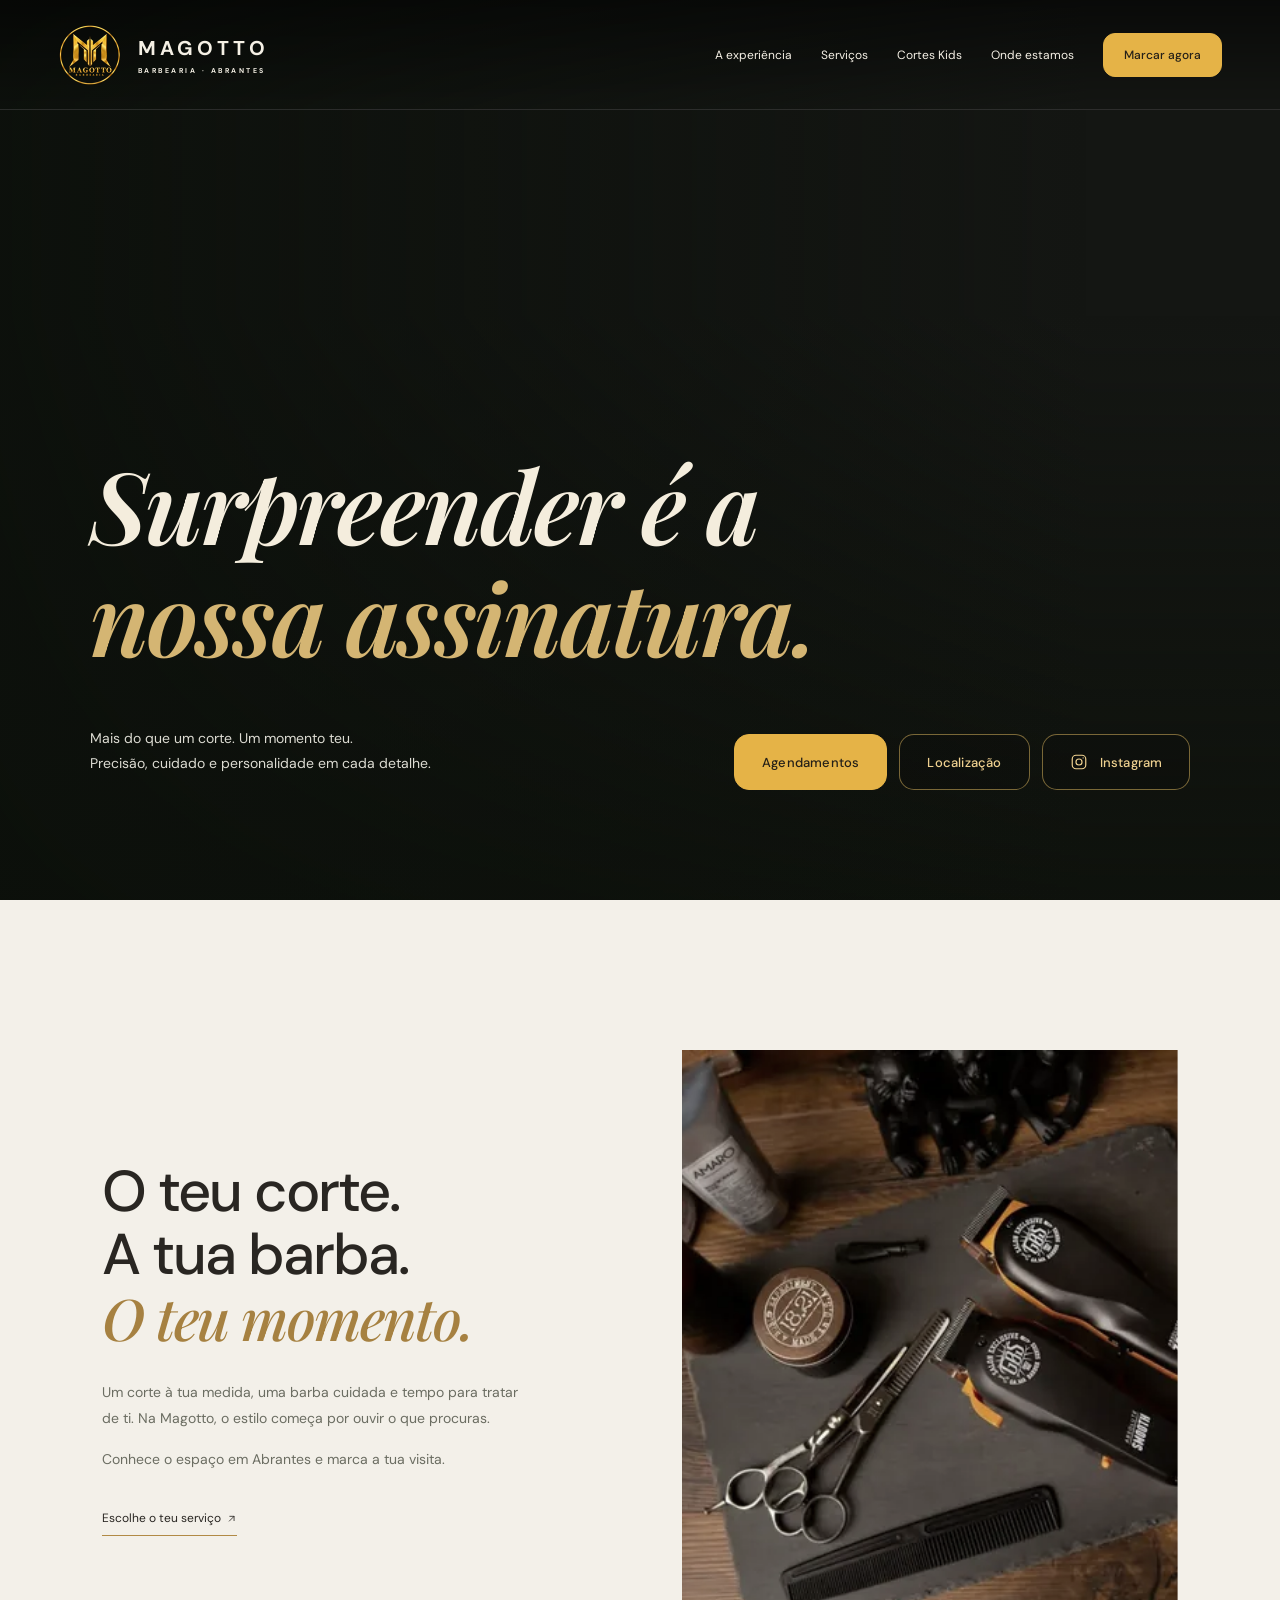
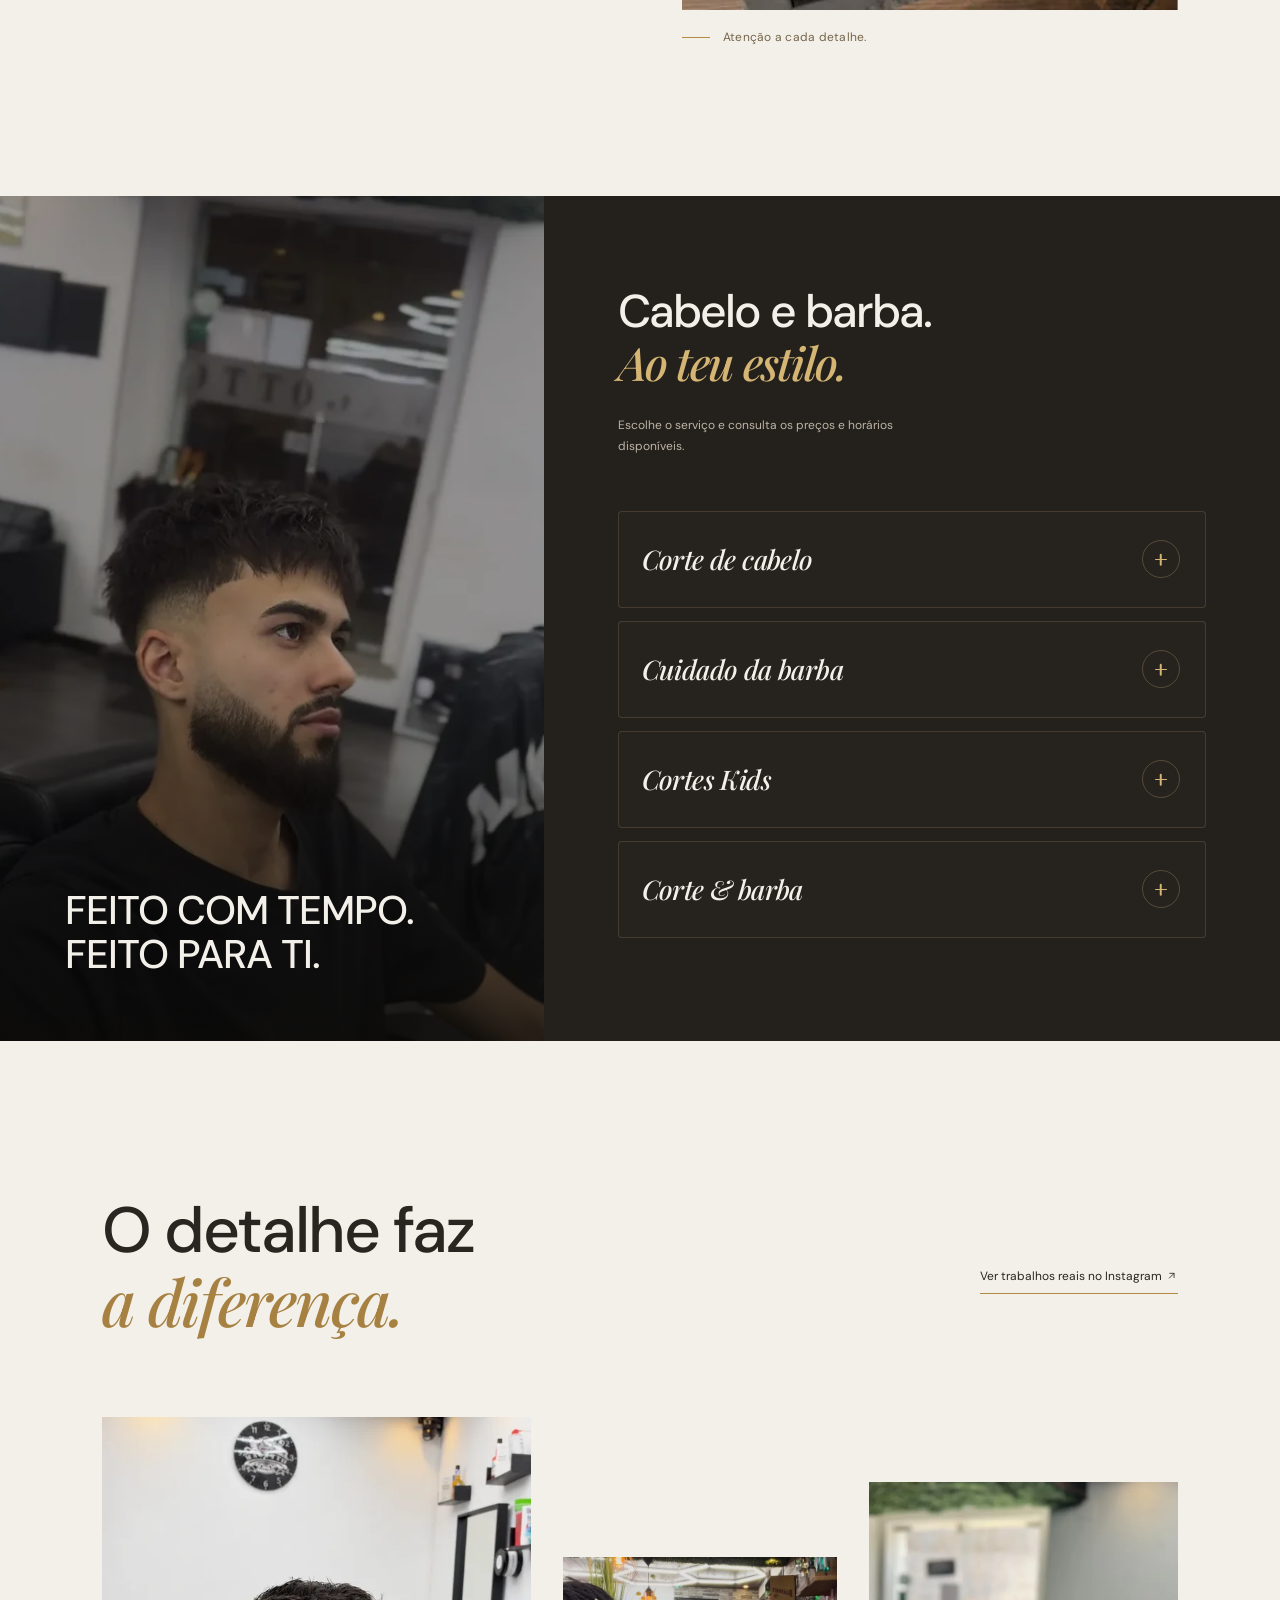
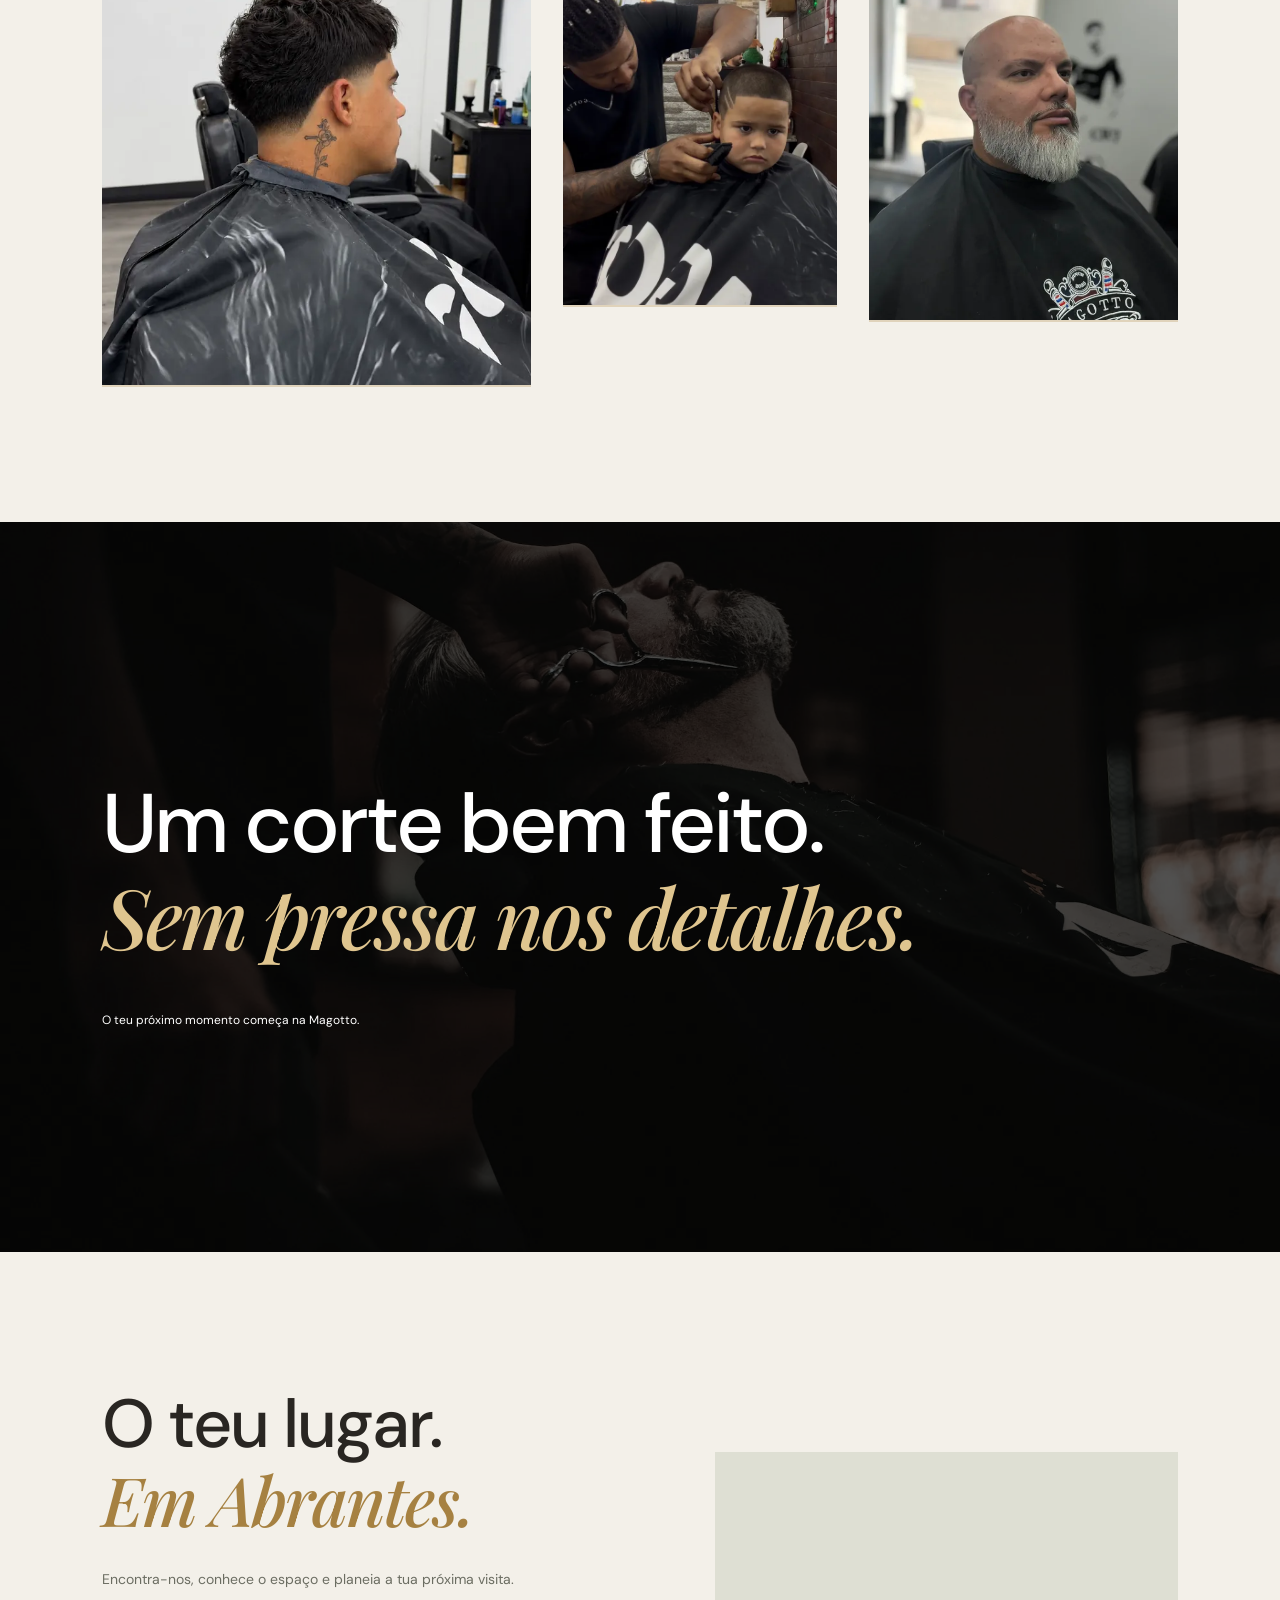
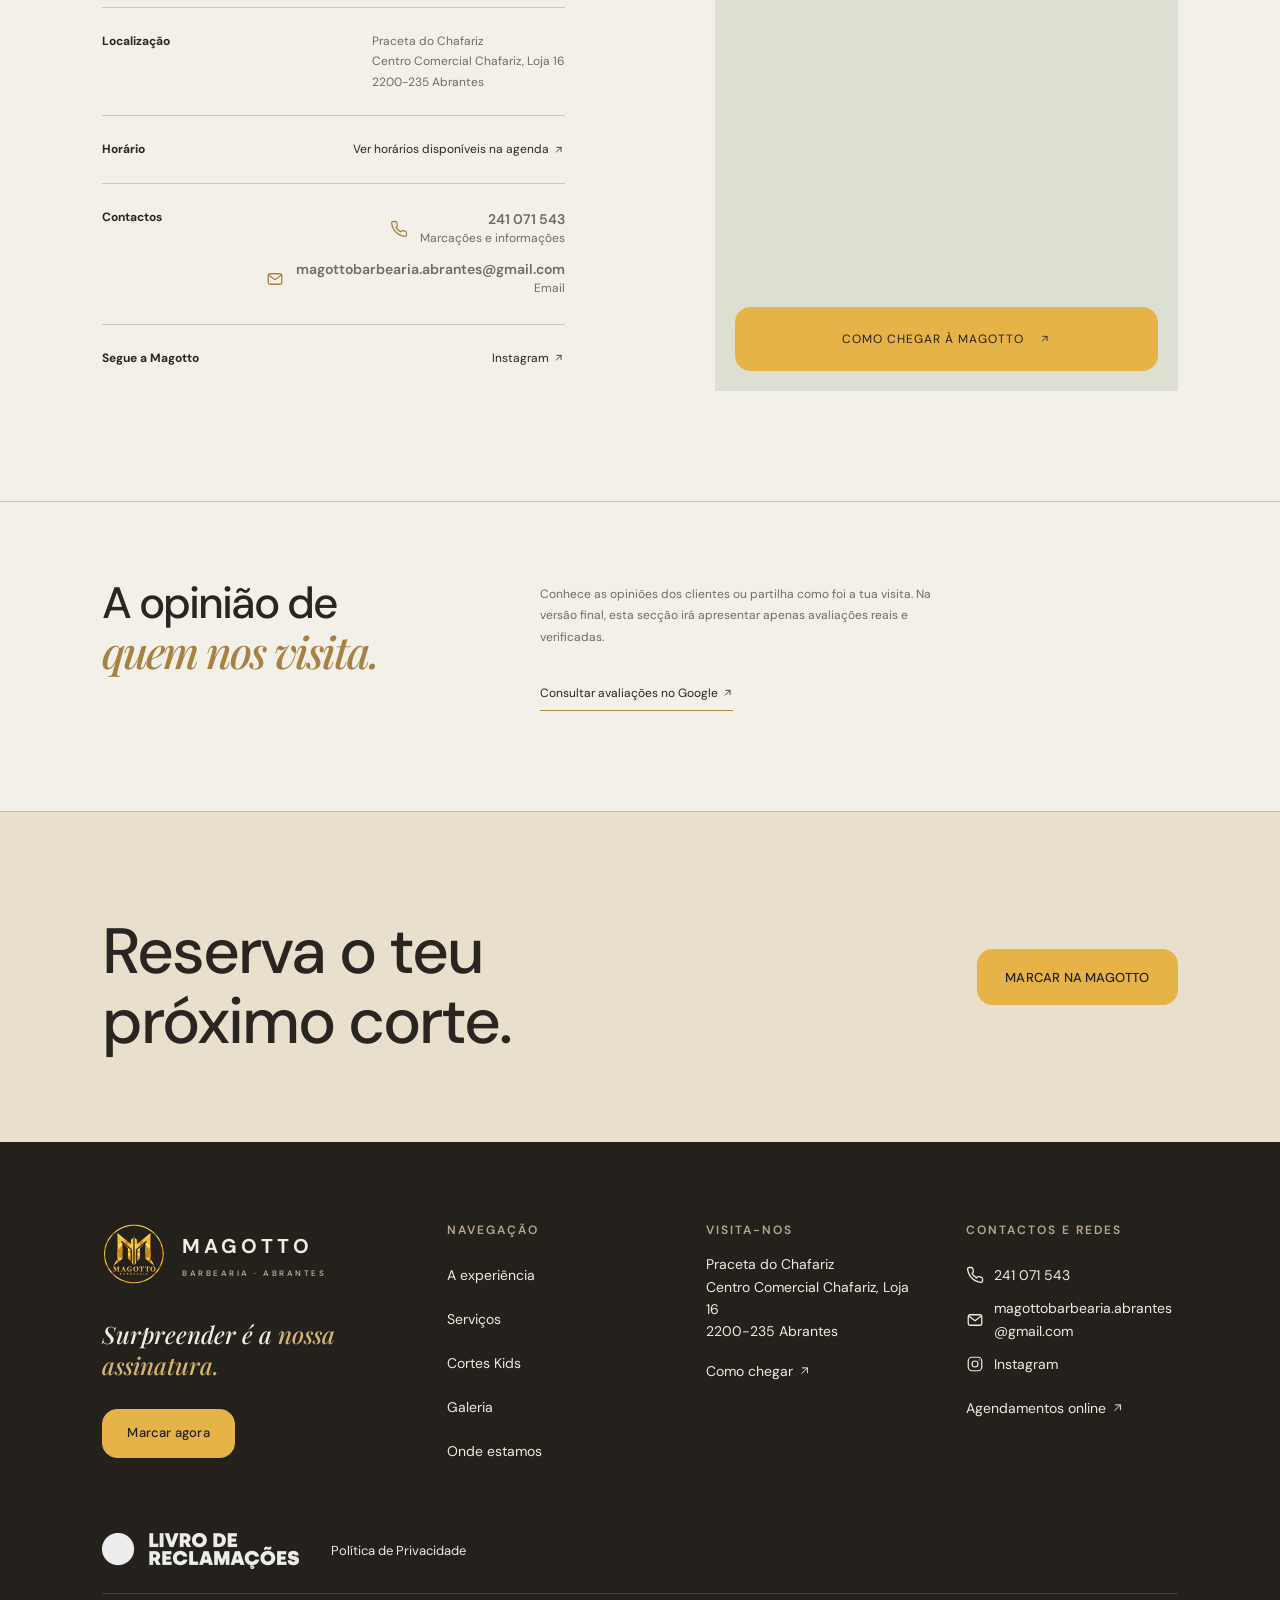
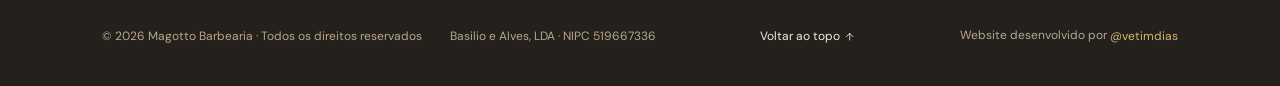
==== commit b06e55c9: "Corrige morada para Loja 16 Co-Authored-By: Claude Opus 5.5 <noreply@anthropic.com>" ====
--- a/index.html
+++ b/index.html
@@ -1,4 +1,4 @@
-<!DOCTYPE html><html lang="pt-PT"><head><meta charset="UTF-8"><meta name="viewport" content="width=device-width, initial-scale=1, viewport-fit=cover"><meta name="theme-color" content="#24211d"><title>MAGOTTO — A arte de cuidar do teu estilo</title><meta name="description" content="Uma nova experiência digital para a Magotto Barbearia, Abrantes."><link rel="icon" href="favicon.ico" sizes="32x32"><link rel="icon" type="image/png" sizes="32x32" href="assets/favicon-32.png"><link rel="apple-touch-icon" sizes="180x180" href="assets/apple-touch-icon.png"><link rel="preload" as="image" media="(max-width:700px) and (orientation:portrait)" imagesrcset="assets/hero-retrato-600.webp 600w, assets/hero-retrato-900.webp 900w" imagesizes="100vw" fetchpriority="high"><link rel="preload" as="image" media="(min-width:701px), (orientation:landscape)" imagesrcset="assets/barbearia-interior-800.webp 800w, assets/barbearia-interior-1200.webp 1200w, assets/barbearia-interior.webp 2000w" imagesizes="100vw" fetchpriority="high"><link rel="preload" href="assets/fonts/dm-sans-normal-latin.woff2" as="font" type="font/woff2" crossorigin><link rel="preload" href="assets/fonts/playfair-display-italic-latin.woff2" as="font" type="font/woff2" crossorigin><script type="application/ld+json">{"@context": "https://schema.org", "@type": "BarberShop", "name": "Magotto Barbearia Abrantes", "legalName": "Basilio e Alves, LDA", "taxID": "519667336", "url": "./", "logo": "assets/magotto-logo-256.webp", "image": ["assets/corte-magotto.webp", "assets/magotto-logo-256.webp"], "telephone": "+351241071543", "email": "magottobarbearia.abrantes@gmail.com", "address": {"@type": "PostalAddress", "streetAddress": "Praceta do Chafariz, Centro Comercial Chafariz, Loja 17", "postalCode": "2200-235", "addressLocality": "Abrantes", "addressCountry": "PT"}, "geo": {"@type": "GeoCoordinates", "latitude": 39.462138, "longitude": -8.200504}, "hasMap": "https://www.google.com/maps/search/?api=1&query=39.462138,-8.200504", "sameAs": ["https://www.instagram.com/magottobarbearia.abrantes/"], "potentialAction": {"@type": "ReserveAction", "target": "https://magottobarbeariaabrantes.tuaagenda.app/"}}</script><link rel="stylesheet" href="css/style.css"><script src="js/main.js" defer></script></head><body>
+<!DOCTYPE html><html lang="pt-PT"><head><meta charset="UTF-8"><meta name="viewport" content="width=device-width, initial-scale=1, viewport-fit=cover"><meta name="theme-color" content="#24211d"><title>MAGOTTO — A arte de cuidar do teu estilo</title><meta name="description" content="Uma nova experiência digital para a Magotto Barbearia, Abrantes."><link rel="icon" href="favicon.ico" sizes="32x32"><link rel="icon" type="image/png" sizes="32x32" href="assets/favicon-32.png"><link rel="apple-touch-icon" sizes="180x180" href="assets/apple-touch-icon.png"><link rel="preload" as="image" media="(max-width:700px) and (orientation:portrait)" imagesrcset="assets/hero-retrato-600.webp 600w, assets/hero-retrato-900.webp 900w" imagesizes="100vw" fetchpriority="high"><link rel="preload" as="image" media="(min-width:701px), (orientation:landscape)" imagesrcset="assets/barbearia-interior-800.webp 800w, assets/barbearia-interior-1200.webp 1200w, assets/barbearia-interior.webp 2000w" imagesizes="100vw" fetchpriority="high"><link rel="preload" href="assets/fonts/dm-sans-normal-latin.woff2" as="font" type="font/woff2" crossorigin><link rel="preload" href="assets/fonts/playfair-display-italic-latin.woff2" as="font" type="font/woff2" crossorigin><script type="application/ld+json">{"@context": "https://schema.org", "@type": "BarberShop", "name": "Magotto Barbearia Abrantes", "legalName": "Basilio e Alves, LDA", "taxID": "519667336", "url": "./", "logo": "assets/magotto-logo-256.webp", "image": ["assets/corte-magotto.webp", "assets/magotto-logo-256.webp"], "telephone": "+351241071543", "email": "magottobarbearia.abrantes@gmail.com", "address": {"@type": "PostalAddress", "streetAddress": "Praceta do Chafariz, Centro Comercial Chafariz, Loja 16", "postalCode": "2200-235", "addressLocality": "Abrantes", "addressCountry": "PT"}, "geo": {"@type": "GeoCoordinates", "latitude": 39.462138, "longitude": -8.200504}, "hasMap": "https://www.google.com/maps/search/?api=1&query=39.462138,-8.200504", "sameAs": ["https://www.instagram.com/magottobarbearia.abrantes/"], "potentialAction": {"@type": "ReserveAction", "target": "https://magottobarbeariaabrantes.tuaagenda.app/"}}</script><link rel="stylesheet" href="css/style.css"><script src="js/main.js" defer></script></head><body>
 <svg width="0" height="0" style="position:absolute" aria-hidden="true" focusable="false"><symbol id="i-arrow-up-right" viewBox="0 0 24 24" fill="none" stroke="currentColor" stroke-width="1.75" stroke-linecap="round" stroke-linejoin="round"><path d="M7 17 17 7M8 7h9v9"/></symbol><symbol id="i-arrow-up" viewBox="0 0 24 24" fill="none" stroke="currentColor" stroke-width="1.75" stroke-linecap="round" stroke-linejoin="round"><path d="M12 19V5M5 12l7-7 7 7"/></symbol><symbol id="i-arrow-left" viewBox="0 0 24 24" fill="none" stroke="currentColor" stroke-width="1.75" stroke-linecap="round" stroke-linejoin="round"><path d="M19 12H5M12 19l-7-7 7-7"/></symbol></svg>
 <a class="skip-link" href="#conteudo">Saltar para o conteúdo</a>
 <header><a class="logo brand" href="#" aria-label="Magotto Barbearia — início"><img width="64" height="64" src="assets/magotto-logo-128.webp" srcset="assets/magotto-logo-128.webp 1x, assets/magotto-logo-256.webp 2x" alt="Magotto Barbearia"><span>MAGOTTO<small>BARBEARIA · ABRANTES</small></span></a><nav aria-label="Principal"><a href="#experiencia">A experiência</a><a href="#servicos">Serviços</a><a href="#cortes-kids" class="kids-nav">Cortes Kids</a><a href="#visita">Onde estamos</a><a class="btn outline" href="https://magottobarbeariaabrantes.tuaagenda.app/" target="_blank" rel="noopener"><span class="button-label">Marcar agora</span></a><button type="button" class="menu-toggle" aria-expanded="false" aria-controls="menu-movel" aria-label="Abrir menu"><span class="menu-icon" aria-hidden="true"></span></button></nav><div class="mobile-menu" id="menu-movel" hidden><div class="mobile-menu-inner"><ul class="mobile-menu-links"><li style="--i:0"><a href="#experiencia">A experiência</a></li><li style="--i:1"><a href="#servicos">Serviços</a></li><li style="--i:2"><a href="#cortes-kids">Cortes Kids</a></li><li style="--i:3"><a href="#galeria">Galeria</a></li><li style="--i:4"><a href="#visita">Onde estamos</a></li></ul><div class="mobile-menu-footer"><a class="btn mobile-menu-cta" href="https://magottobarbeariaabrantes.tuaagenda.app/" target="_blank" rel="noopener"><span class="button-label">Marcar agora</span></a><div class="mobile-menu-contacts"><a href="tel:+351241071543"><svg viewBox="0 0 24 24" width="18" height="18" fill="none" stroke="currentColor" stroke-width="1.7" stroke-linecap="round" stroke-linejoin="round" aria-hidden="true"><path d="M22 16.9v3a2 2 0 0 1-2.2 2 19.8 19.8 0 0 1-8.6-3.1 19.5 19.5 0 0 1-6-6A19.8 19.8 0 0 1 2.1 4.2 2 2 0 0 1 4.1 2h3a2 2 0 0 1 2 1.7c.1 1 .4 1.9.7 2.8a2 2 0 0 1-.5 2.1L8 9.9a16 16 0 0 0 6 6l1.3-1.3a2 2 0 0 1 2.1-.4c.9.3 1.8.6 2.8.7a2 2 0 0 1 1.7 2z"/></svg>Ligar 241 071 543</a><a href="https://www.instagram.com/magottobarbearia.abrantes/" target="_blank" rel="noopener"><svg viewBox="0 0 24 24" width="18" height="18" fill="none" stroke="currentColor" stroke-width="1.6" aria-hidden="true"><rect x="3" y="3" width="18" height="18" rx="5"/><circle cx="12" cy="12" r="4"/><circle cx="17.5" cy="6.5" r=".8" fill="currentColor" stroke="none"/></svg>Instagram</a></div></div></div></div></header>
@@ -8,14 +8,14 @@
 <section class="services" id="servicos"><div class="services-layout"><div class="service-visual"><img width="1131" height="1600" loading="lazy" decoding="async" src="assets/corte-barba-magotto.webp" srcset="assets/corte-barba-magotto-600.webp 600w, assets/corte-barba-magotto-900.webp 900w, assets/corte-barba-magotto.webp 1131w" sizes="(max-width:700px) calc(100vw - 40px), 43vw" alt="Corte com franja texturizada e barba definida na Magotto Barbearia"><span>FEITO COM TEMPO.<br>FEITO PARA TI.</span></div><div class="services-content"><div class="section-top reveal"><div><h2>Cabelo e barba.<br><em>Ao teu estilo.</em></h2></div><p>Escolhe o serviço e consulta os preços e horários disponíveis.</p></div><div class="service"><button type="button" id="servico-corte-btn" aria-expanded="false" aria-controls="servico-corte"><strong>Corte de cabelo</strong><span>ESTILO & PRECISÃO</span><b aria-hidden="true"></b></button><div class="service-detail" id="servico-corte" role="region" aria-labelledby="servico-corte-btn"><div class="service-detail-inner">Um corte pensado para a tua identidade. Consulta os estilos, a disponibilidade e o preço atual junto da Magotto.<br><a class="text-link service-cta" href="https://magottobarbeariaabrantes.tuaagenda.app/" target="_blank" rel="noopener">Consultar e marcar<svg class="icon" aria-hidden="true"><use href="#i-arrow-up-right"/></svg></a></div></div></div><div class="service"><button type="button" id="servico-barba-btn" aria-expanded="false" aria-controls="servico-barba"><strong>Cuidado da barba</strong><span>DEFINIÇÃO & CUIDADO</span><b aria-hidden="true"></b></button><div class="service-detail" id="servico-barba" role="region" aria-labelledby="servico-barba-btn"><div class="service-detail-inner">Forma, definição e atenção ao acabamento. Confirma as opções de barba disponíveis no canal oficial.<br><a class="text-link service-cta" href="https://magottobarbeariaabrantes.tuaagenda.app/" target="_blank" rel="noopener">Consultar e marcar<svg class="icon" aria-hidden="true"><use href="#i-arrow-up-right"/></svg></a></div></div></div><div class="service" id="cortes-kids"><button type="button" id="servico-kids-btn" aria-expanded="false" aria-controls="kids-details"><strong>Cortes Kids</strong><span>CORTE INFANTIL</span><b aria-hidden="true"></b></button><div class="service-detail" id="kids-details" role="region" aria-labelledby="servico-kids-btn"><div class="service-detail-inner">Cortes de cabelo para os mais pequenos, com atenção ao estilo e ao conforto de cada criança. Consulta os preços e os horários disponíveis na nossa página de agendamentos.<br><a class="text-link service-cta" href="https://magottobarbeariaabrantes.tuaagenda.app/" target="_blank" rel="noopener">Agendar corte infantil<svg class="icon" aria-hidden="true"><use href="#i-arrow-up-right"/></svg></a></div></div></div><div class="service"><button type="button" id="servico-corte-barba-btn" aria-expanded="false" aria-controls="servico-corte-barba"><strong>Corte & barba</strong><span>A EXPERIÊNCIA COMPLETA</span><b aria-hidden="true"></b></button><div class="service-detail" id="servico-corte-barba" role="region" aria-labelledby="servico-corte-barba-btn"><div class="service-detail-inner">Uma proposta de cuidado completo para cabelo e barba. Serviços sujeitos à confirmação pela barbearia.<br><a class="text-link service-cta" href="https://magottobarbeariaabrantes.tuaagenda.app/" target="_blank" rel="noopener">Consultar e marcar<svg class="icon" aria-hidden="true"><use href="#i-arrow-up-right"/></svg></a></div></div></div></div></div></section>
 <section class="work" id="galeria"><div class="section-top reveal"><div><h2>O detalhe faz<br><em>a diferença.</em></h2></div><a class="text-link" href="https://www.instagram.com/magottobarbearia.abrantes/" target="_blank" rel="noopener">Ver trabalhos reais no Instagram<svg class="icon" aria-hidden="true"><use href="#i-arrow-up-right"/></svg></a></div><div class="gallery" tabindex="0" role="region" aria-label="Galeria de trabalhos (desliza para ver mais)"><figure class="reveal"><div><img width="941" height="1672" class="magotto-real-cut" loading="lazy" decoding="async" src="assets/corte-magotto.webp" srcset="assets/corte-magotto-600.webp 600w, assets/corte-magotto.webp 941w" sizes="(max-width:700px) 82vw, 36vw" alt="Corte com degradê e cabelo ondulado na Magotto Barbearia"></div></figure><figure class="reveal"><div><img width="1074" height="1600" class="magotto-real-kids" loading="lazy" decoding="async" src="assets/corte-kids-magotto.webp" srcset="assets/corte-kids-magotto-600.webp 600w, assets/corte-kids-magotto-900.webp 900w, assets/corte-kids-magotto.webp 1074w" sizes="(max-width:700px) 82vw, 24vw" alt="Corte infantil com riscos na Magotto Barbearia"></div></figure><figure class="reveal"><div><img width="1200" height="1600" class="magotto-real-beard" loading="lazy" decoding="async" src="assets/barba-magotto.webp" srcset="assets/barba-magotto-600.webp 600w, assets/barba-magotto-900.webp 900w, assets/barba-magotto.webp 1200w" sizes="(max-width:700px) 82vw, 26vw" alt="Barba grisalha aparada e definida na Magotto Barbearia"></div></figure></div><div class="gallery-status"><span class="gallery-dots" aria-hidden="true"><i class="is-active"></i><i></i><i></i></span><p class="gallery-count" aria-live="polite">1 / 3</p></div></section>
 <section class="manifesto"><div class="manifesto-photo"><img width="2000" height="1333" loading="lazy" decoding="async" src="assets/barbearia-interior.webp" srcset="assets/barbearia-interior-800.webp 800w, assets/barbearia-interior-1200.webp 1200w, assets/barbearia-interior.webp 2000w" sizes="100vw" alt=""></div><div class="manifesto-content"><h2 class="reveal">Um corte bem feito.<br><em>Sem pressa nos detalhes.</em></h2><p class="reveal">O teu próximo momento começa na Magotto.</p></div></section>
-<section class="visit" id="visita"><div class="reveal"><h2>O teu lugar.<br><em>Em Abrantes.</em></h2><p class="copy">Encontra-nos, conhece o espaço e planeia a tua próxima visita.</p><div class="info-line"><strong>Localização</strong><span>Praceta do Chafariz<br>Centro Comercial Chafariz, Loja 17<br>2200-235 Abrantes</span></div><div class="info-line"><strong>Horário</strong><a class="info-action info-action-primary" href="https://magottobarbeariaabrantes.tuaagenda.app/" target="_blank" rel="noopener">Ver horários disponíveis na agenda<svg class="icon" aria-hidden="true"><use href="#i-arrow-up-right"/></svg></a></div><div class="info-line"><strong>Contactos</strong><div class="contact-actions"><a class="contact-card" href="tel:+351241071543"><svg viewBox="0 0 24 24" width="18" height="18" fill="none" stroke="currentColor" stroke-width="1.7" stroke-linecap="round" stroke-linejoin="round" aria-hidden="true"><path d="M22 16.9v3a2 2 0 0 1-2.2 2 19.8 19.8 0 0 1-8.6-3.1 19.5 19.5 0 0 1-6-6A19.8 19.8 0 0 1 2.1 4.2 2 2 0 0 1 4.1 2h3a2 2 0 0 1 2 1.7c.1 1 .4 1.9.7 2.8a2 2 0 0 1-.5 2.1L8 9.9a16 16 0 0 0 6 6l1.3-1.3a2 2 0 0 1 2.1-.4c.9.3 1.8.6 2.8.7a2 2 0 0 1 1.7 2z"/></svg><span><span class="contact-value">241 071 543</span><span class="contact-hint">Marcações e informações</span></span></a><a class="contact-card" href="mailto:magottobarbearia.abrantes@gmail.com"><svg viewBox="0 0 24 24" width="18" height="18" fill="none" stroke="currentColor" stroke-width="1.7" stroke-linecap="round" stroke-linejoin="round" aria-hidden="true"><rect x="3" y="5" width="18" height="14" rx="2.5"/><path d="m4 7 8 6 8-6"/></svg><span><span class="contact-value contact-mail">magottobarbearia.abrantes<wbr>@gmail.com</span><span class="contact-hint">Email</span></span></a></div></div><div class="info-line"><strong>Segue a Magotto</strong><a class="info-action" href="https://www.instagram.com/magottobarbearia.abrantes/" target="_blank" rel="noopener">Instagram<svg class="icon" aria-hidden="true"><use href="#i-arrow-up-right"/></svg></a></div></div><div class="map reveal"><iframe src="https://maps.google.com/maps?q=39.462138,-8.200504&amp;z=18&amp;output=embed" title="Localização da Magotto Barbearia — Centro Comercial Chafariz, Loja 17, Abrantes" loading="lazy" referrerpolicy="no-referrer-when-downgrade" allowfullscreen></iframe><a class="map-tag location-action" href="https://www.google.com/maps/dir/?api=1&amp;destination=39.462138%2C-8.200504" target="_blank" rel="noopener"><span>COMO CHEGAR À MAGOTTO</span><svg class="icon" aria-hidden="true"><use href="#i-arrow-up-right"/></svg></a></div></section>
+<section class="visit" id="visita"><div class="reveal"><h2>O teu lugar.<br><em>Em Abrantes.</em></h2><p class="copy">Encontra-nos, conhece o espaço e planeia a tua próxima visita.</p><div class="info-line"><strong>Localização</strong><span>Praceta do Chafariz<br>Centro Comercial Chafariz, Loja 16<br>2200-235 Abrantes</span></div><div class="info-line"><strong>Horário</strong><a class="info-action info-action-primary" href="https://magottobarbeariaabrantes.tuaagenda.app/" target="_blank" rel="noopener">Ver horários disponíveis na agenda<svg class="icon" aria-hidden="true"><use href="#i-arrow-up-right"/></svg></a></div><div class="info-line"><strong>Contactos</strong><div class="contact-actions"><a class="contact-card" href="tel:+351241071543"><svg viewBox="0 0 24 24" width="18" height="18" fill="none" stroke="currentColor" stroke-width="1.7" stroke-linecap="round" stroke-linejoin="round" aria-hidden="true"><path d="M22 16.9v3a2 2 0 0 1-2.2 2 19.8 19.8 0 0 1-8.6-3.1 19.5 19.5 0 0 1-6-6A19.8 19.8 0 0 1 2.1 4.2 2 2 0 0 1 4.1 2h3a2 2 0 0 1 2 1.7c.1 1 .4 1.9.7 2.8a2 2 0 0 1-.5 2.1L8 9.9a16 16 0 0 0 6 6l1.3-1.3a2 2 0 0 1 2.1-.4c.9.3 1.8.6 2.8.7a2 2 0 0 1 1.7 2z"/></svg><span><span class="contact-value">241 071 543</span><span class="contact-hint">Marcações e informações</span></span></a><a class="contact-card" href="mailto:magottobarbearia.abrantes@gmail.com"><svg viewBox="0 0 24 24" width="18" height="18" fill="none" stroke="currentColor" stroke-width="1.7" stroke-linecap="round" stroke-linejoin="round" aria-hidden="true"><rect x="3" y="5" width="18" height="14" rx="2.5"/><path d="m4 7 8 6 8-6"/></svg><span><span class="contact-value contact-mail">magottobarbearia.abrantes<wbr>@gmail.com</span><span class="contact-hint">Email</span></span></a></div></div><div class="info-line"><strong>Segue a Magotto</strong><a class="info-action" href="https://www.instagram.com/magottobarbearia.abrantes/" target="_blank" rel="noopener">Instagram<svg class="icon" aria-hidden="true"><use href="#i-arrow-up-right"/></svg></a></div></div><div class="map reveal"><iframe src="https://maps.google.com/maps?q=39.462138,-8.200504&amp;z=18&amp;output=embed" title="Localização da Magotto Barbearia — Centro Comercial Chafariz, Loja 16, Abrantes" loading="lazy" referrerpolicy="no-referrer-when-downgrade" allowfullscreen></iframe><a class="map-tag location-action" href="https://www.google.com/maps/dir/?api=1&amp;destination=39.462138%2C-8.200504" target="_blank" rel="noopener"><span>COMO CHEGAR À MAGOTTO</span><svg class="icon" aria-hidden="true"><use href="#i-arrow-up-right"/></svg></a></div></section>
 <section class="reviews"><div class="reveal"><h2>A opinião de<br><em>quem nos visita.</em></h2></div><div class="reveal"><p>Conhece as opiniões dos clientes ou partilha como foi a tua visita. Na versão final, esta secção irá apresentar apenas avaliações reais e verificadas.</p><a class="text-link" href="https://www.google.com/maps/search/Magotto+Barbearia+Abrantes" target="_blank" rel="noopener">Consultar avaliações no Google<svg class="icon" aria-hidden="true"><use href="#i-arrow-up-right"/></svg></a></div></section>
 <div class="cta"><div><h2>Reserva o teu<br>próximo corte.</h2></div><a class="btn" href="https://magottobarbeariaabrantes.tuaagenda.app/" target="_blank" rel="noopener"><span class="button-label">MARCAR NA MAGOTTO</span></a></div></main>
 <footer class="site-footer">
 <div class="footer-grid">
 <div class="footer-col footer-col-brand"><a class="footer-brand" href="#" aria-label="Magotto Barbearia — voltar ao início"><img width="64" height="64" src="assets/magotto-logo-128.webp" srcset="assets/magotto-logo-128.webp 1x, assets/magotto-logo-256.webp 2x" alt="" loading="lazy" decoding="async"><span>MAGOTTO<small>BARBEARIA · ABRANTES</small></span></a><p class="footer-slogan">Surpreender é a <em>nossa assinatura.</em></p><a class="btn footer-cta" href="https://magottobarbeariaabrantes.tuaagenda.app/" target="_blank" rel="noopener"><span class="button-label">Marcar agora</span></a></div>
 <nav class="footer-col" aria-label="Rodapé"><h2 class="footer-title">Navegação</h2><ul class="footer-links"><li><a href="#experiencia">A experiência</a></li><li><a href="#servicos">Serviços</a></li><li><a href="#cortes-kids">Cortes Kids</a></li><li><a href="#galeria">Galeria</a></li><li><a href="#visita">Onde estamos</a></li></ul></nav>
-<div class="footer-col"><h2 class="footer-title">Visita-nos</h2><address><p>Praceta do Chafariz<br>Centro Comercial Chafariz, Loja 17<br>2200-235 Abrantes</p><ul class="footer-links"><li><a href="https://www.google.com/maps/dir/?api=1&amp;destination=39.462138,-8.200504" target="_blank" rel="noopener">Como chegar<svg class="icon" aria-hidden="true"><use href="#i-arrow-up-right"/></svg></a></li></ul></address></div>
+<div class="footer-col"><h2 class="footer-title">Visita-nos</h2><address><p>Praceta do Chafariz<br>Centro Comercial Chafariz, Loja 16<br>2200-235 Abrantes</p><ul class="footer-links"><li><a href="https://www.google.com/maps/dir/?api=1&amp;destination=39.462138,-8.200504" target="_blank" rel="noopener">Como chegar<svg class="icon" aria-hidden="true"><use href="#i-arrow-up-right"/></svg></a></li></ul></address></div>
 <div class="footer-col"><h2 class="footer-title">Contactos e redes</h2><ul class="footer-links"><li><a href="tel:+351241071543"><svg viewBox="0 0 24 24" width="18" height="18" fill="none" stroke="currentColor" stroke-width="1.7" stroke-linecap="round" stroke-linejoin="round" aria-hidden="true"><path d="M22 16.9v3a2 2 0 0 1-2.2 2 19.8 19.8 0 0 1-8.6-3.1 19.5 19.5 0 0 1-6-6A19.8 19.8 0 0 1 2.1 4.2 2 2 0 0 1 4.1 2h3a2 2 0 0 1 2 1.7c.1 1 .4 1.9.7 2.8a2 2 0 0 1-.5 2.1L8 9.9a16 16 0 0 0 6 6l1.3-1.3a2 2 0 0 1 2.1-.4c.9.3 1.8.6 2.8.7a2 2 0 0 1 1.7 2z"/></svg>241 071 543</a></li><li><a href="mailto:magottobarbearia.abrantes@gmail.com" class="footer-mail"><svg viewBox="0 0 24 24" width="18" height="18" fill="none" stroke="currentColor" stroke-width="1.7" stroke-linecap="round" stroke-linejoin="round" aria-hidden="true"><rect x="3" y="5" width="18" height="14" rx="2.5"/><path d="m4 7 8 6 8-6"/></svg><span>magottobarbearia.abrantes<wbr>@gmail.com</span></a></li><li><a href="https://www.instagram.com/magottobarbearia.abrantes/" target="_blank" rel="noopener"><svg viewBox="0 0 24 24" width="18" height="18" fill="none" stroke="currentColor" stroke-width="1.6" aria-hidden="true"><rect x="3" y="3" width="18" height="18" rx="5"/><circle cx="12" cy="12" r="4"/><circle cx="17.5" cy="6.5" r=".8" fill="currentColor" stroke="none"/></svg>Instagram</a></li><li><a href="https://magottobarbeariaabrantes.tuaagenda.app/" target="_blank" rel="noopener">Agendamentos online<svg class="icon" aria-hidden="true"><use href="#i-arrow-up-right"/></svg></a></li></ul></div>
 </div>
 <div class="footer-legal"><a class="lre-link" href="https://www.livroreclamacoes.pt/" target="_blank" rel="noopener"><img width="197" height="36" src="assets/livro-reclamacoes.png" alt="Livro de Reclamações Eletrónico" loading="lazy" decoding="async"></a><a class="legal-text" href="privacidade.html">Política de Privacidade</a></div><div class="footer-bottom"><p>©&#xFE0E; <span id="footer-year">2026</span> Magotto Barbearia · Todos os direitos reservados</p><p class="footer-legal-id">Basilio e Alves, LDA · NIPC 519667336</p><a class="footer-top-link" href="#">Voltar ao topo<svg class="icon" aria-hidden="true"><use href="#i-arrow-up"/></svg></a><p class="footer-credit">Website desenvolvido por <a href="https://www.instagram.com/vetimdias/" target="_blank" rel="noopener">@vetimdias</a></p></div>
